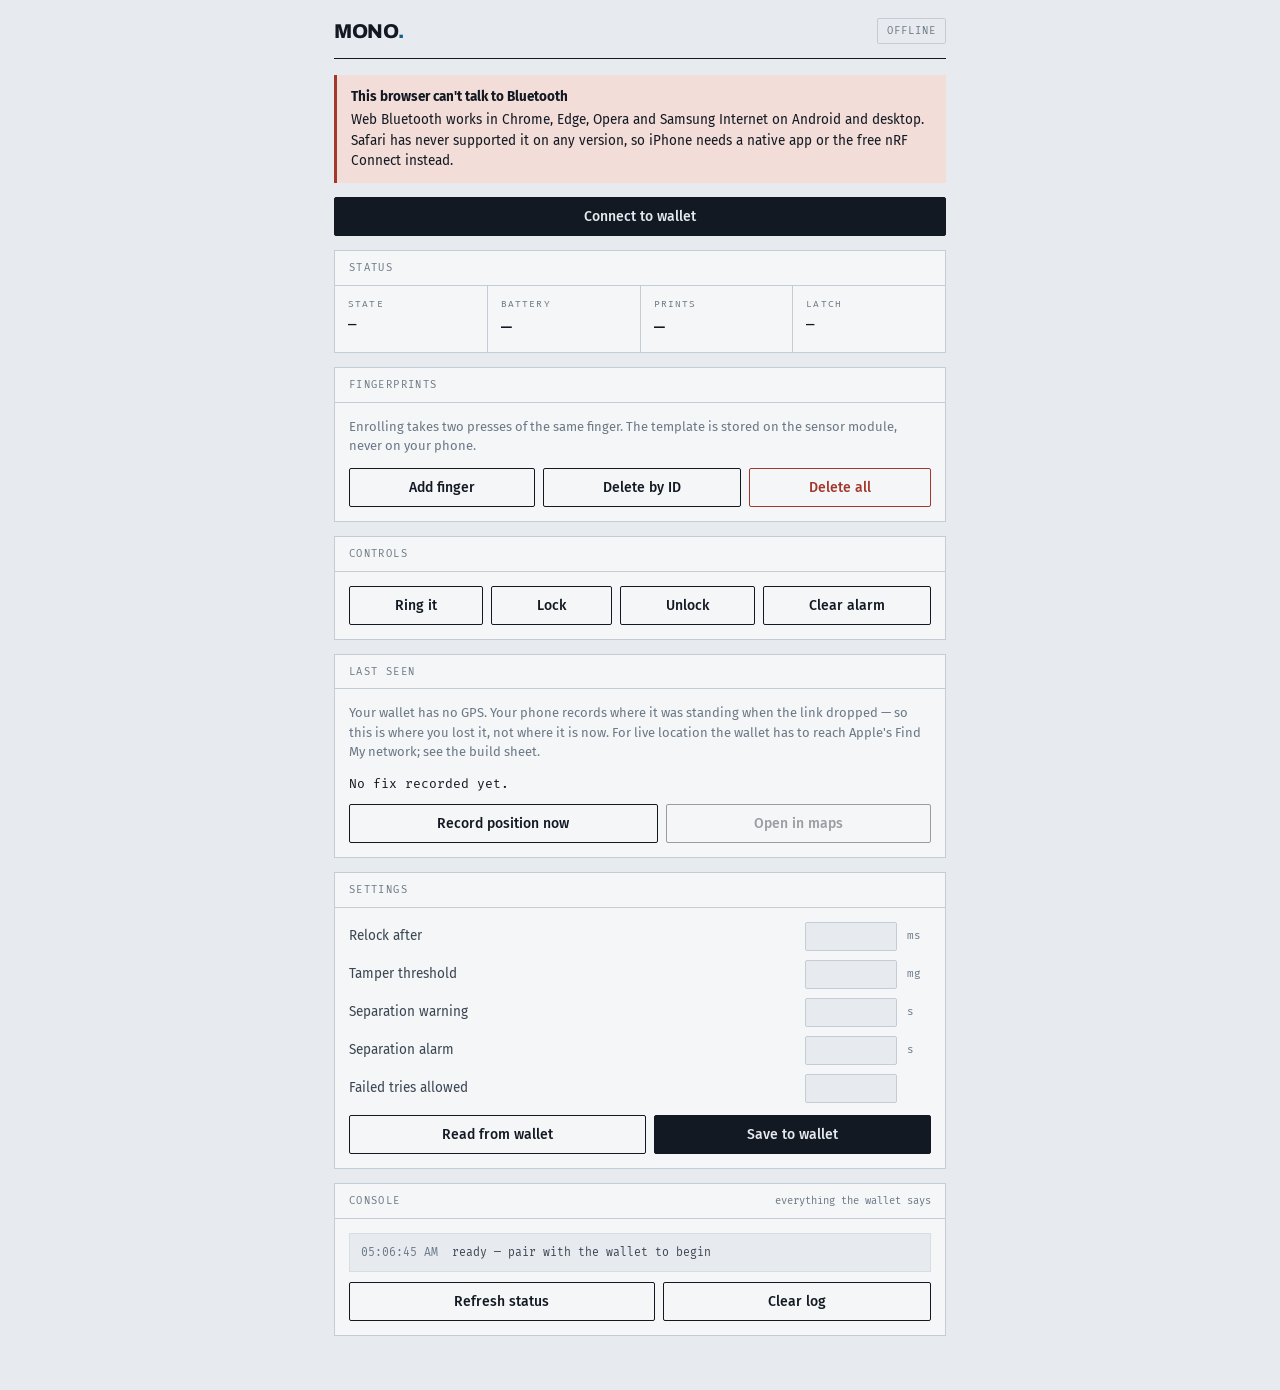
==== mono_app/index.html @ 4a0ca3fc "Baseline: firmware v2, companion app, parametric CAD" ====
<!doctype html>
<html lang="en">
<head>
<meta charset="utf-8">
<meta name="viewport" content="width=device-width,initial-scale=1,viewport-fit=cover">
<meta name="theme-color" content="#0E1216">
<title>MONO Companion</title>
<link rel="manifest" href='data:application/manifest+json,{"name":"MONO Companion","short_name":"MONO","display":"standalone","background_color":"%230E1216","theme_color":"%230E1216","icons":[]}'>
<link rel="preconnect" href="https://fonts.googleapis.com">
<link rel="preconnect" href="https://fonts.gstatic.com" crossorigin>
<link rel="stylesheet" href="https://fonts.googleapis.com/css2?family=Archivo:wght@600;700;800&family=Fira+Sans:wght@400;500;600&family=Fira+Mono:wght@400;500;700&display=swap">
<style>
:root{
  --paper:#E7EBEF;--surface:#F4F6F8;--surface-2:#DDE3E8;
  --ink:#131922;--ink-2:#3B4652;--muted:#6B7885;
  --rule:#C4CDD5;--rule-soft:#D6DDE3;
  --accent:#15618C;--accent-soft:#DCE9F1;
  --crit:#A3372B;--crit-soft:#F2DDD9;
  --warn:#8A6318;--warn-soft:#F0E6D2;
  --good:#2A6B50;--good-soft:#D9E9E1;
}
@media(prefers-color-scheme:dark){:root:not([data-theme="light"]){
  --paper:#0E1216;--surface:#161B21;--surface-2:#1E252C;
  --ink:#E2E8ED;--ink-2:#B4BEC8;--muted:#828F9C;
  --rule:#28313A;--rule-soft:#1F262D;
  --accent:#57A8DA;--accent-soft:#14293A;
  --crit:#E08272;--crit-soft:#33201C;
  --warn:#D8AB55;--warn-soft:#2E2517;
  --good:#67C39A;--good-soft:#162C23;
}}
:root[data-theme="dark"]{
  --paper:#0E1216;--surface:#161B21;--surface-2:#1E252C;
  --ink:#E2E8ED;--ink-2:#B4BEC8;--muted:#828F9C;
  --rule:#28313A;--rule-soft:#1F262D;
  --accent:#57A8DA;--accent-soft:#14293A;
  --crit:#E08272;--crit-soft:#33201C;
  --warn:#D8AB55;--warn-soft:#2E2517;
  --good:#67C39A;--good-soft:#162C23;
}
*{box-sizing:border-box}
html,body{margin:0}
body{
  background:var(--paper);color:var(--ink);
  font-family:"Fira Sans",system-ui,sans-serif;font-size:15px;line-height:1.5;
  -webkit-font-smoothing:antialiased;padding-bottom:env(safe-area-inset-bottom);
}
.wrap{max-width:640px;margin:0 auto;padding:0 14px 40px}

header{
  display:flex;align-items:center;gap:10px;padding:16px 0 12px;
  border-bottom:1.5px solid var(--ink);margin-bottom:16px;
  position:sticky;top:0;background:var(--paper);z-index:10;
}
.brand{font-family:"Archivo",sans-serif;font-weight:800;font-size:20px;letter-spacing:-.02em}
.brand span{color:var(--accent)}
.state-pill{
  margin-left:auto;font-family:"Fira Mono",monospace;font-size:10.5px;
  letter-spacing:.1em;text-transform:uppercase;padding:4px 9px;border-radius:2px;
  border:1px solid var(--rule);color:var(--muted);white-space:nowrap;
}
.state-pill.on{background:var(--good-soft);border-color:var(--good);color:var(--good)}
.state-pill.busy{background:var(--warn-soft);border-color:var(--warn);color:var(--warn)}
.state-pill.err{background:var(--crit-soft);border-color:var(--crit);color:var(--crit)}

.card{border:1px solid var(--rule);background:var(--surface);margin-bottom:14px}
.card-h{
  display:flex;align-items:center;gap:8px;padding:9px 14px;
  border-bottom:1px solid var(--rule);
  font-family:"Fira Mono",monospace;font-size:10.5px;letter-spacing:.13em;
  text-transform:uppercase;color:var(--muted);
}
.card-b{padding:14px}
.card-b>:last-child{margin-bottom:0}

.tiles{display:grid;grid-template-columns:repeat(auto-fit,minmax(96px,1fr));gap:1px;background:var(--rule)}
.tile{background:var(--surface);padding:11px 13px}
.tile-k{font-family:"Fira Mono",monospace;font-size:9.5px;letter-spacing:.12em;text-transform:uppercase;color:var(--muted)}
.tile-v{font-family:"Fira Mono",monospace;font-size:18px;font-weight:500;margin-top:3px;font-variant-numeric:tabular-nums}
.tile-v.sm{font-size:14px}
.tile-v.good{color:var(--good)}.tile-v.warn{color:var(--warn)}.tile-v.crit{color:var(--crit)}

button{
  font-family:"Fira Sans",sans-serif;font-size:14px;font-weight:500;
  padding:10px 14px;border:1px solid var(--ink);background:var(--surface);
  color:var(--ink);cursor:pointer;border-radius:2px;
}
button:hover:not(:disabled){background:var(--surface-2)}
button:disabled{opacity:.4;cursor:not-allowed}
button:focus-visible{outline:2px solid var(--accent);outline-offset:2px}
button.primary{background:var(--ink);color:var(--paper);border-color:var(--ink)}
button.primary:hover:not(:disabled){opacity:.86;background:var(--ink)}
button.danger{border-color:var(--crit);color:var(--crit)}
button.wide{width:100%}
.btns{display:flex;flex-wrap:wrap;gap:8px}
.btns button{flex:1 1 auto;min-width:88px}

.hint{font-size:13px;color:var(--muted);margin:0 0 12px}
.enroll-step{
  font-family:"Fira Mono",monospace;font-size:13px;padding:10px 12px;
  background:var(--accent-soft);border-left:3px solid var(--accent);margin-bottom:10px;
}
.enroll-step.done{background:var(--good-soft);border-left-color:var(--good)}
.enroll-step.fail{background:var(--crit-soft);border-left-color:var(--crit)}

.row{display:flex;align-items:center;gap:10px;margin-bottom:9px}
.row label{flex:1;font-size:13.5px;color:var(--ink-2)}
.row input{
  width:92px;font-family:"Fira Mono",monospace;font-size:13px;padding:6px 8px;
  border:1px solid var(--rule);background:var(--paper);color:var(--ink);border-radius:2px;
  text-align:right;font-variant-numeric:tabular-nums;
}
.row input:focus-visible{outline:2px solid var(--accent);outline-offset:1px}
.row .unit{font-family:"Fira Mono",monospace;font-size:11px;color:var(--muted);width:24px}

#log{
  font-family:"Fira Mono",monospace;font-size:11.5px;line-height:1.65;
  max-height:220px;overflow-y:auto;background:var(--paper);
  border:1px solid var(--rule-soft);padding:9px 11px;white-space:pre-wrap;word-break:break-word;
}
#log .t{color:var(--muted)}
#log .rx{color:var(--ink-2)}
#log .tx{color:var(--accent)}
#log .ev{color:var(--warn)}
#log .er{color:var(--crit)}

.banner{padding:12px 14px;border-left:3px solid var(--crit);background:var(--crit-soft);margin-bottom:14px;font-size:13.5px}
.banner.info{border-left-color:var(--accent);background:var(--accent-soft)}
.banner strong{display:block;margin-bottom:3px}
.banner code{font-family:"Fira Mono",monospace;font-size:12px}
a{color:var(--accent)}
.fix{font-family:"Fira Mono",monospace;font-size:13px;font-variant-numeric:tabular-nums}
.muted{color:var(--muted)}
@media(prefers-reduced-motion:reduce){*{animation:none!important;transition:none!important}}
</style>
</head>
<body>
<div class="wrap">

<header>
  <div class="brand">MONO<span>.</span></div>
  <div class="state-pill" id="pill">Offline</div>
</header>

<div class="banner" id="unsupported" hidden>
  <strong>This browser can't talk to Bluetooth</strong>
  Web Bluetooth works in Chrome, Edge, Opera and Samsung Internet on Android
  and desktop. Safari has never supported it on any version, so iPhone needs
  a native app or the free nRF Connect instead.
</div>

<div class="banner info" id="insecure" hidden>
  <strong>Needs HTTPS</strong>
  Web Bluetooth only runs on a secure origin. Host this file on GitHub Pages
  (free, gives you HTTPS) or open it from <code>localhost</code>.
</div>

<button class="primary wide" id="connect" style="margin-bottom:14px">Connect to wallet</button>

<div class="card">
  <div class="card-h">Status</div>
  <div class="tiles">
    <div class="tile"><div class="tile-k">State</div><div class="tile-v sm" id="t-state">&mdash;</div></div>
    <div class="tile"><div class="tile-k">Battery</div><div class="tile-v" id="t-batt">&mdash;</div></div>
    <div class="tile"><div class="tile-k">Prints</div><div class="tile-v" id="t-prints">&mdash;</div></div>
    <div class="tile"><div class="tile-k">Latch</div><div class="tile-v sm" id="t-latch">&mdash;</div></div>
  </div>
</div>

<div class="card">
  <div class="card-h">Fingerprints</div>
  <div class="card-b">
    <div class="enroll-step" id="enroll-step" hidden></div>
    <p class="hint">Enrolling takes two presses of the same finger. The template is stored on the sensor module, never on your phone.</p>
    <div class="btns">
      <button id="b-enroll">Add finger</button>
      <button id="b-cancel" hidden>Cancel</button>
      <button id="b-delete">Delete by ID</button>
      <button class="danger" id="b-deleteall">Delete all</button>
    </div>
  </div>
</div>

<div class="card">
  <div class="card-h">Controls</div>
  <div class="card-b">
    <div class="btns">
      <button id="b-ring">Ring it</button>
      <button id="b-lock">Lock</button>
      <button id="b-unlock">Unlock</button>
      <button id="b-clear">Clear alarm</button>
    </div>
  </div>
</div>

<div class="card">
  <div class="card-h">Last seen</div>
  <div class="card-b">
    <p class="hint">Your wallet has no GPS. Your phone records where it was standing when the link dropped &mdash; so this is where you lost it, not where it is now. For live location the wallet has to reach Apple's Find My network; see the build sheet.</p>
    <div class="fix" id="lastfix">No fix recorded yet.</div>
    <div class="btns" style="margin-top:11px">
      <button id="b-fix">Record position now</button>
      <button id="b-map" disabled>Open in maps</button>
    </div>
  </div>
</div>

<div class="card">
  <div class="card-h">Settings</div>
  <div class="card-b">
    <div class="row"><label for="s-relock">Relock after</label>
      <input id="s-relock" type="number" min="1000" max="60000" step="500"><span class="unit">ms</span></div>
    <div class="row"><label for="s-tamper">Tamper threshold</label>
      <input id="s-tamper" type="number" min="500" max="8000" step="100"><span class="unit">mg</span></div>
    <div class="row"><label for="s-sepwarn">Separation warning</label>
      <input id="s-sepwarn" type="number" min="5" max="3600" step="5"><span class="unit">s</span></div>
    <div class="row"><label for="s-sepalert">Separation alarm</label>
      <input id="s-sepalert" type="number" min="10" max="7200" step="5"><span class="unit">s</span></div>
    <div class="row"><label for="s-maxfails">Failed tries allowed</label>
      <input id="s-maxfails" type="number" min="1" max="20" step="1"><span class="unit"></span></div>
    <div class="btns" style="margin-top:12px">
      <button id="b-read">Read from wallet</button>
      <button class="primary" id="b-save">Save to wallet</button>
    </div>
  </div>
</div>

<div class="card">
  <div class="card-h">Console <span style="margin-left:auto;text-transform:none;letter-spacing:0" class="muted">everything the wallet says</span></div>
  <div class="card-b">
    <div id="log"></div>
    <div class="btns" style="margin-top:10px">
      <button id="b-status">Refresh status</button>
      <button id="b-clearlog">Clear log</button>
    </div>
  </div>
</div>

</div>

<script>
"use strict";
// Nordic UART Service - what the firmware's BLEUart exposes.
const NUS  = "6e400001-b5a3-f393-e0a9-e50e24dcca9e";
const RX   = "6e400002-b5a3-f393-e0a9-e50e24dcca9e"; // phone -> wallet
const TX   = "6e400003-b5a3-f393-e0a9-e50e24dcca9e"; // wallet -> phone

const STATE_NAMES = ["Asleep","Scanning","Unlocked","Rejected","Locked out","LOCKDOWN"];

let device=null, rxChar=null, rxBuf="";
const $ = id => document.getElementById(id);

/* Storage is wrapped because it throws in some embedded/preview contexts and
   comes back empty in private windows. The app must work either way. */
const mem = {};
const store = {
  get(k){ try { return localStorage.getItem(k); } catch(e){ return mem[k] ?? null; } },
  set(k,v){ try { localStorage.setItem(k,v); } catch(e){ mem[k]=v; } }
};

// ------------------------------------------------------------------ log --
function log(msg, cls){
  const el = $("log");
  const t = new Date().toLocaleTimeString([], {hour:"2-digit",minute:"2-digit",second:"2-digit"});
  const line = document.createElement("div");
  const ts = document.createElement("span"); ts.className="t"; ts.textContent = t+"  ";
  const bd = document.createElement("span"); bd.className=cls||"rx"; bd.textContent = msg;
  line.append(ts,bd); el.append(line);
  while (el.childElementCount > 300) el.firstChild.remove();
  el.scrollTop = el.scrollHeight;
}

function pill(text, cls){ const p=$("pill"); p.textContent=text; p.className="state-pill"+(cls?" "+cls:""); }

// ------------------------------------------------------------ transport --
async function connect(){
  if (!navigator.bluetooth){ $("unsupported").hidden=false; return; }
  try{
    pill("Pairing…","busy");
    device = await navigator.bluetooth.requestDevice({
      filters:[{namePrefix:"MONO"}], optionalServices:[NUS]
    });
    device.addEventListener("gattserverdisconnected", onDisconnected);
    const server = await device.gatt.connect();
    const svc    = await server.getPrimaryService(NUS);
    rxChar       = await svc.getCharacteristic(RX);
    const txChar = await svc.getCharacteristic(TX);
    await txChar.startNotifications();
    txChar.addEventListener("characteristicvaluechanged", onNotify);

    pill("Connected","on");
    $("connect").textContent = "Disconnect";
    log("connected to "+(device.name||"MONO"), "ev");
    recordFix(true);
    send("STATUS"); send("GET");
  }catch(err){
    pill("Offline");
    log("connect failed: "+err.message, "er");
  }
}

function onDisconnected(){
  pill("Offline");
  $("connect").textContent = "Connect to wallet";
  rxChar = null;
  log("link lost", "er");
  // The moment the link drops is the only moment we can honestly claim to
  // know where the wallet was, so grab a fix right now.
  recordFix(false);
}

function disconnect(){ if (device && device.gatt.connected) device.gatt.disconnect(); }

function onNotify(e){
  rxBuf += new TextDecoder().decode(e.target.value);
  let i;
  while ((i = rxBuf.indexOf("\n")) >= 0){
    const line = rxBuf.slice(0,i).trim();
    rxBuf = rxBuf.slice(i+1);
    if (line) handleLine(line);
  }
}

async function send(cmd){
  if (!rxChar){ log("not connected", "er"); return; }
  log("> "+cmd, "tx");
  await rxChar.writeValue(new TextEncoder().encode(cmd+"\n"));
}

// -------------------------------------------------------------- parsing --
function kv(line){
  const o = {};
  line.split(/\s+/).slice(1).forEach(p => { const [k,v]=p.split("="); if(k&&v!==undefined) o[k]=v; });
  return o;
}

function handleLine(line){
  const head = line.split(" ")[0];
  log(line, head==="EVT" ? "ev" : (head==="ERR" ? "er" : "rx"));

  if (head === "STATUS"){
    const s = kv(line);
    const st = parseInt(s.state,10);
    $("t-state").textContent = STATE_NAMES[st] ?? s.state;
    $("t-prints").textContent = s.templates ?? "—";
    const v = parseFloat(s.vbat);
    const bt = $("t-batt");
    bt.textContent = isNaN(v) ? "—" : v.toFixed(2)+"V";
    bt.className = "tile-v " + (v>3.8?"good":v>3.5?"warn":"crit");
    const lt = $("t-latch");
    lt.textContent = st===2 ? "Open" : (st===5 ? "LOCKDOWN" : "Locked");
    lt.className = "tile-v sm " + (st===5?"crit":st===2?"warn":"good");
  }
  else if (head === "GET"){
    const s = kv(line);
    if(s.relock)   $("s-relock").value   = s.relock;
    if(s.tamper)   $("s-tamper").value   = s.tamper;
    if(s.sepwarn)  $("s-sepwarn").value  = s.sepwarn;
    if(s.sepalert) $("s-sepalert").value = s.sepalert;
    if(s.maxfails) $("s-maxfails").value = s.maxfails;
  }
  else if (head === "ENROLL"){
    const w = line.split(" ")[1];
    const box = $("enroll-step");
    box.hidden = false;
    box.className = "enroll-step";
    const busy = ["start","place","lift","again"].includes(w);
    $("b-cancel").hidden = !busy;
    $("b-enroll").disabled = busy;
    if (w==="place")      box.textContent = "Rest your finger on the sensor…";
    else if (w==="lift")  box.textContent = "Good. Now lift your finger.";
    else if (w==="again") box.textContent = "Place the same finger again…";
    else if (w==="ok"){   box.textContent = "Enrolled as ID "+(kv(line).id??"?"); box.className="enroll-step done"; send("STATUS"); }
    else if (w==="fail"){ box.textContent = "Failed: "+(line.split(" ")[2]||"unknown"); box.className="enroll-step fail"; }
    else if (w==="busy")  box.textContent = "Already enrolling.";
    else if (w==="start") box.textContent = "Starting…";
  }
  else if (head === "EVT"){
    const w = line.split(" ")[1];
    if (w==="tamper" || w==="separation") recordFix(false);
    if (w==="unlocked"||w==="relocked"||w==="lockout"||w==="tamper") send("STATUS");
  }
  else if (["DELETE","DELETEALL"].includes(head)) send("STATUS");
}

// ------------------------------------------------------------- location --
function showFix(){
  const raw = store.get("mono.lastfix");
  if (!raw){ $("lastfix").textContent = "No fix recorded yet."; return; }
  let f; try { f = JSON.parse(raw); } catch(e){ return; }
  const when = new Date(f.ts);
  const mins = Math.round((Date.now()-f.ts)/60000);
  const ago = mins<1 ? "just now" : mins<60 ? mins+" min ago" : Math.round(mins/60)+" h ago";
  $("lastfix").innerHTML =
    `<div>${f.lat.toFixed(5)}, ${f.lon.toFixed(5)}</div>` +
    `<div class="muted" style="font-size:12px;margin-top:3px">` +
    `&plusmn;${Math.round(f.acc)} m &middot; ${when.toLocaleString()} &middot; ${ago}` +
    `${f.linked ? " &middot; on connect" : " &middot; when link dropped"}</div>`;
  $("b-map").disabled = false;
  $("b-map").onclick = () =>
    window.open(`https://www.openstreetmap.org/?mlat=${f.lat}&mlon=${f.lon}#map=18/${f.lat}/${f.lon}`,"_blank","noopener");
}

function recordFix(linked){
  if (!navigator.geolocation) return;
  navigator.geolocation.getCurrentPosition(
    p => {
      store.set("mono.lastfix", JSON.stringify({
        lat:p.coords.latitude, lon:p.coords.longitude,
        acc:p.coords.accuracy, ts:Date.now(), linked:!!linked
      }));
      showFix();
      log("position recorded", "ev");
    },
    e => log("location unavailable: "+e.message, "er"),
    {enableHighAccuracy:true, timeout:10000, maximumAge:30000}
  );
}

// --------------------------------------------------------------- wiring --
$("connect").onclick = () => (device && device.gatt.connected) ? disconnect() : connect();
$("b-enroll").onclick    = () => send("ENROLL");
$("b-cancel").onclick    = () => { send("CANCEL"); $("enroll-step").hidden=true; $("b-enroll").disabled=false; $("b-cancel").hidden=true; };
$("b-deleteall").onclick = () => { if (confirm("Delete every enrolled fingerprint?")) send("DELETEALL"); };
$("b-delete").onclick    = () => { const id = prompt("Delete which fingerprint ID?"); if (id) send("DELETE "+parseInt(id,10)); };
$("b-ring").onclick   = () => send("RING");
$("b-lock").onclick   = () => send("LOCK");
$("b-unlock").onclick = () => send("UNLOCK");
$("b-clear").onclick  = () => send("CLEAR");
$("b-status").onclick = () => send("STATUS");
$("b-read").onclick   = () => send("GET");
$("b-fix").onclick    = () => recordFix(true);
$("b-clearlog").onclick = () => { $("log").textContent = ""; };
$("b-save").onclick = async () => {
  const map = {relock:"s-relock", tamper:"s-tamper", sepwarn:"s-sepwarn",
               sepalert:"s-sepalert", maxfails:"s-maxfails"};
  for (const [key,id] of Object.entries(map)){
    const v = $(id).value;
    if (v !== "") { await send(`SET ${key} ${v}`); await new Promise(r=>setTimeout(r,90)); }
  }
  send("GET");
};

if (!navigator.bluetooth) $("unsupported").hidden = false;
if (!window.isSecureContext) $("insecure").hidden = false;
showFix();
log("ready — pair with the wallet to begin");
</script>
</body>
</html>
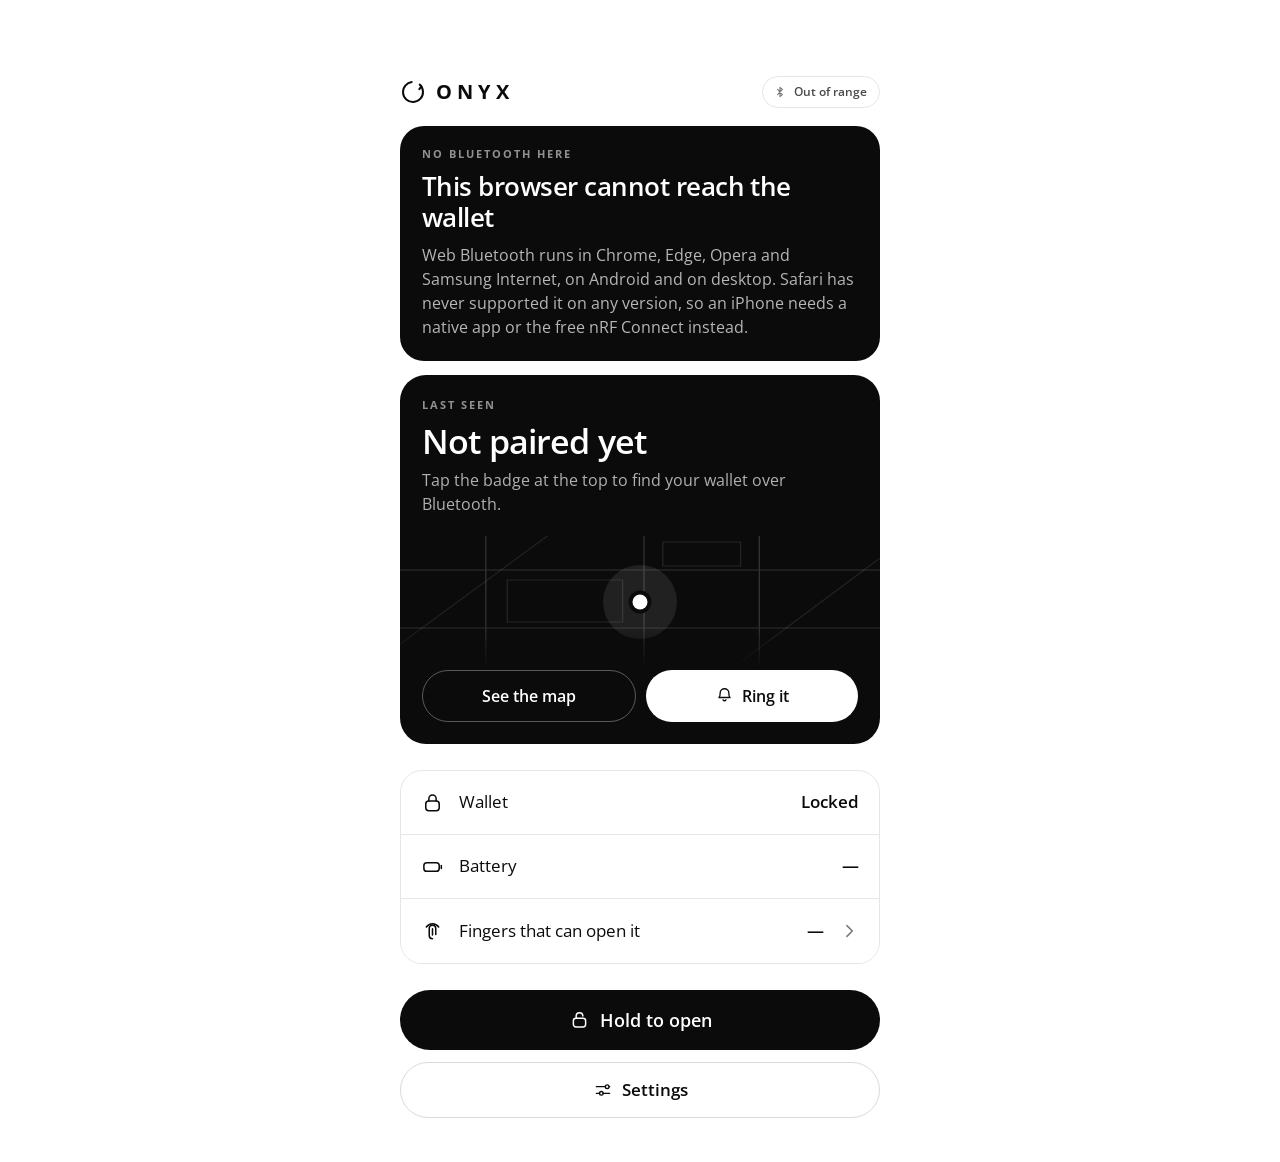
==== commit a874c9a7: "app: rebuild the companion as the ONYX phone UI Replaces the bench-tool UI with the ONYX design, scr" ====
--- a/mono_app/index.html
+++ b/mono_app/index.html
@@ -3,281 +3,776 @@
 <head>
 <meta charset="utf-8">
 <meta name="viewport" content="width=device-width,initial-scale=1,viewport-fit=cover">
-<meta name="theme-color" content="#0E1216">
-<title>MONO Companion</title>
-<link rel="manifest" href='data:application/manifest+json,{"name":"MONO Companion","short_name":"MONO","display":"standalone","background_color":"%230E1216","theme_color":"%230E1216","icons":[]}'>
+<meta name="theme-color" content="#0B0B0B">
+<title>ONYX</title>
+<link rel="manifest" href='data:application/manifest+json,{"name":"ONYX","short_name":"ONYX","display":"standalone","background_color":"%230B0B0B","theme_color":"%230B0B0B","icons":[]}'>
 <link rel="preconnect" href="https://fonts.googleapis.com">
 <link rel="preconnect" href="https://fonts.gstatic.com" crossorigin>
-<link rel="stylesheet" href="https://fonts.googleapis.com/css2?family=Archivo:wght@600;700;800&family=Fira+Sans:wght@400;500;600&family=Fira+Mono:wght@400;500;700&display=swap">
+<link rel="stylesheet" href="https://fonts.googleapis.com/css2?family=Open+Sans:wght@400;600;700&display=swap">
 <style>
+/* ===================================================================
+   ONYX - the nine colours the design uses, and nothing else.
+   =================================================================== */
 :root{
-  --paper:#E7EBEF;--surface:#F4F6F8;--surface-2:#DDE3E8;
-  --ink:#131922;--ink-2:#3B4652;--muted:#6B7885;
-  --rule:#C4CDD5;--rule-soft:#D6DDE3;
-  --accent:#15618C;--accent-soft:#DCE9F1;
-  --crit:#A3372B;--crit-soft:#F2DDD9;
-  --warn:#8A6318;--warn-soft:#F0E6D2;
-  --good:#2A6B50;--good-soft:#D9E9E1;
-}
-@media(prefers-color-scheme:dark){:root:not([data-theme="light"]){
-  --paper:#0E1216;--surface:#161B21;--surface-2:#1E252C;
-  --ink:#E2E8ED;--ink-2:#B4BEC8;--muted:#828F9C;
-  --rule:#28313A;--rule-soft:#1F262D;
-  --accent:#57A8DA;--accent-soft:#14293A;
-  --crit:#E08272;--crit-soft:#33201C;
-  --warn:#D8AB55;--warn-soft:#2E2517;
-  --good:#67C39A;--good-soft:#162C23;
-}}
-:root[data-theme="dark"]{
-  --paper:#0E1216;--surface:#161B21;--surface-2:#1E252C;
-  --ink:#E2E8ED;--ink-2:#B4BEC8;--muted:#828F9C;
-  --rule:#28313A;--rule-soft:#1F262D;
-  --accent:#57A8DA;--accent-soft:#14293A;
-  --crit:#E08272;--crit-soft:#33201C;
-  --warn:#D8AB55;--warn-soft:#2E2517;
-  --good:#67C39A;--good-soft:#162C23;
-}
+  --ink:#0B0B0B;    /* every black: text, dark cards, filled controls */
+  --paper:#fff;
+  --rule:#E6E6E6;   /* card borders and row separators */
+  --wash:#F5F5F5;   /* hover, and the selected row in a choice list */
+  --body:#4A4A4A;   /* paragraph text */
+  --meta:#6B6B6B;   /* the small second line under a title */
+  --chev:#7A7A7A;   /* chevrons and muted glyphs */
+  --edge:#DADADA;   /* border of a light pill button */
+  --ring:#D2D2D2;   /* the unpicked radio ring */
+  --ease:cubic-bezier(.22,1,.36,1);
+
+  /* The design sits in a 402x874 phone mock whose 62px top padding clears a
+     drawn status bar. Running for real there is a real status bar instead, so
+     take whichever is larger: the design's figure, or the notch plus a gap. */
+  --pad-top:max(62px, calc(env(safe-area-inset-top, 0px) + 14px));
+  --pad-bot:max(44px, calc(env(safe-area-inset-bottom, 0px) + 24px));
+}
+
 *{box-sizing:border-box}
 html,body{margin:0}
 body{
   background:var(--paper);color:var(--ink);
-  font-family:"Fira Sans",system-ui,sans-serif;font-size:15px;line-height:1.5;
-  -webkit-font-smoothing:antialiased;padding-bottom:env(safe-area-inset-bottom);
-}
-.wrap{max-width:640px;margin:0 auto;padding:0 14px 40px}
-
-header{
-  display:flex;align-items:center;gap:10px;padding:16px 0 12px;
-  border-bottom:1.5px solid var(--ink);margin-bottom:16px;
-  position:sticky;top:0;background:var(--paper);z-index:10;
-}
-.brand{font-family:"Archivo",sans-serif;font-weight:800;font-size:20px;letter-spacing:-.02em}
-.brand span{color:var(--accent)}
-.state-pill{
-  margin-left:auto;font-family:"Fira Mono",monospace;font-size:10.5px;
-  letter-spacing:.1em;text-transform:uppercase;padding:4px 9px;border-radius:2px;
-  border:1px solid var(--rule);color:var(--muted);white-space:nowrap;
-}
-.state-pill.on{background:var(--good-soft);border-color:var(--good);color:var(--good)}
-.state-pill.busy{background:var(--warn-soft);border-color:var(--warn);color:var(--warn)}
-.state-pill.err{background:var(--crit-soft);border-color:var(--crit);color:var(--crit)}
-
-.card{border:1px solid var(--rule);background:var(--surface);margin-bottom:14px}
-.card-h{
-  display:flex;align-items:center;gap:8px;padding:9px 14px;
-  border-bottom:1px solid var(--rule);
-  font-family:"Fira Mono",monospace;font-size:10.5px;letter-spacing:.13em;
-  text-transform:uppercase;color:var(--muted);
-}
-.card-b{padding:14px}
-.card-b>:last-child{margin-bottom:0}
-
-.tiles{display:grid;grid-template-columns:repeat(auto-fit,minmax(96px,1fr));gap:1px;background:var(--rule)}
-.tile{background:var(--surface);padding:11px 13px}
-.tile-k{font-family:"Fira Mono",monospace;font-size:9.5px;letter-spacing:.12em;text-transform:uppercase;color:var(--muted)}
-.tile-v{font-family:"Fira Mono",monospace;font-size:18px;font-weight:500;margin-top:3px;font-variant-numeric:tabular-nums}
-.tile-v.sm{font-size:14px}
-.tile-v.good{color:var(--good)}.tile-v.warn{color:var(--warn)}.tile-v.crit{color:var(--crit)}
-
-button{
-  font-family:"Fira Sans",sans-serif;font-size:14px;font-weight:500;
-  padding:10px 14px;border:1px solid var(--ink);background:var(--surface);
-  color:var(--ink);cursor:pointer;border-radius:2px;
-}
-button:hover:not(:disabled){background:var(--surface-2)}
-button:disabled{opacity:.4;cursor:not-allowed}
-button:focus-visible{outline:2px solid var(--accent);outline-offset:2px}
-button.primary{background:var(--ink);color:var(--paper);border-color:var(--ink)}
-button.primary:hover:not(:disabled){opacity:.86;background:var(--ink)}
-button.danger{border-color:var(--crit);color:var(--crit)}
-button.wide{width:100%}
-.btns{display:flex;flex-wrap:wrap;gap:8px}
-.btns button{flex:1 1 auto;min-width:88px}
-
-.hint{font-size:13px;color:var(--muted);margin:0 0 12px}
-.enroll-step{
-  font-family:"Fira Mono",monospace;font-size:13px;padding:10px 12px;
-  background:var(--accent-soft);border-left:3px solid var(--accent);margin-bottom:10px;
-}
-.enroll-step.done{background:var(--good-soft);border-left-color:var(--good)}
-.enroll-step.fail{background:var(--crit-soft);border-left-color:var(--crit)}
-
-.row{display:flex;align-items:center;gap:10px;margin-bottom:9px}
-.row label{flex:1;font-size:13.5px;color:var(--ink-2)}
-.row input{
-  width:92px;font-family:"Fira Mono",monospace;font-size:13px;padding:6px 8px;
-  border:1px solid var(--rule);background:var(--paper);color:var(--ink);border-radius:2px;
-  text-align:right;font-variant-numeric:tabular-nums;
-}
-.row input:focus-visible{outline:2px solid var(--accent);outline-offset:1px}
-.row .unit{font-family:"Fira Mono",monospace;font-size:11px;color:var(--muted);width:24px}
-
+  font-family:"Open Sans",system-ui,sans-serif;
+  -webkit-font-smoothing:antialiased;
+}
+a{color:var(--ink)}
+a:hover{color:var(--body)}
+button{font-family:"Open Sans",system-ui,sans-serif}
+
+@keyframes ox-rise{from{opacity:0;transform:translateY(12px)}to{opacity:1;transform:none}}
+@keyframes ox-fade{from{opacity:0}to{opacity:1}}
+@keyframes ox-veil{from{opacity:1}to{opacity:0;visibility:hidden}}
+@keyframes ox-draw{from{stroke-dashoffset:126}to{stroke-dashoffset:0}}
+@keyframes ox-bolt{0%{transform:translateX(-7px);opacity:0}60%{opacity:1}100%{transform:none;opacity:1}}
+@keyframes ox-track{from{opacity:0;letter-spacing:.62em}to{opacity:1;letter-spacing:.26em}}
+@keyframes ox-sheen{from{opacity:0;transform:scale(.6)}45%{opacity:.5}to{opacity:0;transform:scale(1.9)}}
+@keyframes ox-beat{0%,100%{transform:scale(1)}50%{transform:scale(1.09)}}
+@media (prefers-reduced-motion:reduce){
+  *{animation-duration:.01ms !important;animation-iteration-count:1 !important;transition-duration:.01ms !important}
+}
+
+/* ------------------------------------------------------------- shell -- */
+#app{
+  position:relative;max-width:520px;margin:0 auto;
+  min-height:100vh;min-height:100dvh;background:var(--paper);
+}
+.screen{display:none;padding:var(--pad-top) 0 var(--pad-bot)}
+.screen.on{display:block}
+/* Enrolment is the one full-height, centred screen. */
+.screen.tall{min-height:100vh;min-height:100dvh;flex-direction:column;padding:var(--pad-top) 20px var(--pad-bot)}
+.screen.tall.on{display:flex}
+
+/* -------------------------------------------------------- typography -- */
+.t-hero-label{font:700 11px/1 "Open Sans",sans-serif;letter-spacing:.18em;color:rgba(255,255,255,.55)}
+.t-hero-title{font:600 34px/1.15 "Open Sans",sans-serif;letter-spacing:-.025em;margin-top:12px}
+.t-hero-sub{font:400 16px/1.45 "Open Sans",sans-serif;color:rgba(255,255,255,.68);margin-top:8px}
+.t-page{font:600 30px/1.2 "Open Sans",sans-serif;letter-spacing:-.025em}
+.t-lede{font:400 17px/1.55 "Open Sans",sans-serif;color:var(--body);margin:12px 0 0}
+.t-group{font:700 11px/1 "Open Sans",sans-serif;letter-spacing:.16em;color:var(--meta);margin:30px 0 12px}
+.t-crumb{font:600 19px/1 "Open Sans",sans-serif}
+.t-row{font:400 17px/1.3 "Open Sans",sans-serif}
+.t-rowval{font:600 17px/1.3 "Open Sans",sans-serif}
+.t-rowval.num{font-variant-numeric:tabular-nums}
+.t-detail{font:600 16px/1.3 "Open Sans",sans-serif}
+.t-detail.num{font-variant-numeric:tabular-nums}
+.t-dim{color:var(--body);flex:none;white-space:nowrap}
+.t-foot{font:400 15px/1.5 "Open Sans",sans-serif;color:var(--meta);margin:18px 2px 0}
+
+/* ------------------------------------------------------------ topbar -- */
+.topbar{display:flex;align-items:center;padding:14px 20px 18px;animation:ox-rise .5s var(--ease) both}
+.brandwrap{display:flex;align-items:center;gap:10px;background:none;border:0;padding:0;cursor:pointer;
+  -webkit-user-select:none;user-select:none;-webkit-touch-callout:none}
+.brand{font:700 20px/1 "Open Sans",sans-serif;letter-spacing:.26em;color:var(--ink)}
+.linkpill{
+  margin-left:auto;display:flex;align-items:center;gap:7px;height:32px;
+  padding:0 12px 0 10px;border:1px solid var(--rule);border-radius:999px;
+  white-space:nowrap;flex:none;background:var(--paper);cursor:pointer;
+  transition:transform .13s var(--ease),background .16s ease;
+}
+.linkpill:hover{background:var(--wash)}
+.linkpill:active{transform:scale(.975)}
+.linkpill span{font:600 12px/1 "Open Sans",sans-serif;color:var(--body)}
+
+/* -------------------------------------------------------- dark cards -- */
+.darkcard{margin:0 20px 14px;padding:22px;background:var(--ink);border-radius:24px;color:#fff;
+  animation:ox-rise .5s var(--ease) both}
+.darkcard-title{font:600 26px/1.2 "Open Sans",sans-serif;letter-spacing:-.02em;margin-top:12px}
+.darkcard p{font:400 16px/1.5 "Open Sans",sans-serif;color:rgba(255,255,255,.7);margin:10px 0 18px}
+.hero{margin:0 20px;padding:24px 22px 22px;background:var(--ink);border-radius:26px;color:#fff;
+  animation:ox-rise .55s var(--ease) .05s both}
+.hero-map{position:relative;height:132px;margin:20px -22px 0;overflow:hidden}
+.hero-halo{position:absolute;left:50%;top:66px;transform:translate(-50%,-50%);
+  width:74px;height:74px;border-radius:999px;background:rgba(255,255,255,.09)}
+.hero-dot{position:absolute;left:50%;top:66px;transform:translate(-50%,-50%);
+  width:15px;height:15px;border-radius:999px;background:#fff;box-shadow:0 0 0 4px var(--ink)}
+.hero-fade{position:absolute;inset:auto 0 0 0;height:44px;background:linear-gradient(#0B0B0B00,#0B0B0B)}
+.hero-btns{display:flex;gap:10px;margin-top:2px}
+
+/* ------------------------------------------------------ cards & rows -- */
+.card{border:1px solid var(--rule);border-radius:22px;overflow:hidden}
+.card.tight{margin:24px 0 0}
+.row{display:flex;align-items:center;gap:15px;min-height:64px;padding:0 20px;border-bottom:1px solid var(--rule)}
+.row:last-child{border-bottom:0}
+.row.tall{min-height:68px}
+.row.detail{gap:14px;min-height:60px}
+.row .grow{flex:1}
+.row .label{flex:1;font:400 17px/1.3 "Open Sans",sans-serif}
+.row .label.dim{color:var(--body)}
+.rowbtn{
+  display:flex;align-items:center;gap:15px;width:100%;min-height:64px;padding:0 20px;
+  background:var(--paper);border:0;border-bottom:1px solid var(--rule);cursor:pointer;
+  transition:transform .13s var(--ease),background .16s ease;text-align:left;color:var(--ink);
+}
+.rowbtn:last-child{border-bottom:0}
+.rowbtn:hover{background:var(--wash)}
+.rowbtn.tall{gap:13px;min-height:68px;padding:0 18px}
+.rowbtn .label{flex:1;font:400 17px/1.3 "Open Sans",sans-serif}
+.rowbtn .label.strong{font-weight:600}
+
+/* ----------------------------------------------------------- buttons -- */
+.btn{cursor:pointer;transition:transform .13s var(--ease),background .16s ease;
+  display:flex;align-items:center;justify-content:center}
+.btn:disabled{cursor:default}
+.btn-dark{min-height:60px;border-radius:999px;border:0;background:var(--ink);color:#fff;
+  font:600 18px/1 "Open Sans",sans-serif;gap:10px}
+.btn-dark:active:not(:disabled){transform:scale(.975)}
+.btn-light{min-height:56px;border-radius:999px;border:1px solid var(--edge);background:var(--paper);
+  color:var(--ink);font:600 17px/1 "Open Sans",sans-serif;gap:9px}
+.btn-light:hover:not(:disabled){background:var(--wash)}
+.btn-ghost{flex:1;min-height:52px;border-radius:999px;border:1px solid rgba(255,255,255,.32);
+  background:transparent;color:#fff;font:600 16px/1 "Open Sans",sans-serif}
+.btn-ghost:hover{background:rgba(255,255,255,.1)}
+.btn-onlight{flex:1;min-height:52px;border-radius:999px;border:0;background:#fff;color:var(--ink);
+  font:600 16px/1 "Open Sans",sans-serif;gap:8px}
+.btn-wide-light{width:100%;min-height:56px;border-radius:999px;border:0;background:#fff;color:var(--ink);
+  font:600 17px/1 "Open Sans",sans-serif}
+.btn-back{width:48px;height:48px;border:0;background:transparent;border-radius:999px;flex:none}
+.btn-back:hover{background:var(--wash)}
+.btn-remove{min-height:48px;padding:0 16px;border:1px solid var(--edge);border-radius:999px;
+  background:var(--paper);color:var(--ink);font:600 14px/1 "Open Sans",sans-serif;flex:none}
+.btn-remove:hover{background:var(--wash)}
+.btn-quiet{width:100%;min-height:48px;margin-top:26px;border:0;background:transparent;color:var(--meta);
+  font:400 15px/1 "Open Sans",sans-serif;text-decoration:underline;text-underline-offset:3px}
+.btn-quiet:hover{color:var(--ink)}
+.btn-alt{min-height:52px;border-radius:999px;border:0;background:transparent;color:var(--body);
+  font:600 16px/1 "Open Sans",sans-serif}
+.btn-alt:hover{background:var(--wash)}
+.stack{display:flex;flex-direction:column;gap:12px}
+.crumb{display:flex;align-items:center;gap:6px;padding:10px 12px 12px}
+
+/* ------------------------------------------------------------- pages -- */
+.page{padding:8px 20px 0;animation:ox-rise .55s var(--ease) .06s both}
+.page.find{padding:26px 20px 0;animation-delay:.1s}
+.homecard{margin:26px 20px 0;animation:ox-rise .55s var(--ease) .13s both}
+.homeactions{margin:26px 20px 0;animation:ox-rise .55s var(--ease) .21s both}
+
+/* ------------------------------------------------------------ prints -- */
+.printrow{display:flex;align-items:center;gap:15px;min-height:68px;padding:0 20px;
+  border-bottom:1px solid var(--rule)}
+.printname{background:none;border:0;padding:0;text-align:left;cursor:pointer;font:inherit;color:inherit;flex:1}
+.printname:hover .t-row{text-decoration:underline;text-underline-offset:3px}
+.printmeta{font:400 14px/1.3 "Open Sans",sans-serif;color:var(--meta);margin-top:2px}
+
+/* ------------------------------------------------------------ enroll -- */
+.dots{display:flex;align-items:center;gap:8px;height:48px}
+.dots .bar{height:4px;flex:1;border-radius:999px;background:var(--rule)}
+.dots .bar.on{background:var(--ink)}
+.enroll-mid{flex:1;display:flex;flex-direction:column;align-items:center;justify-content:center;
+  text-align:center;padding-bottom:40px;animation:ox-rise .55s var(--ease) .05s both}
+.pad{position:relative;width:196px;height:196px;display:flex;align-items:center;justify-content:center}
+.pad-edge{position:absolute;inset:0;border-radius:999px;border:1px solid var(--rule)}
+.pad-fill{position:absolute;inset:22px;border-radius:999px;background:var(--wash);transition:background .35s ease}
+.pad-fill.done{background:var(--ink)}
+.pad svg{position:relative;transition:stroke .35s ease}
+.enroll-title{font:600 28px/1.25 "Open Sans",sans-serif;letter-spacing:-.02em;margin-top:40px;max-width:300px}
+.enroll-body{font:400 17px/1.55 "Open Sans",sans-serif;color:var(--body);margin:12px 0 0;max-width:300px}
+
+/* ------------------------------------------------------------ choice -- */
+.choicebtn{
+  display:flex;align-items:center;gap:16px;width:100%;min-height:74px;padding:0 20px;
+  background:var(--paper);border:0;border-bottom:1px solid var(--rule);cursor:pointer;
+  transition:transform .13s var(--ease),background .16s ease;text-align:left;color:var(--ink);
+}
+.choicebtn:last-child{border-bottom:0}
+.choicebtn:hover{background:var(--wash)}
+.choicebtn.on{background:var(--wash)}
+.choicebtn .lab{font:600 17px/1.3 "Open Sans",sans-serif}
+.choicebtn .note{font:400 14.5px/1.35 "Open Sans",sans-serif;color:var(--meta);margin-top:3px}
+.tickring{width:26px;height:26px;border-radius:999px;border:1.5px solid var(--ring);background:transparent;
+  display:flex;align-items:center;justify-content:center;flex:none}
+.choicebtn.on .tickring{border-color:var(--ink);background:var(--ink)}
+.tickring svg{opacity:0}
+.choicebtn.on .tickring svg{opacity:1}
+
+/* ------------------------------------------------------ hold overlay -- */
+.overlay{
+  position:fixed;inset:0;z-index:80;background:var(--ink);color:#fff;display:none;
+  flex-direction:column;max-width:520px;margin:0 auto;
+  /* The design offset this sheet by 52px to leave the drawn status bar showing.
+     Running full-bleed it covers the screen instead, so the close button clears
+     the real notch rather than a fixed figure. */
+  padding:max(20px, calc(env(safe-area-inset-top, 0px) + 10px)) 24px var(--pad-bot);
+}
+.overlay.on{display:flex}
+.overlay-top{display:flex}
+.btn-close{width:48px;height:48px;margin-left:auto;border:0;background:rgba(255,255,255,.1);border-radius:999px}
+.btn-close:hover{background:rgba(255,255,255,.18)}
+.hold-mid{flex:1;display:flex;flex-direction:column;align-items:center;justify-content:center;
+  text-align:center;padding-bottom:24px}
+.holdpad{position:relative;width:236px;height:236px;display:flex;align-items:center;justify-content:center;
+  cursor:pointer;touch-action:none;-webkit-user-select:none;user-select:none}
+.holdpad svg.ring{position:absolute;transform:rotate(-90deg)}
+#holdArc{transition:stroke-dashoffset 260ms linear}
+.holdpad.holding #holdArc{transition:stroke-dashoffset 950ms linear}
+.holdcore{width:150px;height:150px;border-radius:999px;background:rgba(255,255,255,.1);
+  display:flex;align-items:center;justify-content:center;transition:background .3s ease}
+.holdcore.done{background:#fff}
+.holdcore svg{transition:stroke .3s ease}
+.hold-title{font:600 30px/1.2 "Open Sans",sans-serif;letter-spacing:-.025em;margin-top:44px}
+.hold-body{font:400 17px/1.55 "Open Sans",sans-serif;color:rgba(255,255,255,.66);margin:12px 0 0;max-width:290px}
+.btn-holdcta{min-height:56px;border-radius:999px;border:1px solid rgba(255,255,255,.28);background:transparent;
+  color:#fff;font:600 17px/1 "Open Sans",sans-serif}
+.btn-holdcta:hover{background:rgba(255,255,255,.1)}
+
+/* -------------------------------------------------------- launch veil -- */
+#veil{
+  position:fixed;inset:0;background:var(--ink);display:flex;flex-direction:column;
+  align-items:center;justify-content:center;z-index:90;
+  animation:ox-veil .65s cubic-bezier(.4,0,1,1) 2.05s both;
+}
+#veil.off{display:none}
+.veil-mark{position:relative;width:132px;height:132px;display:flex;align-items:center;justify-content:center}
+.veil-sheen{position:absolute;width:132px;height:132px;border-radius:999px;
+  border:1px solid rgba(255,255,255,.5);animation:ox-sheen 2.4s var(--ease) .55s infinite}
+.veil-mark svg{position:relative}
+.veil-mark .arc{animation:ox-draw .95s var(--ease) both}
+.veil-mark .bolt{animation:ox-bolt .5s var(--ease) .62s both}
+.veil-word{font:700 21px/1 "Open Sans",sans-serif;color:#fff;margin-top:34px;
+  animation:ox-track .9s var(--ease) .68s both}
+.veil-sub{font:400 13.5px/1 "Open Sans",sans-serif;color:rgba(255,255,255,.55);letter-spacing:.05em;
+  margin-top:14px;animation:ox-fade .7s ease 1.15s both}
+
+/* -------------------------------------------------------- diagnostics -- */
+/* Not in the ONYX design. It holds the wallet console and the raw commands
+   the consumer screens have no room for; a long press on the wordmark opens
+   it. Styled from the same nine colours so it does not look bolted on. */
+#diag{position:fixed;inset:0;z-index:85;display:none}
+#diag.on{display:block}
+.diag-scrim{position:absolute;inset:0;background:rgba(11,11,11,.45)}
+.diag-sheet{
+  /* Centred with auto margins, not translateX: ox-rise animates transform and
+     would overwrite it, leaving the sheet half a screen to the right. */
+  position:absolute;left:0;right:0;bottom:0;margin:0 auto;width:100%;max-width:520px;
+  max-height:88vh;display:flex;flex-direction:column;
+  background:var(--paper);border-radius:26px 26px 0 0;
+  padding:10px 20px var(--pad-bot);animation:ox-rise .3s var(--ease) both;
+}
+.diag-grab{width:38px;height:4px;border-radius:999px;background:var(--rule);margin:0 auto 14px}
+.diag-head{display:flex;align-items:center;gap:10px;margin-bottom:14px}
 #log{
-  font-family:"Fira Mono",monospace;font-size:11.5px;line-height:1.65;
-  max-height:220px;overflow-y:auto;background:var(--paper);
-  border:1px solid var(--rule-soft);padding:9px 11px;white-space:pre-wrap;word-break:break-word;
-}
-#log .t{color:var(--muted)}
-#log .rx{color:var(--ink-2)}
-#log .tx{color:var(--accent)}
-#log .ev{color:var(--warn)}
-#log .er{color:var(--crit)}
-
-.banner{padding:12px 14px;border-left:3px solid var(--crit);background:var(--crit-soft);margin-bottom:14px;font-size:13.5px}
-.banner.info{border-left-color:var(--accent);background:var(--accent-soft)}
-.banner strong{display:block;margin-bottom:3px}
-.banner code{font-family:"Fira Mono",monospace;font-size:12px}
-a{color:var(--accent)}
-.fix{font-family:"Fira Mono",monospace;font-size:13px;font-variant-numeric:tabular-nums}
-.muted{color:var(--muted)}
-@media(prefers-reduced-motion:reduce){*{animation:none!important;transition:none!important}}
+  flex:1;min-height:180px;overflow-y:auto;background:var(--wash);border-radius:18px;
+  padding:12px 14px;font:400 11.5px/1.65 ui-monospace,SFMono-Regular,Menlo,monospace;
+  white-space:pre-wrap;word-break:break-word;
+}
+#log .t{color:var(--chev)}
+#log .rx{color:var(--body)}
+#log .tx{color:var(--ink);font-weight:600}
+#log .ev{color:var(--ink)}
+#log .er{color:var(--ink);text-decoration:underline;text-underline-offset:2px}
+.diag-btns{display:flex;flex-wrap:wrap;gap:8px;margin-top:14px}
+.diag-btns .btn{flex:1 1 auto;min-width:92px;min-height:44px;border-radius:999px;
+  border:1px solid var(--edge);background:var(--paper);color:var(--ink);
+  font:600 14px/1 "Open Sans",sans-serif}
+.diag-btns .btn:hover{background:var(--wash)}
 </style>
 </head>
 <body>
-<div class="wrap">
-
-<header>
-  <div class="brand">MONO<span>.</span></div>
-  <div class="state-pill" id="pill">Offline</div>
-</header>
-
-<div class="banner" id="unsupported" hidden>
-  <strong>This browser can't talk to Bluetooth</strong>
-  Web Bluetooth works in Chrome, Edge, Opera and Samsung Internet on Android
-  and desktop. Safari has never supported it on any version, so iPhone needs
-  a native app or the free nRF Connect instead.
+<div id="app">
+
+<!-- ============================================================ HOME == -->
+<section class="screen on" id="s-home">
+  <div class="topbar">
+    <button class="brandwrap" id="wordmark" title="Hold for diagnostics">
+      <svg width="26" height="26" viewBox="0 0 26 26" fill="none" style="flex:none">
+        <circle cx="13" cy="13" r="10" stroke="#0B0B0B" stroke-width="2" stroke-linecap="round" stroke-dasharray="53.8 9" transform="rotate(-48 13 13)"></circle>
+        <rect x="19.4" y="6.1" width="2" height="5.4" rx="1" fill="#0B0B0B" transform="rotate(38 20.4 8.8)"></rect>
+      </svg>
+      <div class="brand">ONYX</div>
+    </button>
+    <button class="linkpill" id="linkpill">
+      <svg width="14" height="14" viewBox="0 0 24 24" fill="none" id="linkicon" stroke="#7A7A7A" stroke-width="2" stroke-linecap="round" stroke-linejoin="round"><path d="M8 7.5 16 16.5 12 20V4l4 3.5L8 16.5"></path></svg>
+      <span id="linklabel">Out of range</span>
+    </button>
+  </div>
+
+  <!-- Not in the design: without these a Safari user sees a dead app. -->
+  <div class="darkcard" id="b-unsupported" hidden>
+    <div class="t-hero-label">NO BLUETOOTH HERE</div>
+    <div class="darkcard-title">This browser cannot reach the wallet</div>
+    <p style="margin-bottom:0">Web Bluetooth runs in Chrome, Edge, Opera and Samsung Internet, on Android and on desktop. Safari has never supported it on any version, so an iPhone needs a native app or the free nRF Connect instead.</p>
+  </div>
+  <div class="darkcard" id="b-insecure" hidden>
+    <div class="t-hero-label">NEEDS HTTPS</div>
+    <div class="darkcard-title">Open this over a secure link</div>
+    <p style="margin-bottom:0">Web Bluetooth only runs on a secure origin. Host this file on GitHub Pages, which is free and gives you HTTPS, or open it from localhost.</p>
+  </div>
+
+  <div class="darkcard" id="alarmcard" hidden>
+    <div class="t-hero-label">ALARM</div>
+    <div class="darkcard-title">Something moved your wallet</div>
+    <p>It locked itself and it is beeping. Touch the sensor on the wallet, or stop it from here.</p>
+    <button type="button" class="btn btn-wide-light" id="b-alarmstop">Hold to stop the alarm</button>
+  </div>
+
+  <div class="hero">
+    <div class="t-hero-label" id="heroLabel">LAST SEEN</div>
+    <div class="t-hero-title" id="heroTitle">Not paired yet</div>
+    <div class="t-hero-sub" id="heroSub">Tap the badge at the top to find your wallet over Bluetooth.</div>
+
+    <div class="hero-map">
+      <svg width="100%" height="132" viewBox="0 0 358 132" fill="none" stroke="rgba(255,255,255,.16)" stroke-width="1" preserveAspectRatio="none">
+        <path d="M-10 34h380M-10 92h380M64 -10v152M182 -10v152M268 -10v152"></path>
+        <path d="M-10 118 120 -10M238 142 358 22" stroke="rgba(255,255,255,.1)"></path>
+        <rect x="80" y="44" width="86" height="42" stroke="rgba(255,255,255,.1)"></rect>
+        <rect x="196" y="6" width="58" height="24" stroke="rgba(255,255,255,.1)"></rect>
+      </svg>
+      <div class="hero-halo"></div>
+      <div class="hero-dot"></div>
+      <div class="hero-fade"></div>
+    </div>
+
+    <div class="hero-btns">
+      <button type="button" class="btn btn-ghost" id="b-seemap">See the map</button>
+      <button type="button" class="btn btn-onlight" id="b-ring">
+        <svg width="19" height="19" viewBox="0 0 24 24" fill="none" stroke="#0B0B0B" stroke-width="1.7" stroke-linecap="round" stroke-linejoin="round"><path d="M12 3.5A5.5 5.5 0 0 0 6.5 9c0 4.2-1.5 5.5-1.5 5.5h14S17.5 13.2 17.5 9A5.5 5.5 0 0 0 12 3.5Z"></path><path d="M10.2 17.5a2 2 0 0 0 3.6 0"></path></svg>
+        <span id="ringLabel">Ring it</span>
+      </button>
+    </div>
+  </div>
+
+  <div class="card homecard">
+    <div class="row">
+      <svg width="23" height="23" viewBox="0 0 24 24" fill="none" stroke="#0B0B0B" stroke-width="1.6" stroke-linecap="round" stroke-linejoin="round"><rect x="5" y="10.5" width="14" height="10" rx="3"></rect><path id="lockShackle" d="M8.2 10.5V8a3.8 3.8 0 0 1 7.6 0v2.5"></path></svg>
+      <span class="label">Wallet</span>
+      <span class="t-rowval" id="latchWord">&mdash;</span>
+    </div>
+    <div class="row">
+      <svg width="23" height="23" viewBox="0 0 24 24" fill="none" stroke="#0B0B0B" stroke-width="1.6" stroke-linecap="round" stroke-linejoin="round"><rect x="3" y="8" width="16" height="9" rx="3"></rect><path d="M21.2 11v3"></path><rect id="battFill" x="5.6" y="10.6" width="9" height="3.8" rx="1.2" fill="#0B0B0B" stroke="none"></rect></svg>
+      <span class="label">Battery</span>
+      <span class="t-rowval num" id="battWord">&mdash;</span>
+    </div>
+    <button type="button" class="rowbtn" id="b-goprints">
+      <svg width="23" height="23" viewBox="0 0 24 24" fill="none" stroke="#0B0B0B" stroke-width="1.6" stroke-linecap="round" stroke-linejoin="round"><path d="M12 20.5c-1.9 0-3.4-1.5-3.4-3.4V9.9a3.4 3.4 0 0 1 6.8 0v6.2"></path><path d="M12 16.8V10.2"></path><path d="M5.6 8.4a7.7 7.7 0 0 1 12.8 0"></path></svg>
+      <span class="label">Fingers that can open it</span>
+      <span class="t-rowval num" style="flex:none" id="printCount">&mdash;</span>
+      <svg width="20" height="20" viewBox="0 0 24 24" fill="none" stroke="#7A7A7A" stroke-width="1.9" stroke-linecap="round" stroke-linejoin="round"><path d="M9.5 5.5 16 12l-6.5 6.5"></path></svg>
+    </button>
+  </div>
+
+  <div class="stack homeactions">
+    <button type="button" class="btn btn-dark" id="b-holdopen">
+      <svg width="21" height="21" viewBox="0 0 24 24" fill="none" stroke="#fff" stroke-width="1.7" stroke-linecap="round" stroke-linejoin="round"><rect x="5" y="10.5" width="14" height="10" rx="3"></rect><path d="M8.2 10.5V8a3.8 3.8 0 0 1 7.6 0"></path></svg>
+      Hold to open
+    </button>
+    <button type="button" class="btn btn-light" id="b-gosettings">
+      <svg width="20" height="20" viewBox="0 0 24 24" fill="none" stroke="#0B0B0B" stroke-width="1.6" stroke-linecap="round" stroke-linejoin="round"><path d="M4 8h11M19.5 8h.5M4 16h4M12 16h8"></path><circle cx="17" cy="8" r="2.2"></circle><circle cx="10" cy="16" r="2.2"></circle></svg>
+      Settings
+    </button>
+  </div>
+</section>
+
+<!-- ============================================================ FIND == -->
+<section class="screen" id="s-find">
+  <div class="crumb">
+    <button type="button" class="btn btn-back nav-home">
+      <svg width="24" height="24" viewBox="0 0 24 24" fill="none" stroke="#0B0B0B" stroke-width="1.9" stroke-linecap="round" stroke-linejoin="round"><path d="M14.5 5.5 8 12l6.5 6.5"></path></svg>
+    </button>
+    <span class="t-crumb">Where it was</span>
+  </div>
+
+  <div style="position:relative;height:300px;background:#0B0B0B;overflow:hidden;animation:ox-fade .6s ease both">
+    <svg width="100%" height="300" viewBox="0 0 402 300" fill="none" stroke="rgba(255,255,255,.15)" stroke-width="1" preserveAspectRatio="none">
+      <path d="M-10 62h420M-10 152h420M-10 236h420M58 -10v320M158 -10v320M262 -10v320M340 -10v320"></path>
+      <path d="M-10 268 140 -10M260 320 420 130" stroke="rgba(255,255,255,.09)" stroke-width="10"></path>
+      <rect x="72" y="76" width="72" height="62" stroke="rgba(255,255,255,.09)"></rect>
+      <rect x="176" y="170" width="70" height="52" stroke="rgba(255,255,255,.09)"></rect>
+      <rect x="278" y="76" width="50" height="62" stroke="rgba(255,255,255,.09)"></rect>
+    </svg>
+    <div style="position:absolute;left:50%;top:152px;transform:translate(-50%,-50%);width:150px;height:150px;border-radius:999px;background:rgba(255,255,255,.08);border:1px solid rgba(255,255,255,.2)"></div>
+    <div style="position:absolute;left:50%;top:152px;transform:translate(-50%,-50%);width:17px;height:17px;border-radius:999px;background:#fff;box-shadow:0 0 0 5px #0B0B0B"></div>
+  </div>
+
+  <div class="page find">
+    <div style="font:600 26px/1.25 'Open Sans',sans-serif;letter-spacing:-.02em" id="fixAgo">No fix recorded yet</div>
+    <p class="t-lede">This is where <strong style="font-weight:600">your phone</strong> was standing when it lost the wallet. The wallet has no GPS of its own, so this is where you lost it, not where it is now.</p>
+
+    <div class="card" style="margin:22px 0 0">
+      <div class="row detail">
+        <svg width="22" height="22" viewBox="0 0 24 24" fill="none" stroke="#0B0B0B" stroke-width="1.6" stroke-linecap="round" stroke-linejoin="round"><path d="M12 21s6-5.4 6-9.7A6 6 0 0 0 6 11.3C6 15.6 12 21 12 21Z"></path><circle cx="12" cy="11" r="2.2"></circle></svg>
+        <span class="label dim">Position</span>
+        <span class="t-detail num" id="fixPos">&mdash;</span>
+      </div>
+      <div class="row detail">
+        <svg width="22" height="22" viewBox="0 0 24 24" fill="none" stroke="#0B0B0B" stroke-width="1.6" stroke-linecap="round" stroke-linejoin="round"><circle cx="12" cy="12" r="8"></circle><path d="M12 7.6V12l3.4 2"></path></svg>
+        <span class="label dim">Recorded</span>
+        <span class="t-detail" id="fixWhen">&mdash;</span>
+      </div>
+      <div class="row detail">
+        <svg width="22" height="22" viewBox="0 0 24 24" fill="none" stroke="#0B0B0B" stroke-width="1.6" stroke-linecap="round" stroke-linejoin="round"><circle cx="12" cy="12" r="3"></circle><circle cx="12" cy="12" r="8.2" stroke-dasharray="2.5 3"></circle></svg>
+        <span class="label dim">How exact</span>
+        <span class="t-detail" id="fixAcc">&mdash;</span>
+      </div>
+    </div>
+
+    <div class="stack" style="margin-top:22px">
+      <button type="button" class="btn btn-dark" id="b-maps">
+        <svg width="20" height="20" viewBox="0 0 24 24" fill="none" stroke="#fff" stroke-width="1.9" stroke-linecap="round" stroke-linejoin="round"><path d="M8 16 16.5 7.5M9.5 7.5h7v7"></path></svg>
+        Open in Maps
+      </button>
+      <button type="button" class="btn btn-light" id="b-updatefix">
+        <svg width="19" height="19" viewBox="0 0 24 24" fill="none" stroke="#0B0B0B" stroke-width="1.7" stroke-linecap="round" stroke-linejoin="round"><path d="M19.4 12a7.4 7.4 0 1 1-2.6-5.6"></path><path d="M19.4 4.4V7.2h-2.8"></path></svg>
+        <span id="fixBtnLabel">Record where I am now</span>
+      </button>
+    </div>
+  </div>
+</section>
+
+<!-- ========================================================== PRINTS == -->
+<section class="screen" id="s-prints">
+  <div class="crumb">
+    <button type="button" class="btn btn-back nav-home">
+      <svg width="24" height="24" viewBox="0 0 24 24" fill="none" stroke="#0B0B0B" stroke-width="1.9" stroke-linecap="round" stroke-linejoin="round"><path d="M14.5 5.5 8 12l6.5 6.5"></path></svg>
+    </button>
+    <span class="t-crumb">Fingers</span>
+  </div>
+
+  <div class="page">
+    <div class="t-page">Fingers that can open it</div>
+    <p class="t-lede">Each finger is saved on the wallet itself, never on your phone. You can add up to ten.</p>
+
+    <div class="card tight">
+      <div id="printList"></div>
+      <button type="button" class="rowbtn tall" id="b-goenroll">
+        <svg width="23" height="23" viewBox="0 0 24 24" fill="none" stroke="#0B0B0B" stroke-width="1.8" stroke-linecap="round"><path d="M12 6v12M6 12h12"></path></svg>
+        <span class="label strong">Add a finger</span>
+        <svg width="20" height="20" viewBox="0 0 24 24" fill="none" stroke="#7A7A7A" stroke-width="1.9" stroke-linecap="round" stroke-linejoin="round"><path d="M9.5 5.5 16 12l-6.5 6.5"></path></svg>
+      </button>
+    </div>
+
+    <button type="button" class="btn btn-quiet" id="b-removeall">Remove every finger</button>
+  </div>
+</section>
+
+<!-- ========================================================== ENROLL == -->
+<section class="screen tall" id="s-enroll">
+  <div class="dots">
+    <div class="bar on" id="dot1"></div>
+    <div class="bar" id="dot2"></div>
+  </div>
+
+  <div class="enroll-mid">
+    <div class="pad">
+      <div class="pad-edge"></div>
+      <div class="pad-fill" id="padFill"></div>
+      <svg width="86" height="86" viewBox="0 0 24 24" fill="none" id="padGlyph" stroke="#0B0B0B" stroke-width="1.15" stroke-linecap="round">
+        <path d="M12 21.4c-2.1 0-3.8-1.7-3.8-3.8V9.4a3.8 3.8 0 0 1 7.6 0v7.2"></path>
+        <path d="M12 17.6V9.8"></path>
+        <path d="M4.9 7.6a8.4 8.4 0 0 1 14.2 0"></path>
+        <path d="M6.6 11.2a6 6 0 0 1 10.8 0"></path>
+      </svg>
+    </div>
+    <div class="enroll-title" id="enrollTitle">Rest your finger on the sensor</div>
+    <p class="enroll-body" id="enrollBody">Cover the small silver circle on the front of the wallet and hold still.</p>
+  </div>
+
+  <div class="stack">
+    <button type="button" class="btn btn-dark" id="enrollCta">Waiting for the sensor</button>
+    <button type="button" class="btn btn-alt" id="enrollAlt">Cancel</button>
+  </div>
+</section>
+
+<!-- ======================================================== SETTINGS == -->
+<section class="screen" id="s-settings">
+  <div class="crumb">
+    <button type="button" class="btn btn-back nav-home">
+      <svg width="24" height="24" viewBox="0 0 24 24" fill="none" stroke="#0B0B0B" stroke-width="1.9" stroke-linecap="round" stroke-linejoin="round"><path d="M14.5 5.5 8 12l6.5 6.5"></path></svg>
+    </button>
+    <span class="t-crumb">Settings</span>
+  </div>
+
+  <div class="page">
+    <div class="t-page">How it behaves</div>
+
+    <div class="t-group">OPENING &amp; CLOSING</div>
+    <div class="card">
+      <button type="button" class="rowbtn tall" data-choice="relock">
+        <svg width="23" height="23" viewBox="0 0 24 24" fill="none" stroke="#0B0B0B" stroke-width="1.6" stroke-linecap="round" stroke-linejoin="round"><circle cx="12" cy="12" r="8"></circle><path d="M12 7.6V12l3.4 2"></path></svg>
+        <span class="label">Lock itself again</span>
+        <span class="t-detail t-dim" id="relockWord">&mdash;</span>
+        <svg width="20" height="20" viewBox="0 0 24 24" fill="none" stroke="#7A7A7A" stroke-width="1.9" stroke-linecap="round" stroke-linejoin="round"><path d="M9.5 5.5 16 12l-6.5 6.5"></path></svg>
+      </button>
+      <button type="button" class="rowbtn tall" data-choice="tries">
+        <svg width="23" height="23" viewBox="0 0 24 24" fill="none" stroke="#0B0B0B" stroke-width="1.6" stroke-linecap="round" stroke-linejoin="round"><circle cx="9.5" cy="12" r="3.4"></circle><path d="M12.9 12H20M17.2 12v3.2"></path></svg>
+        <span class="label">Wrong-finger tries</span>
+        <span class="t-detail t-dim" id="triesWord">&mdash;</span>
+        <svg width="20" height="20" viewBox="0 0 24 24" fill="none" stroke="#7A7A7A" stroke-width="1.9" stroke-linecap="round" stroke-linejoin="round"><path d="M9.5 5.5 16 12l-6.5 6.5"></path></svg>
+      </button>
+    </div>
+
+    <div class="t-group">KEEPING IT SAFE</div>
+    <div class="card">
+      <button type="button" class="rowbtn tall" data-choice="leash">
+        <svg width="23" height="23" viewBox="0 0 24 24" fill="none" stroke="#0B0B0B" stroke-width="1.6" stroke-linecap="round" stroke-linejoin="round"><circle cx="6" cy="12" r="2.6"></circle><circle cx="18" cy="12" r="2.6"></circle><path d="M9.2 12h5.6" stroke-dasharray="2 2.6"></path></svg>
+        <span class="label">Tell me if I walk off</span>
+        <span class="t-detail t-dim" id="leashWord">&mdash;</span>
+        <svg width="20" height="20" viewBox="0 0 24 24" fill="none" stroke="#7A7A7A" stroke-width="1.9" stroke-linecap="round" stroke-linejoin="round"><path d="M9.5 5.5 16 12l-6.5 6.5"></path></svg>
+      </button>
+      <button type="button" class="rowbtn tall" data-choice="nudge">
+        <svg width="23" height="23" viewBox="0 0 24 24" fill="none" stroke="#0B0B0B" stroke-width="1.6" stroke-linecap="round" stroke-linejoin="round"><path d="M3.5 12h3l2.2-5.4 3.2 10.8 2.2-5.4h6.4"></path></svg>
+        <span class="label">Alarm if grabbed</span>
+        <span class="t-detail t-dim" id="nudgeWord">&mdash;</span>
+        <svg width="20" height="20" viewBox="0 0 24 24" fill="none" stroke="#7A7A7A" stroke-width="1.9" stroke-linecap="round" stroke-linejoin="round"><path d="M9.5 5.5 16 12l-6.5 6.5"></path></svg>
+      </button>
+    </div>
+
+    <div class="t-group">THIS WALLET</div>
+    <div class="card">
+      <div class="row tall">
+        <svg width="23" height="23" viewBox="0 0 24 24" fill="none" stroke="#0B0B0B" stroke-width="1.6" stroke-linecap="round" stroke-linejoin="round"><circle cx="12" cy="12" r="8.2"></circle><path d="M12 11.2v5.4M12 8.1v.15"></path></svg>
+        <span class="label">Name</span>
+        <span class="t-detail t-dim" id="walletName">Not paired</span>
+      </div>
+      <button type="button" class="rowbtn tall" id="b-forget">
+        <svg width="23" height="23" viewBox="0 0 24 24" fill="none" stroke="#0B0B0B" stroke-width="1.6" stroke-linecap="round" stroke-linejoin="round"><path d="M5.5 8h13M9.6 8V6.2h4.8V8M7.6 8l.8 11h7.2l.8-11"></path></svg>
+        <span class="label">Forget this wallet</span>
+      </button>
+    </div>
+  </div>
+</section>
+
+<!-- ========================================================== CHOICE == -->
+<section class="screen" id="s-choice">
+  <div class="crumb">
+    <button type="button" class="btn btn-back" id="b-backsettings">
+      <svg width="24" height="24" viewBox="0 0 24 24" fill="none" stroke="#0B0B0B" stroke-width="1.9" stroke-linecap="round" stroke-linejoin="round"><path d="M14.5 5.5 8 12l6.5 6.5"></path></svg>
+    </button>
+    <span class="t-crumb">Settings</span>
+  </div>
+
+  <div class="page">
+    <div class="t-page" id="choiceTitle"></div>
+    <p class="t-lede" id="choiceBody"></p>
+    <div class="card" style="margin:26px 0 0" id="choiceList"></div>
+    <p class="t-foot" id="choiceFoot"></p>
+  </div>
+</section>
+
+</div><!-- /#app -->
+
+<!-- ================================================== HOLD OVERLAY == -->
+<div class="overlay" id="unlockOverlay">
+  <div class="overlay-top">
+    <button type="button" class="btn btn-close" id="b-closehold">
+      <svg width="20" height="20" viewBox="0 0 24 24" fill="none" stroke="#fff" stroke-width="1.9" stroke-linecap="round"><path d="M6.5 6.5l11 11M17.5 6.5l-11 11"></path></svg>
+    </button>
+  </div>
+
+  <div class="hold-mid">
+    <div class="holdpad" id="holdpad">
+      <svg width="236" height="236" viewBox="0 0 236 236" fill="none" class="ring">
+        <circle cx="118" cy="118" r="112" stroke="rgba(255,255,255,.18)" stroke-width="2"></circle>
+        <circle id="holdArc" cx="118" cy="118" r="112" stroke="#fff" stroke-width="3" stroke-linecap="round" stroke-dasharray="703.7" stroke-dashoffset="703.7"></circle>
+      </svg>
+      <div class="holdcore" id="holdcore">
+        <svg width="60" height="60" viewBox="0 0 24 24" fill="none" id="holdGlyph" stroke="#fff" stroke-width="1.3" stroke-linecap="round" stroke-linejoin="round"><rect x="5" y="10.5" width="14" height="10" rx="3"></rect><path id="holdShackle" d="M8.2 10.5V8a3.8 3.8 0 0 1 7.6 0v2.5"></path></svg>
+      </div>
+    </div>
+
+    <div class="hold-title" id="holdTitle">Hold to open</div>
+    <p class="hold-body" id="holdBody">Press and keep your finger down for a second. It will not open on a single tap.</p>
+  </div>
+
+  <button type="button" class="btn btn-holdcta" id="b-holdcta">Not now</button>
 </div>
 
-<div class="banner info" id="insecure" hidden>
-  <strong>Needs HTTPS</strong>
-  Web Bluetooth only runs on a secure origin. Host this file on GitHub Pages
-  (free, gives you HTTPS) or open it from <code>localhost</code>.
+<!-- ====================================================== DIAGNOSTICS == -->
+<div id="diag">
+  <div class="diag-scrim" id="diagScrim"></div>
+  <div class="diag-sheet">
+    <div class="diag-grab"></div>
+    <div class="diag-head">
+      <span class="t-crumb" style="flex:1">Wallet console</span>
+      <button type="button" class="btn btn-remove" id="b-diagclose">Close</button>
+    </div>
+    <div id="log"></div>
+    <div class="diag-btns">
+      <button type="button" class="btn" data-cmd="STATUS">Status</button>
+      <button type="button" class="btn" data-cmd="GET">Read settings</button>
+      <button type="button" class="btn" data-cmd="LOCK">Lock</button>
+      <button type="button" class="btn" data-cmd="UNLOCK">Unlock</button>
+      <button type="button" class="btn" data-cmd="CLEAR">Clear alarm</button>
+      <button type="button" class="btn" id="b-delid">Delete by ID</button>
+      <button type="button" class="btn" id="b-clearlog">Clear log</button>
+    </div>
+  </div>
 </div>
 
-<button class="primary wide" id="connect" style="margin-bottom:14px">Connect to wallet</button>
-
-<div class="card">
-  <div class="card-h">Status</div>
-  <div class="tiles">
-    <div class="tile"><div class="tile-k">State</div><div class="tile-v sm" id="t-state">&mdash;</div></div>
-    <div class="tile"><div class="tile-k">Battery</div><div class="tile-v" id="t-batt">&mdash;</div></div>
-    <div class="tile"><div class="tile-k">Prints</div><div class="tile-v" id="t-prints">&mdash;</div></div>
-    <div class="tile"><div class="tile-k">Latch</div><div class="tile-v sm" id="t-latch">&mdash;</div></div>
-  </div>
-</div>
-
-<div class="card">
-  <div class="card-h">Fingerprints</div>
-  <div class="card-b">
-    <div class="enroll-step" id="enroll-step" hidden></div>
-    <p class="hint">Enrolling takes two presses of the same finger. The template is stored on the sensor module, never on your phone.</p>
-    <div class="btns">
-      <button id="b-enroll">Add finger</button>
-      <button id="b-cancel" hidden>Cancel</button>
-      <button id="b-delete">Delete by ID</button>
-      <button class="danger" id="b-deleteall">Delete all</button>
-    </div>
-  </div>
-</div>
-
-<div class="card">
-  <div class="card-h">Controls</div>
-  <div class="card-b">
-    <div class="btns">
-      <button id="b-ring">Ring it</button>
-      <button id="b-lock">Lock</button>
-      <button id="b-unlock">Unlock</button>
-      <button id="b-clear">Clear alarm</button>
-    </div>
-  </div>
-</div>
-
-<div class="card">
-  <div class="card-h">Last seen</div>
-  <div class="card-b">
-    <p class="hint">Your wallet has no GPS. Your phone records where it was standing when the link dropped &mdash; so this is where you lost it, not where it is now. For live location the wallet has to reach Apple's Find My network; see the build sheet.</p>
-    <div class="fix" id="lastfix">No fix recorded yet.</div>
-    <div class="btns" style="margin-top:11px">
-      <button id="b-fix">Record position now</button>
-      <button id="b-map" disabled>Open in maps</button>
-    </div>
-  </div>
-</div>
-
-<div class="card">
-  <div class="card-h">Settings</div>
-  <div class="card-b">
-    <div class="row"><label for="s-relock">Relock after</label>
-      <input id="s-relock" type="number" min="1000" max="60000" step="500"><span class="unit">ms</span></div>
-    <div class="row"><label for="s-tamper">Tamper threshold</label>
-      <input id="s-tamper" type="number" min="500" max="8000" step="100"><span class="unit">mg</span></div>
-    <div class="row"><label for="s-sepwarn">Separation warning</label>
-      <input id="s-sepwarn" type="number" min="5" max="3600" step="5"><span class="unit">s</span></div>
-    <div class="row"><label for="s-sepalert">Separation alarm</label>
-      <input id="s-sepalert" type="number" min="10" max="7200" step="5"><span class="unit">s</span></div>
-    <div class="row"><label for="s-maxfails">Failed tries allowed</label>
-      <input id="s-maxfails" type="number" min="1" max="20" step="1"><span class="unit"></span></div>
-    <div class="btns" style="margin-top:12px">
-      <button id="b-read">Read from wallet</button>
-      <button class="primary" id="b-save">Save to wallet</button>
-    </div>
-  </div>
-</div>
-
-<div class="card">
-  <div class="card-h">Console <span style="margin-left:auto;text-transform:none;letter-spacing:0" class="muted">everything the wallet says</span></div>
-  <div class="card-b">
-    <div id="log"></div>
-    <div class="btns" style="margin-top:10px">
-      <button id="b-status">Refresh status</button>
-      <button id="b-clearlog">Clear log</button>
-    </div>
-  </div>
-</div>
-
+<!-- ====================================================== LAUNCH VEIL == -->
+<div id="veil">
+  <div class="veil-mark">
+    <div class="veil-sheen"></div>
+    <svg width="92" height="92" viewBox="0 0 26 26" fill="none">
+      <circle class="arc" cx="13" cy="13" r="10" stroke="#fff" stroke-width="1.5" stroke-linecap="round" stroke-dasharray="53.8 9" transform="rotate(-48 13 13)"></circle>
+      <g transform="rotate(38 20.4 8.8)"><rect class="bolt" x="19.4" y="6.1" width="2" height="5.4" rx="1" fill="#fff"></rect></g>
+    </svg>
+  </div>
+  <div class="veil-word">ONYX</div>
+  <div class="veil-sub">Your wallet, closed</div>
 </div>
 
 <script>
 "use strict";
-// Nordic UART Service - what the firmware's BLEUart exposes.
-const NUS  = "6e400001-b5a3-f393-e0a9-e50e24dcca9e";
-const RX   = "6e400002-b5a3-f393-e0a9-e50e24dcca9e"; // phone -> wallet
-const TX   = "6e400003-b5a3-f393-e0a9-e50e24dcca9e"; // wallet -> phone
-
-const STATE_NAMES = ["Asleep","Scanning","Unlocked","Rejected","Locked out","LOCKDOWN"];
-
-let device=null, rxChar=null, rxBuf="";
+/* ====================================================================
+   ONYX - companion app for the MONO wallet.
+
+   The screens are the ONYX design; the data behind them is the real
+   wallet, reached over the Nordic UART service the firmware exposes.
+   One state object, one render() pass, the same shape the design's
+   renderVals() had.
+   ==================================================================== */
+
+// Nordic UART - what the firmware's BLEUart exposes.
+const NUS = "6e400001-b5a3-f393-e0a9-e50e24dcca9e";
+const RX  = "6e400002-b5a3-f393-e0a9-e50e24dcca9e"; // phone -> wallet
+const TX  = "6e400003-b5a3-f393-e0a9-e50e24dcca9e"; // wallet -> phone
+
 const $ = id => document.getElementById(id);
 
-/* Storage is wrapped because it throws in some embedded/preview contexts and
-   comes back empty in private windows. The app must work either way. */
+/* Storage throws in some embedded/preview contexts and comes back empty in
+   private windows. The app has to work either way. */
 const mem = {};
 const store = {
   get(k){ try { return localStorage.getItem(k); } catch(e){ return mem[k] ?? null; } },
-  set(k,v){ try { localStorage.setItem(k,v); } catch(e){ mem[k]=v; } }
+  set(k,v){ try { localStorage.setItem(k,v); } catch(e){ mem[k]=v; } },
+  del(k){ try { localStorage.removeItem(k); } catch(e){ delete mem[k]; } }
 };
+
+// ---------------------------------------------------------------- state --
+let device = null, rxChar = null, rxBuf = "";
+
+const S = {
+  screen: "home",       // home | find | prints | enroll | settings | choice
+  choice: null,         // relock | tries | leash | nudge
+  linked: false,
+  state: null,          // firmware state code, 0-5
+  vbat: NaN,
+  templates: 0,
+  enroll: null,         // null | 1 | 2 | 3 | {fail:"why"}
+  enrollId: null,
+  ringing: false,
+  hold: "idle",         // idle | holding | done
+  holdIntent: "unlock", // unlock | clear
+  fixJustUpdated: false,
+  cfg: { relock:6000, maxfails:5, sepwarn:20, tamper:2600 }
+};
+
+/* The wallet keeps the templates; it cannot keep their names. LIST returns a
+   count and nothing else, so the roster of {id,name,added} lives here and is
+   reconciled against that count on every STATUS. */
+function roster(){
+  try { return JSON.parse(store.get("onyx.prints") || "[]"); } catch(e){ return []; }
+}
+function setRoster(list){ store.set("onyx.prints", JSON.stringify(list)); }
+
+// ------------------------------------------------------------- settings --
+// Preset lists, exactly as the design names them.
+const RELOCK = [
+  {v:3,  label:"Right away",       short:"3 sec",  note:"Locks 3 seconds after you open it"},
+  {v:6,  label:"Normal",                           note:"Locks 6 seconds after you open it"},
+  {v:15, label:"Give me a moment", short:"15 sec", note:"Locks 15 seconds after you open it"},
+  {v:30, label:"Take your time",   short:"30 sec", note:"Locks 30 seconds after you open it"}
+];
+const TRIES = [
+  {v:3,  label:"3 tries",  note:"Strictest. Waits 30 seconds after the third wrong finger"},
+  {v:5,  label:"5 tries",  note:"A good balance for most people"},
+  {v:10, label:"10 tries", note:"Kindest to dry or cold hands"}
+];
+const LEASH = [
+  {v:0,   label:"Never",              short:"Never",  note:"No warning when you walk away"},
+  {v:20,  label:"Straight away",      short:"At once",note:"Warns after 20 seconds out of range"},
+  {v:60,  label:"After a minute",     short:"1 min",  note:"Warns once you are properly gone"},
+  {v:300, label:"After five minutes", short:"5 min",  note:"Only if you really left it behind"}
+];
+const NUDGE = [
+  {v:4000, label:"Only a real grab", short:"Real grabs",note:"Ignores pockets, bags and bumpy roads"},
+  {v:2500, label:"Normal",                             note:"A firm tug sets off the alarm"},
+  {v:1200, label:"Very sensitive",   short:"Sensitive", note:"Even a knock sets it off. Expect false alarms"}
+];
+
+const CHOICE_META = {
+  relock:{list:RELOCK, title:"Lock itself again", body:"After you open the wallet with your finger, it closes and locks on its own. Choose how long it waits.", foot:"The wallet holds this setting itself, so it works even when your phone is not nearby."},
+  tries: {list:TRIES,  title:"Wrong-finger tries", body:"If the wrong finger is used too many times in a row, the wallet stops listening for half a minute.", foot:"A wrong reading is common on dry or cold hands, so fewer tries is not always safer."},
+  leash: {list:LEASH,  title:"Tell me if I walk off", body:"When your phone goes out of Bluetooth range, the wallet gives a quiet warning beep, then a full alarm.", foot:"The wallet only does this after your phone has connected at least once."},
+  nudge: {list:NUDGE,  title:"Alarm if it is grabbed", body:"The wallet feels movement. Three sharp knocks in a row and it locks down and beeps until you touch the sensor.", foot:"Higher sensitivity means more false alarms in a bag or on a bike."}
+};
+
+/* The design speaks in whole seconds and the firmware in its own units, so
+   every preset needs a conversion in each direction. */
+const CONV = {
+  // The wallet holds the latch open in milliseconds.
+  relock:{ toWallet:v => ({relock:v*1000}),  fromWallet:c => Math.round(c.relock/1000) },
+  tries: { toWallet:v => ({maxfails:v}),     fromWallet:c => c.maxfails },
+  nudge: { toWallet:v => ({tamper:v}),       fromWallet:c => c.tamper },
+  /* The firmware cannot switch the leash off - sepwarn clamps to 5..3600 - so
+     "Never" means the far end of the range: an hour out of range before the
+     first beep. The design has no control for the full alarm, so it trails the
+     warning at 3x, which lands on the firmware's own 20/60 default pairing. */
+  leash: {
+    toWallet: v => v === 0
+      ? {sepwarn:3600, sepalert:7200}
+      : {sepwarn:v, sepalert:Math.min(7200, Math.max(10, v*3))},
+    fromWallet: c => c.sepwarn >= 3600 ? 0 : c.sepwarn
+  }
+};
+
+function pick(kind){ return CONV[kind].fromWallet(S.cfg); }
+
+/* The design offers presets; the wallet holds a free number, and its own
+   defaults do not all land on one - it ships with tamper at 2600 mg where the
+   nearest preset is 2500. Snap to the closest rather than showing a bare
+   figure the design has no room for. */
+function nearest(kind){
+  const cur = pick(kind);
+  return CHOICE_META[kind].list.reduce((best, o) =>
+    Math.abs(o.v - cur) < Math.abs(best.v - cur) ? o : best);
+}
+function word(kind){
+  const o = nearest(kind);
+  return o.short || o.label;
+}
 
 // ------------------------------------------------------------------ log --
 function log(msg, cls){
   const el = $("log");
   const t = new Date().toLocaleTimeString([], {hour:"2-digit",minute:"2-digit",second:"2-digit"});
   const line = document.createElement("div");
-  const ts = document.createElement("span"); ts.className="t"; ts.textContent = t+"  ";
-  const bd = document.createElement("span"); bd.className=cls||"rx"; bd.textContent = msg;
-  line.append(ts,bd); el.append(line);
+  const ts = document.createElement("span"); ts.className = "t"; ts.textContent = t + "  ";
+  const bd = document.createElement("span"); bd.className = cls || "rx"; bd.textContent = msg;
+  line.append(ts, bd); el.append(line);
   while (el.childElementCount > 300) el.firstChild.remove();
   el.scrollTop = el.scrollHeight;
 }
 
-function pill(text, cls){ const p=$("pill"); p.textContent=text; p.className="state-pill"+(cls?" "+cls:""); }
-
 // ------------------------------------------------------------ transport --
 async function connect(){
-  if (!navigator.bluetooth){ $("unsupported").hidden=false; return; }
+  if (!navigator.bluetooth){ $("b-unsupported").hidden = false; return; }
   try{
-    pill("Pairing…","busy");
     device = await navigator.bluetooth.requestDevice({
-      filters:[{namePrefix:"MONO"}], optionalServices:[NUS]
+      filters:[{namePrefix:"MONO"}, {namePrefix:"ONYX"}], optionalServices:[NUS]
     });
     device.addEventListener("gattserverdisconnected", onDisconnected);
     const server = await device.gatt.connect();
@@ -287,25 +782,25 @@
     await txChar.startNotifications();
     txChar.addEventListener("characteristicvaluechanged", onNotify);
 
-    pill("Connected","on");
-    $("connect").textContent = "Disconnect";
-    log("connected to "+(device.name||"MONO"), "ev");
+    S.linked = true;
+    log("connected to " + (device.name || "wallet"), "ev");
     recordFix(true);
     send("STATUS"); send("GET");
+    render();
   }catch(err){
-    pill("Offline");
-    log("connect failed: "+err.message, "er");
+    S.linked = false;
+    log("connect failed: " + err.message, "er");
+    render();
   }
 }
 
 function onDisconnected(){
-  pill("Offline");
-  $("connect").textContent = "Connect to wallet";
-  rxChar = null;
+  S.linked = false; rxChar = null;
   log("link lost", "er");
-  // The moment the link drops is the only moment we can honestly claim to
-  // know where the wallet was, so grab a fix right now.
+  // The moment the link drops is the only moment we can honestly claim to know
+  // where the wallet was, so grab a fix right now.
   recordFix(false);
+  render();
 }
 
 function disconnect(){ if (device && device.gatt.connected) device.gatt.disconnect(); }
@@ -314,90 +809,119 @@
   rxBuf += new TextDecoder().decode(e.target.value);
   let i;
   while ((i = rxBuf.indexOf("\n")) >= 0){
-    const line = rxBuf.slice(0,i).trim();
-    rxBuf = rxBuf.slice(i+1);
+    const line = rxBuf.slice(0, i).trim();
+    rxBuf = rxBuf.slice(i + 1);
     if (line) handleLine(line);
   }
 }
 
 async function send(cmd){
   if (!rxChar){ log("not connected", "er"); return; }
-  log("> "+cmd, "tx");
-  await rxChar.writeValue(new TextEncoder().encode(cmd+"\n"));
+  log("> " + cmd, "tx");
+  await rxChar.writeValue(new TextEncoder().encode(cmd + "\n"));
+}
+
+/* Settings go out one line at a time; the firmware saves to flash on each SET,
+   so they need a beat between them. */
+async function sendSettings(pairs){
+  for (const [k,v] of Object.entries(pairs)){
+    await send("SET " + k + " " + v);
+    await new Promise(r => setTimeout(r, 90));
+  }
+  send("GET");
 }
 
 // -------------------------------------------------------------- parsing --
 function kv(line){
   const o = {};
-  line.split(/\s+/).slice(1).forEach(p => { const [k,v]=p.split("="); if(k&&v!==undefined) o[k]=v; });
+  line.split(/\s+/).slice(1).forEach(p => {
+    const [k,v] = p.split("=");
+    if (k && v !== undefined) o[k] = v;
+  });
   return o;
 }
 
 function handleLine(line){
   const head = line.split(" ")[0];
-  log(line, head==="EVT" ? "ev" : (head==="ERR" ? "er" : "rx"));
+  log(line, head === "EVT" ? "ev" : (head === "ERR" ? "er" : "rx"));
 
   if (head === "STATUS"){
     const s = kv(line);
-    const st = parseInt(s.state,10);
-    $("t-state").textContent = STATE_NAMES[st] ?? s.state;
-    $("t-prints").textContent = s.templates ?? "—";
-    const v = parseFloat(s.vbat);
-    const bt = $("t-batt");
-    bt.textContent = isNaN(v) ? "—" : v.toFixed(2)+"V";
-    bt.className = "tile-v " + (v>3.8?"good":v>3.5?"warn":"crit");
-    const lt = $("t-latch");
-    lt.textContent = st===2 ? "Open" : (st===5 ? "LOCKDOWN" : "Locked");
-    lt.className = "tile-v sm " + (st===5?"crit":st===2?"warn":"good");
+    S.state     = parseInt(s.state, 10);
+    S.vbat      = parseFloat(s.vbat);
+    S.templates = parseInt(s.templates, 10) || 0;
+    reconcileRoster();
   }
   else if (head === "GET"){
     const s = kv(line);
-    if(s.relock)   $("s-relock").value   = s.relock;
-    if(s.tamper)   $("s-tamper").value   = s.tamper;
-    if(s.sepwarn)  $("s-sepwarn").value  = s.sepwarn;
-    if(s.sepalert) $("s-sepalert").value = s.sepalert;
-    if(s.maxfails) $("s-maxfails").value = s.maxfails;
+    ["relock","tamper","sepwarn","sepalert","maxfails"].forEach(k => {
+      if (s[k] !== undefined) S.cfg[k] = parseInt(s[k], 10);
+    });
   }
   else if (head === "ENROLL"){
     const w = line.split(" ")[1];
-    const box = $("enroll-step");
-    box.hidden = false;
-    box.className = "enroll-step";
-    const busy = ["start","place","lift","again"].includes(w);
-    $("b-cancel").hidden = !busy;
-    $("b-enroll").disabled = busy;
-    if (w==="place")      box.textContent = "Rest your finger on the sensor…";
-    else if (w==="lift")  box.textContent = "Good. Now lift your finger.";
-    else if (w==="again") box.textContent = "Place the same finger again…";
-    else if (w==="ok"){   box.textContent = "Enrolled as ID "+(kv(line).id??"?"); box.className="enroll-step done"; send("STATUS"); }
-    else if (w==="fail"){ box.textContent = "Failed: "+(line.split(" ")[2]||"unknown"); box.className="enroll-step fail"; }
-    else if (w==="busy")  box.textContent = "Already enrolling.";
-    else if (w==="start") box.textContent = "Starting…";
+    if      (w === "start") { S.enroll = 1; S.enrollId = parseInt(kv(line).id, 10); }
+    else if (w === "place") { S.enroll = 1; }
+    else if (w === "lift" || w === "again") { S.enroll = 2; }
+    else if (w === "ok")    { S.enroll = 3; S.enrollId = parseInt(kv(line).id, 10);
+                              addPrint(S.enrollId); send("STATUS"); }
+    else if (w === "fail")  { S.enroll = {fail: line.split(" ")[2] || "unknown"}; }
+    else if (w === "busy")  { S.enroll = {fail: "busy"}; }
   }
   else if (head === "EVT"){
     const w = line.split(" ")[1];
-    if (w==="tamper" || w==="separation") recordFix(false);
-    if (w==="unlocked"||w==="relocked"||w==="lockout"||w==="tamper") send("STATUS");
-  }
-  else if (["DELETE","DELETEALL"].includes(head)) send("STATUS");
-}
-
-// ------------------------------------------------------------- location --
-function showFix(){
+    if (w === "tamper" || w === "separation") recordFix(false);
+    // FINDINGS A1: the old app never re-read status after these, so the screen
+    // showed the opposite of reality until you refreshed by hand.
+    if (["unlocked","relocked","lockout","tamper","rejected","lockdown"].includes(w)) send("STATUS");
+  }
+  else if (["DELETE","DELETEALL","LOCK","UNLOCK","CLEAR"].includes(head)){
+    send("STATUS");
+  }
+  render();
+}
+
+// -------------------------------------------------------------- roster --
+function addPrint(id){
+  const list = roster().filter(p => p.id !== id);
+  list.push({id, name:"Finger " + id, added:Date.now()});
+  list.sort((a,b) => a.id - b.id);
+  setRoster(list);
+}
+
+/* The wallet reports how many templates it holds, not which. If the roster and
+   the count disagree - a template enrolled from another phone, or storage
+   cleared - pad or trim so the screen never claims more than the wallet has. */
+function reconcileRoster(){
+  let list = roster();
+  if (list.length > S.templates) list = list.slice(0, S.templates);
+  for (let id = 1; list.length < S.templates; id++){
+    if (!list.some(p => p.id === id)) list.push({id, name:"Finger " + id, added:null});
+  }
+  list.sort((a,b) => a.id - b.id);
+  setRoster(list);
+}
+
+// ------------------------------------------------------------- battery --
+/* The firmware reports volts. The design shows a percentage, so map one to the
+   other on a single-cell lithium curve - it is far from linear near the top. */
+const CURVE = [[3.30,0],[3.60,25],[3.70,50],[3.85,75],[4.20,100]];
+function battPct(v){
+  if (isNaN(v)) return null;
+  if (v <= CURVE[0][0]) return 0;
+  if (v >= CURVE[CURVE.length-1][0]) return 100;
+  for (let i = 1; i < CURVE.length; i++){
+    const [v0,p0] = CURVE[i-1], [v1,p1] = CURVE[i];
+    if (v <= v1) return Math.round(p0 + (v - v0) / (v1 - v0) * (p1 - p0));
+  }
+  return null;
+}
+
+// ------------------------------------------------------------ location --
+function lastFix(){
   const raw = store.get("mono.lastfix");
-  if (!raw){ $("lastfix").textContent = "No fix recorded yet."; return; }
-  let f; try { f = JSON.parse(raw); } catch(e){ return; }
-  const when = new Date(f.ts);
-  const mins = Math.round((Date.now()-f.ts)/60000);
-  const ago = mins<1 ? "just now" : mins<60 ? mins+" min ago" : Math.round(mins/60)+" h ago";
-  $("lastfix").innerHTML =
-    `<div>${f.lat.toFixed(5)}, ${f.lon.toFixed(5)}</div>` +
-    `<div class="muted" style="font-size:12px;margin-top:3px">` +
-    `&plusmn;${Math.round(f.acc)} m &middot; ${when.toLocaleString()} &middot; ${ago}` +
-    `${f.linked ? " &middot; on connect" : " &middot; when link dropped"}</div>`;
-  $("b-map").disabled = false;
-  $("b-map").onclick = () =>
-    window.open(`https://www.openstreetmap.org/?mlat=${f.lat}&mlon=${f.lon}#map=18/${f.lat}/${f.lon}`,"_blank","noopener");
+  if (!raw) return null;
+  try { return JSON.parse(raw); } catch(e){ return null; }
 }
 
 function recordFix(linked){
@@ -408,42 +932,372 @@
         lat:p.coords.latitude, lon:p.coords.longitude,
         acc:p.coords.accuracy, ts:Date.now(), linked:!!linked
       }));
-      showFix();
       log("position recorded", "ev");
+      render();
     },
-    e => log("location unavailable: "+e.message, "er"),
+    e => log("location unavailable: " + e.message, "er"),
     {enableHighAccuracy:true, timeout:10000, maximumAge:30000}
   );
 }
 
-// --------------------------------------------------------------- wiring --
-$("connect").onclick = () => (device && device.gatt.connected) ? disconnect() : connect();
-$("b-enroll").onclick    = () => send("ENROLL");
-$("b-cancel").onclick    = () => { send("CANCEL"); $("enroll-step").hidden=true; $("b-enroll").disabled=false; $("b-cancel").hidden=true; };
-$("b-deleteall").onclick = () => { if (confirm("Delete every enrolled fingerprint?")) send("DELETEALL"); };
-$("b-delete").onclick    = () => { const id = prompt("Delete which fingerprint ID?"); if (id) send("DELETE "+parseInt(id,10)); };
-$("b-ring").onclick   = () => send("RING");
-$("b-lock").onclick   = () => send("LOCK");
-$("b-unlock").onclick = () => send("UNLOCK");
-$("b-clear").onclick  = () => send("CLEAR");
-$("b-status").onclick = () => send("STATUS");
-$("b-read").onclick   = () => send("GET");
-$("b-fix").onclick    = () => recordFix(true);
-$("b-clearlog").onclick = () => { $("log").textContent = ""; };
-$("b-save").onclick = async () => {
-  const map = {relock:"s-relock", tamper:"s-tamper", sepwarn:"s-sepwarn",
-               sepalert:"s-sepalert", maxfails:"s-maxfails"};
-  for (const [key,id] of Object.entries(map)){
-    const v = $(id).value;
-    if (v !== "") { await send(`SET ${key} ${v}`); await new Promise(r=>setTimeout(r,90)); }
-  }
-  send("GET");
+function ago(ts){
+  const mins = Math.round((Date.now() - ts) / 60000);
+  if (mins < 1)  return "Just now";
+  if (mins === 1) return "1 minute ago";
+  if (mins < 60) return mins + " minutes ago";
+  const h = Math.round(mins / 60);
+  return h === 1 ? "1 hour ago" : h + " hours ago";
+}
+
+// =================================================================== render
+const OPEN_LOCK = "M8.2 10.5V8a3.8 3.8 0 0 1 7.6 0";
+const SHUT_LOCK = "M8.2 10.5V8a3.8 3.8 0 0 1 7.6 0v2.5";
+
+function txt(id, v){ const el = $(id); if (el) el.textContent = v; }
+
+function render(){
+  const alarm = S.state === 5;
+  const latch = S.state === 2 ? "open" : alarm ? "lockdown" : "locked";
+
+  // ---- which screen ----
+  const showing = S.choice ? "choice" : S.screen;
+  document.querySelectorAll(".screen").forEach(el =>
+    el.classList.toggle("on", el.id === "s-" + showing));
+
+  // ---- top bar ----
+  txt("linklabel", S.linked ? "Nearby" : "Out of range");
+  $("linkicon").setAttribute("stroke", S.linked ? "#0B0B0B" : "#7A7A7A");
+  /* The design assumes a wallet already in hand. Web Bluetooth cannot open the
+     chooser without a tap, so the badge doubles as the way in. */
+  $("linkpill").title = S.linked ? "Tap to disconnect" : "Tap to connect";
+
+  // ---- alarm card ----
+  $("alarmcard").hidden = !alarm;
+
+  // ---- hero ----
+  const fix = lastFix();
+  if (S.linked){
+    txt("heroLabel", "WITH YOU");
+    txt("heroTitle", "It is close by");
+    txt("heroSub", "Connected over Bluetooth, so it is within a few metres of you.");
+  } else if (fix){
+    txt("heroLabel", "LAST SEEN");
+    txt("heroTitle", ago(fix.ts));
+    /* The mockup names a street here. Nothing on the phone can turn a fix into
+       a street without a geocoder, so say what is actually known. */
+    txt("heroSub", fix.lat.toFixed(4) + ", " + fix.lon.toFixed(4) +
+        " · where your phone was when it lost the wallet.");
+  } else {
+    txt("heroLabel", "LAST SEEN");
+    txt("heroTitle", "Not paired yet");
+    txt("heroSub", "Tap the badge at the top to find your wallet over Bluetooth.");
+  }
+  txt("ringLabel", S.ringing ? "Beeping" : "Ring it");
+
+  // ---- status card ----
+  txt("latchWord", latch === "open" ? "Open" : latch === "lockdown" ? "Locked down" : "Locked");
+  $("lockShackle").setAttribute("d", latch === "open" ? OPEN_LOCK : SHUT_LOCK);
+  const pct = battPct(S.vbat);
+  txt("battWord", pct === null ? "—" : pct + "%");
+  // The glyph is the design's; only how full it reads is ours.
+  $("battFill").setAttribute("width", pct === null ? 0 : Math.max(0.8, 9 * pct / 100).toFixed(2));
+  txt("printCount", S.state === null ? "—" : String(S.templates));
+
+  // ---- find ----
+  if (fix){
+    txt("fixAgo", ago(fix.ts));
+    txt("fixPos", fix.lat.toFixed(4) + ", " + fix.lon.toFixed(4));
+    const d = new Date(fix.ts);
+    const clock = d.toLocaleTimeString([], {hour:"2-digit", minute:"2-digit"});
+    const today = d.toDateString() === new Date().toDateString();
+    txt("fixWhen", today ? "Today, " + clock : d.toLocaleDateString() + ", " + clock);
+    txt("fixAcc", "Within " + Math.round(fix.acc) + " m");
+  } else {
+    txt("fixAgo", "No fix recorded yet");
+    txt("fixPos", "—"); txt("fixWhen", "—"); txt("fixAcc", "—");
+  }
+  $("b-maps").disabled = !fix;
+  txt("fixBtnLabel", S.fixJustUpdated ? "Position updated" : "Record where I am now");
+
+  // ---- prints ----
+  renderPrints();
+
+  // ---- enroll ----
+  renderEnroll();
+
+  // ---- settings ----
+  txt("relockWord", word("relock")); txt("triesWord", word("tries"));
+  txt("leashWord",  word("leash"));  txt("nudgeWord",  word("nudge"));
+  txt("walletName", (device && device.name) || "Not paired");
+
+  // ---- choice ----
+  if (S.choice) renderChoice(S.choice);
+
+  // ---- hold overlay ----
+  renderHold(alarm || S.holdIntent === "clear");
+}
+
+function renderPrints(){
+  const host = $("printList");
+  host.textContent = "";
+  roster().forEach(p => {
+    const row = document.createElement("div");
+    row.className = "printrow";
+    row.innerHTML =
+      '<svg width="23" height="23" viewBox="0 0 24 24" fill="none" stroke="#0B0B0B" stroke-width="1.6" stroke-linecap="round" stroke-linejoin="round">' +
+      '<path d="M12 20.5c-1.9 0-3.4-1.5-3.4-3.4V9.9a3.4 3.4 0 0 1 6.8 0v6.2"></path>' +
+      '<path d="M12 16.8V10.2"></path><path d="M5.6 8.4a7.7 7.7 0 0 1 12.8 0"></path></svg>';
+
+    const name = document.createElement("button");
+    name.type = "button"; name.className = "printname"; name.title = "Tap to rename";
+    const n = document.createElement("div"); n.className = "t-row"; n.textContent = p.name;
+    const m = document.createElement("div"); m.className = "printmeta";
+    m.textContent = p.added
+      ? "Added " + new Date(p.added).toLocaleDateString([], {day:"numeric", month:"long"})
+      : "Already on the wallet";
+    name.append(n, m);
+    // Naming is the one thing the wallet cannot store, so it happens here.
+    name.onclick = () => {
+      const v = prompt("What should this finger be called?", p.name);
+      if (v && v.trim()){
+        setRoster(roster().map(q => q.id === p.id ? {...q, name:v.trim()} : q));
+        render();
+      }
+    };
+
+    const rm = document.createElement("button");
+    rm.type = "button"; rm.className = "btn btn-remove"; rm.textContent = "Remove";
+    rm.onclick = () => {
+      if (!confirm("Remove " + p.name + " from the wallet?")) return;
+      setRoster(roster().filter(q => q.id !== p.id));
+      send("DELETE " + p.id);
+    };
+
+    row.append(name, rm);
+    host.append(row);
+  });
+}
+
+function renderEnroll(){
+  const e = S.enroll;
+  const failed = e && typeof e === "object";
+  const step = failed ? 1 : (e || 1);
+
+  $("dot1").classList.toggle("on", true);
+  $("dot2").classList.toggle("on", step > 2);
+  $("padFill").classList.toggle("done", step > 2);
+  $("padGlyph").setAttribute("stroke", step > 2 ? "#fff" : "#0B0B0B");
+
+  let title, body, cta, alt, ctaLive = false;
+  if (failed){
+    title = "That did not work";
+    body  = "The wallet reported: " + e.fail + ". Nothing was saved, so you can start again.";
+    cta   = "Try again"; alt = "Back to fingers"; ctaLive = true;
+  } else if (step === 1){
+    title = "Rest your finger on the sensor";
+    body  = "Cover the small silver circle on the front of the wallet and hold still.";
+    cta   = "Waiting for the sensor"; alt = "Cancel";
+  } else if (step === 2){
+    title = "Lift, then place the same finger again";
+    body  = "The wallet needs a second look at the same finger to be sure.";
+    cta   = "Waiting for the sensor"; alt = "Cancel";
+  } else {
+    title = "That finger can open it now";
+    body  = "Saved on the wallet as finger " + (S.enrollId ?? "?") +
+            ". Try it: touch the sensor and the wallet should open.";
+    cta   = "Add another finger"; alt = "Back to fingers"; ctaLive = true;
+  }
+  txt("enrollTitle", title); txt("enrollBody", body);
+  txt("enrollCta", cta); txt("enrollAlt", alt);
+  /* The mockup advanced on a tap. The real wallet advances itself as the sensor
+     reads, so the button keeps its place but does not pretend to drive it. */
+  $("enrollCta").disabled = !ctaLive;
+  $("enrollCta").style.opacity = ctaLive ? "" : ".45";
+}
+
+function renderChoice(kind){
+  const m = CHOICE_META[kind], cur = nearest(kind).v;
+  txt("choiceTitle", m.title); txt("choiceBody", m.body); txt("choiceFoot", m.foot);
+
+  const host = $("choiceList");
+  host.textContent = "";
+  m.list.forEach(o => {
+    const b = document.createElement("button");
+    b.type = "button";
+    b.className = "choicebtn" + (o.v === cur ? " on" : "");
+    const wrap = document.createElement("div"); wrap.style.flex = "1";
+    const lab = document.createElement("div"); lab.className = "lab";  lab.textContent = o.label;
+    const nte = document.createElement("div"); nte.className = "note"; nte.textContent = o.note;
+    wrap.append(lab, nte);
+    const ring = document.createElement("div");
+    ring.className = "tickring";
+    ring.innerHTML = '<svg width="15" height="15" viewBox="0 0 24 24" fill="none" stroke="#fff" ' +
+      'stroke-width="2.6" stroke-linecap="round" stroke-linejoin="round"><path d="M5 12.5 10 17.5 19 7"></path></svg>';
+    b.append(wrap, ring);
+    b.onclick = () => {
+      const pairs = CONV[kind].toWallet(o.v);
+      Object.assign(S.cfg, pairs);   // show the pick at once; GET confirms it
+      render();
+      sendSettings(pairs);
+    };
+    host.append(b);
+  });
+}
+
+function renderHold(alarmish){
+  const h = S.hold;
+  let title, body, cta;
+  if (h === "idle"){
+    title = "Hold to open";
+    body  = "Press and keep your finger down for a second. It will not open on a single tap.";
+    cta   = "Not now";
+  } else if (h === "holding"){
+    title = "Keep holding";
+    body  = "Almost there. Let go now and nothing happens.";
+    cta   = "Cancel";
+  } else {
+    title = alarmish ? "Alarm off" : "Open";
+    body  = alarmish
+      ? "The wallet has stopped beeping and locked itself again."
+      : "It will lock itself again in " + pick("relock") + " seconds.";
+    cta   = "Done";
+  }
+  txt("holdTitle", title); txt("holdBody", body); txt("b-holdcta", cta);
+  $("holdpad").classList.toggle("holding", h === "holding");
+  $("holdArc").setAttribute("stroke-dashoffset", h === "idle" ? "703.7" : "0");
+  $("holdcore").classList.toggle("done", h === "done");
+  $("holdGlyph").setAttribute("stroke", h === "done" ? "#0B0B0B" : "#fff");
+  $("holdShackle").setAttribute("d", h === "done" ? OPEN_LOCK : SHUT_LOCK);
+}
+
+// =================================================================== wiring
+function go(screen){ S.screen = screen; S.choice = null; render(); }
+
+$("linkpill").onclick = () => (device && device.gatt.connected) ? disconnect() : connect();
+
+// ---- home ----
+$("b-seemap").onclick    = () => go("find");
+$("b-goprints").onclick  = () => go("prints");
+$("b-gosettings").onclick = () => go("settings");
+$("b-ring").onclick = () => {
+  send("RING");
+  S.ringing = true; render();
+  clearTimeout($("b-ring")._t);
+  $("b-ring")._t = setTimeout(() => { S.ringing = false; render(); }, 2400);
 };
-
-if (!navigator.bluetooth) $("unsupported").hidden = false;
-if (!window.isSecureContext) $("insecure").hidden = false;
-showFix();
-log("ready — pair with the wallet to begin");
+$("b-holdopen").onclick  = () => openHold("unlock");
+$("b-alarmstop").onclick = () => openHold("clear");
+
+document.querySelectorAll(".nav-home").forEach(b => b.onclick = () => go("home"));
+$("b-backsettings").onclick = () => go("settings");
+document.querySelectorAll("[data-choice]").forEach(b =>
+  b.onclick = () => { S.choice = b.dataset.choice; render(); });
+
+// ---- find ----
+$("b-maps").onclick = () => {
+  const f = lastFix(); if (!f) return;
+  window.open("https://www.openstreetmap.org/?mlat=" + f.lat + "&mlon=" + f.lon +
+              "#map=18/" + f.lat + "/" + f.lon, "_blank", "noopener");
+};
+$("b-updatefix").onclick = () => { S.fixJustUpdated = true; recordFix(true); render(); };
+
+// ---- prints & enrolment ----
+$("b-goenroll").onclick = () => {
+  S.screen = "enroll"; S.choice = null; S.enroll = 1; S.enrollId = null;
+  render(); send("ENROLL");
+};
+$("b-removeall").onclick = () => {
+  if (!confirm("Remove every finger from the wallet?")) return;
+  setRoster([]); send("DELETEALL");
+};
+$("enrollCta").onclick = () => {           // live only on "done" and "failed"
+  S.enroll = 1; S.enrollId = null; render(); send("ENROLL");
+};
+$("enrollAlt").onclick = () => {
+  const midFlow = S.enroll === 1 || S.enroll === 2;
+  if (midFlow) send("CANCEL");
+  S.enroll = null; go("prints");
+};
+
+// ---- settings ----
+$("b-forget").onclick = () => {
+  if (!confirm("Forget this wallet? The fingers stay on the wallet itself; this phone drops its names and the last position.")) return;
+  store.del("onyx.prints"); store.del("mono.lastfix");
+  disconnect(); device = null;
+  S.state = null; S.vbat = NaN; S.templates = 0; S.linked = false;
+  log("wallet forgotten", "ev");
+  go("home");
+};
+
+// ---- the hold gesture ----
+let holdTimer = null;
+function openHold(intent){
+  S.holdIntent = intent; S.hold = "idle";
+  $("unlockOverlay").classList.add("on");
+  render();
+}
+function closeHold(){
+  clearTimeout(holdTimer);
+  S.hold = "idle";
+  $("unlockOverlay").classList.remove("on");
+  render();
+}
+const pad = $("holdpad");
+pad.addEventListener("pointerdown", e => {
+  if (S.hold === "done") return;
+  e.preventDefault();
+  S.hold = "holding"; render();
+  clearTimeout(holdTimer);
+  holdTimer = setTimeout(() => {
+    S.hold = "done"; render();
+    // A hold is friction, not authentication - the firmware still opens on the
+    // bare UNLOCK line (see FINDINGS F1).
+    send(S.holdIntent === "clear" ? "CLEAR" : "UNLOCK");
+  }, 950);
+});
+["pointerup","pointerleave","pointercancel"].forEach(ev =>
+  pad.addEventListener(ev, () => {
+    if (S.hold === "done") return;
+    clearTimeout(holdTimer);
+    S.hold = "idle"; render();
+  }));
+$("b-closehold").onclick = closeHold;
+$("b-holdcta").onclick   = closeHold;
+
+// ---- diagnostics: long press the wordmark ----
+let pressTimer = null;
+const wordmark = $("wordmark");
+wordmark.addEventListener("pointerdown", () => {
+  clearTimeout(pressTimer);
+  pressTimer = setTimeout(() => $("diag").classList.add("on"), 600);
+});
+["pointerup","pointerleave","pointercancel"].forEach(ev =>
+  wordmark.addEventListener(ev, () => clearTimeout(pressTimer)));
+wordmark.addEventListener("contextmenu", e => e.preventDefault());
+
+$("diagScrim").onclick   = () => $("diag").classList.remove("on");
+$("b-diagclose").onclick = () => $("diag").classList.remove("on");
+$("b-clearlog").onclick  = () => { $("log").textContent = ""; };
+$("b-delid").onclick = () => {
+  const id = prompt("Delete which fingerprint ID?");
+  if (!id) return;
+  const n = parseInt(id, 10);
+  if (isNaN(n)) return;
+  setRoster(roster().filter(p => p.id !== n));
+  send("DELETE " + n);
+};
+document.querySelectorAll("[data-cmd]").forEach(b =>
+  b.onclick = () => send(b.dataset.cmd));
+
+// ------------------------------------------------------------------ boot --
+if (!navigator.bluetooth)      $("b-unsupported").hidden = false;
+if (!window.isSecureContext)   $("b-insecure").hidden = false;
+
+// The veil animates itself out at 2.05s; drop it from the tree once it has.
+setTimeout(() => $("veil").classList.add("off"), 2800);
+
+render();
+log("ready — tap the badge to pair with the wallet");
 </script>
 </body>
 </html>
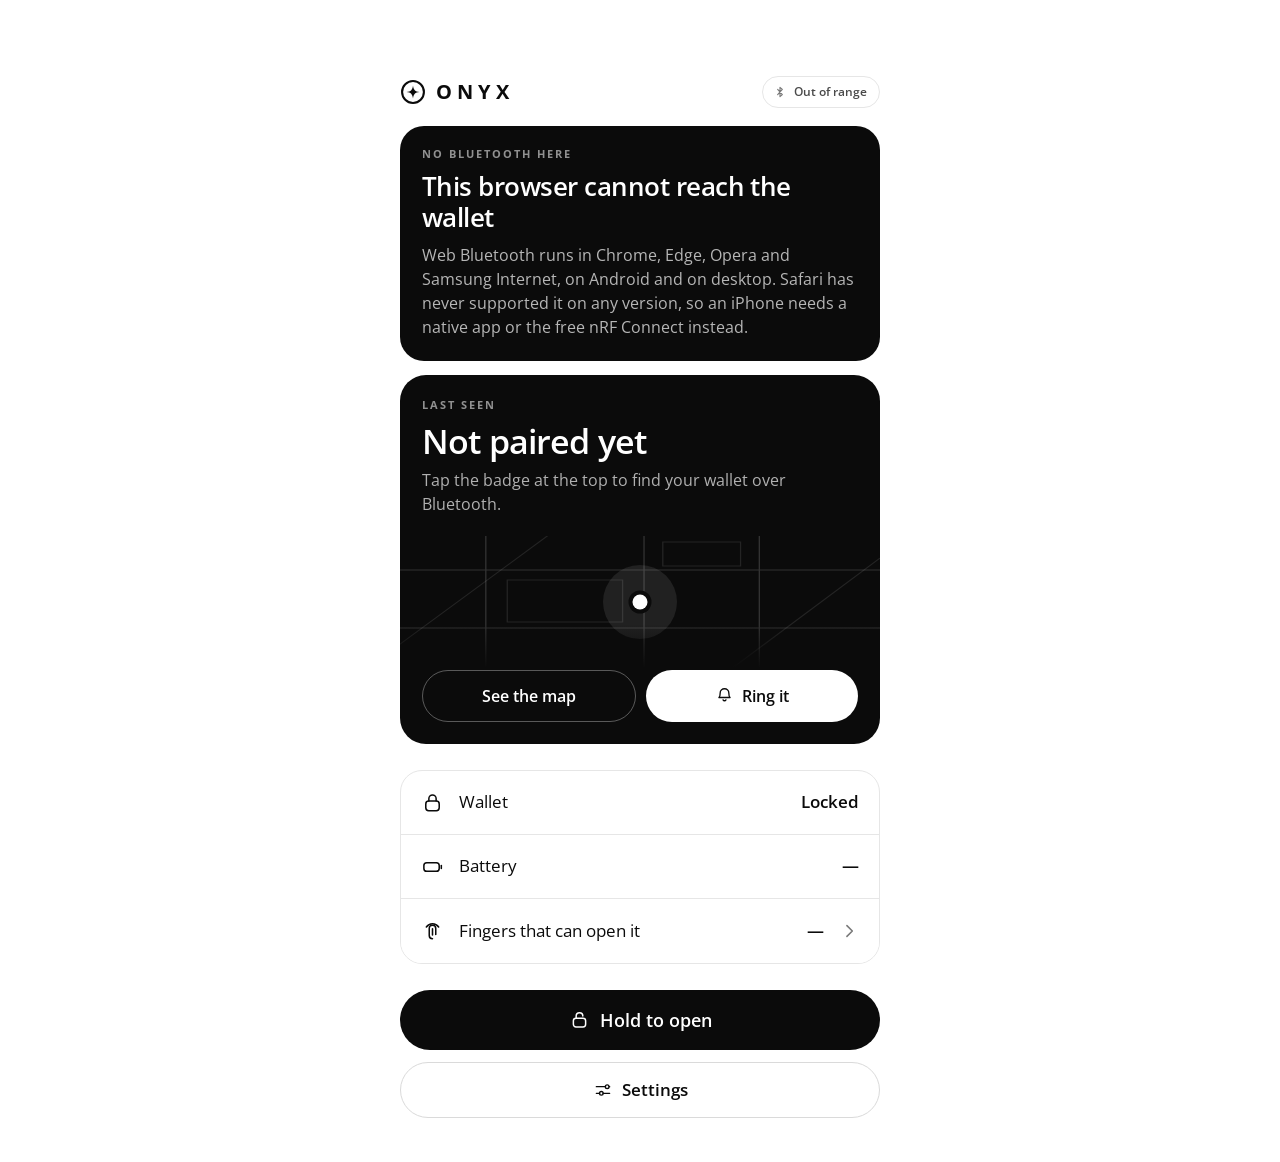
==== commit f001353f: "feat: initialize base UI structure and design tokens for ONYX app" ====
--- a/mono_app/index.html
+++ b/mono_app/index.html
@@ -249,8 +249,8 @@
 .veil-sheen{position:absolute;width:132px;height:132px;border-radius:999px;
   border:1px solid rgba(255,255,255,.5);animation:ox-sheen 2.4s var(--ease) .55s infinite}
 .veil-mark svg{position:relative}
-.veil-mark .arc{animation:ox-draw .95s var(--ease) both}
-.veil-mark .bolt{animation:ox-bolt .5s var(--ease) .62s both}
+.veil-mark .logo-ring{animation:ox-draw .95s var(--ease) both}
+.veil-mark .logo-star{animation:ox-fade .5s var(--ease) .62s both}
 .veil-word{font:700 21px/1 "Open Sans",sans-serif;color:#fff;margin-top:34px;
   animation:ox-track .9s var(--ease) .68s both}
 .veil-sub{font:400 13.5px/1 "Open Sans",sans-serif;color:rgba(255,255,255,.55);letter-spacing:.05em;
@@ -297,9 +297,9 @@
 <section class="screen on" id="s-home">
   <div class="topbar">
     <button class="brandwrap" id="wordmark" title="Hold for diagnostics">
-      <svg width="26" height="26" viewBox="0 0 26 26" fill="none" style="flex:none">
-        <circle cx="13" cy="13" r="10" stroke="#0B0B0B" stroke-width="2" stroke-linecap="round" stroke-dasharray="53.8 9" transform="rotate(-48 13 13)"></circle>
-        <rect x="19.4" y="6.1" width="2" height="5.4" rx="1" fill="#0B0B0B" transform="rotate(38 20.4 8.8)"></rect>
+      <svg width="26" height="26" viewBox="0 0 100 100" fill="none" style="flex:none">
+        <circle cx="50" cy="50" r="42" stroke="#0B0B0B" stroke-width="8"></circle>
+        <path d="M50 25 C52 42, 58 48, 75 50 C58 52, 52 58, 50 75 C48 58, 42 52, 25 50 C42 48, 48 42, 50 25Z" fill="#0B0B0B"></path>
       </svg>
       <div class="brand">ONYX</div>
     </button>
@@ -625,9 +625,9 @@
 <div id="veil">
   <div class="veil-mark">
     <div class="veil-sheen"></div>
-    <svg width="92" height="92" viewBox="0 0 26 26" fill="none">
-      <circle class="arc" cx="13" cy="13" r="10" stroke="#fff" stroke-width="1.5" stroke-linecap="round" stroke-dasharray="53.8 9" transform="rotate(-48 13 13)"></circle>
-      <g transform="rotate(38 20.4 8.8)"><rect class="bolt" x="19.4" y="6.1" width="2" height="5.4" rx="1" fill="#fff"></rect></g>
+    <svg width="92" height="92" viewBox="0 0 100 100" fill="none">
+      <circle class="logo-ring" cx="50" cy="50" r="42" stroke="#fff" stroke-width="8" stroke-dasharray="264" stroke-dashoffset="264"></circle>
+      <path class="logo-star" d="M50 25 C52 42, 58 48, 75 50 C58 52, 52 58, 50 75 C48 58, 42 52, 25 50 C42 48, 48 42, 50 25Z" fill="#fff"></path>
     </svg>
   </div>
   <div class="veil-word">ONYX</div>
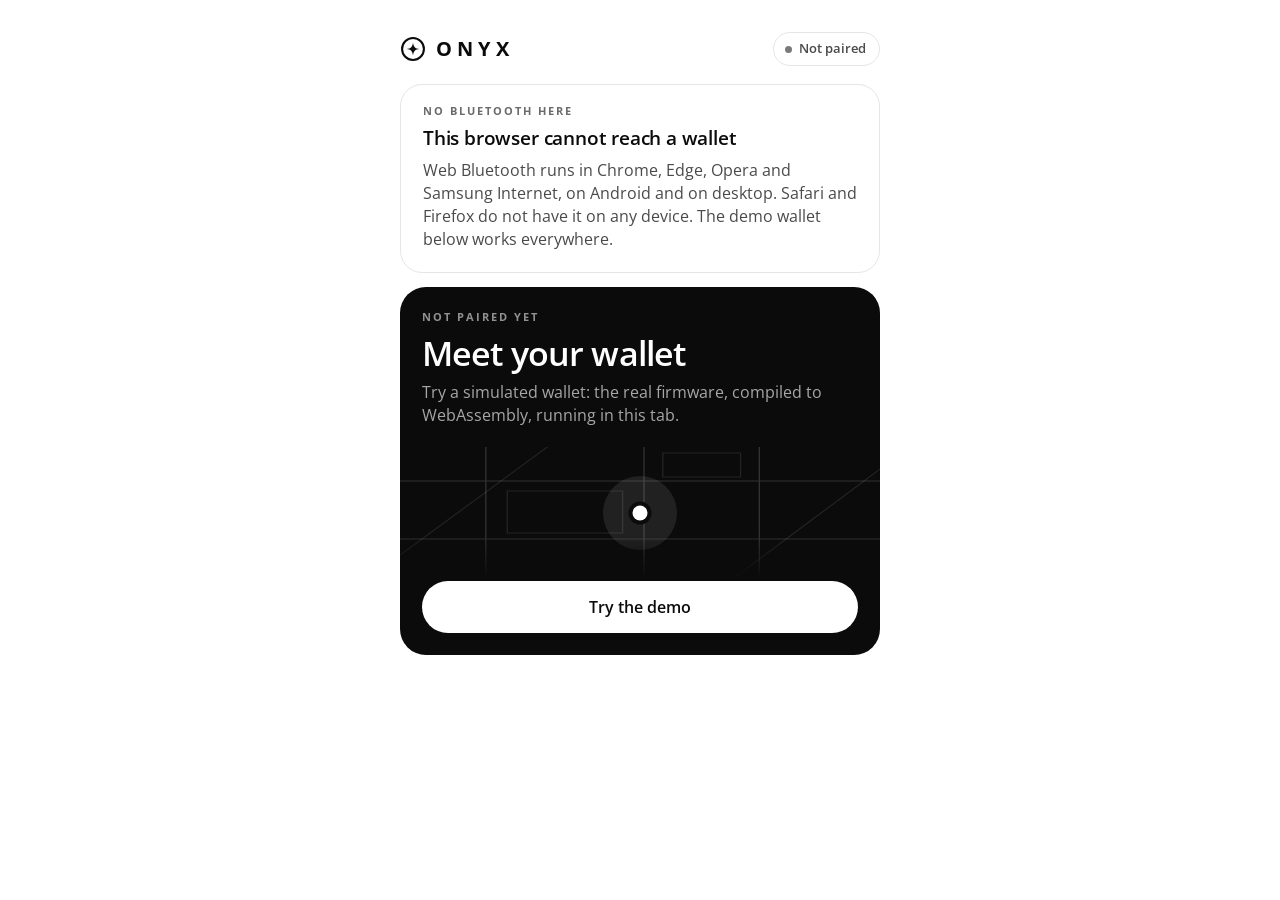
==== commit 4315fe97: "app: rebuild ONYX as tested modules, installable and offline-capable The single-file app is split in" ====
--- a/mono_app/index.html
+++ b/mono_app/index.html
@@ -3,1301 +3,330 @@
 <head>
 <meta charset="utf-8">
 <meta name="viewport" content="width=device-width,initial-scale=1,viewport-fit=cover">
-<meta name="theme-color" content="#0B0B0B">
+<meta name="color-scheme" content="light dark">
+<meta name="theme-color" content="#FFFFFF" media="(prefers-color-scheme: light)">
+<meta name="theme-color" content="#0B0B0B" media="(prefers-color-scheme: dark)">
+<meta name="description" content="ONYX - the companion app for the MONO fingerprint wallet. Open it, ring it, and find where you left it.">
 <title>ONYX</title>
-<link rel="manifest" href='data:application/manifest+json,{"name":"ONYX","short_name":"ONYX","display":"standalone","background_color":"%230B0B0B","theme_color":"%230B0B0B","icons":[]}'>
+<link rel="manifest" href="manifest.webmanifest">
+<link rel="icon" href="icons/icon.svg" type="image/svg+xml">
+<link rel="apple-touch-icon" href="icons/icon-192.png">
 <link rel="preconnect" href="https://fonts.googleapis.com">
 <link rel="preconnect" href="https://fonts.gstatic.com" crossorigin>
 <link rel="stylesheet" href="https://fonts.googleapis.com/css2?family=Open+Sans:wght@400;600;700&display=swap">
-<style>
-/* ===================================================================
-   ONYX - the nine colours the design uses, and nothing else.
-   =================================================================== */
-:root{
-  --ink:#0B0B0B;    /* every black: text, dark cards, filled controls */
-  --paper:#fff;
-  --rule:#E6E6E6;   /* card borders and row separators */
-  --wash:#F5F5F5;   /* hover, and the selected row in a choice list */
-  --body:#4A4A4A;   /* paragraph text */
-  --meta:#6B6B6B;   /* the small second line under a title */
-  --chev:#7A7A7A;   /* chevrons and muted glyphs */
-  --edge:#DADADA;   /* border of a light pill button */
-  --ring:#D2D2D2;   /* the unpicked radio ring */
-  --ease:cubic-bezier(.22,1,.36,1);
-
-  /* The design sits in a 402x874 phone mock whose 62px top padding clears a
-     drawn status bar. Running for real there is a real status bar instead, so
-     take whichever is larger: the design's figure, or the notch plus a gap. */
-  --pad-top:max(62px, calc(env(safe-area-inset-top, 0px) + 14px));
-  --pad-bot:max(44px, calc(env(safe-area-inset-bottom, 0px) + 24px));
-}
-
-*{box-sizing:border-box}
-html,body{margin:0}
-body{
-  background:var(--paper);color:var(--ink);
-  font-family:"Open Sans",system-ui,sans-serif;
-  -webkit-font-smoothing:antialiased;
-}
-a{color:var(--ink)}
-a:hover{color:var(--body)}
-button{font-family:"Open Sans",system-ui,sans-serif}
-
-@keyframes ox-rise{from{opacity:0;transform:translateY(12px)}to{opacity:1;transform:none}}
-@keyframes ox-fade{from{opacity:0}to{opacity:1}}
-@keyframes ox-veil{from{opacity:1}to{opacity:0;visibility:hidden}}
-@keyframes ox-draw{from{stroke-dashoffset:126}to{stroke-dashoffset:0}}
-@keyframes ox-bolt{0%{transform:translateX(-7px);opacity:0}60%{opacity:1}100%{transform:none;opacity:1}}
-@keyframes ox-track{from{opacity:0;letter-spacing:.62em}to{opacity:1;letter-spacing:.26em}}
-@keyframes ox-sheen{from{opacity:0;transform:scale(.6)}45%{opacity:.5}to{opacity:0;transform:scale(1.9)}}
-@keyframes ox-beat{0%,100%{transform:scale(1)}50%{transform:scale(1.09)}}
-@media (prefers-reduced-motion:reduce){
-  *{animation-duration:.01ms !important;animation-iteration-count:1 !important;transition-duration:.01ms !important}
-}
-
-/* ------------------------------------------------------------- shell -- */
-#app{
-  position:relative;max-width:520px;margin:0 auto;
-  min-height:100vh;min-height:100dvh;background:var(--paper);
-}
-.screen{display:none;padding:var(--pad-top) 0 var(--pad-bot)}
-.screen.on{display:block}
-/* Enrolment is the one full-height, centred screen. */
-.screen.tall{min-height:100vh;min-height:100dvh;flex-direction:column;padding:var(--pad-top) 20px var(--pad-bot)}
-.screen.tall.on{display:flex}
-
-/* -------------------------------------------------------- typography -- */
-.t-hero-label{font:700 11px/1 "Open Sans",sans-serif;letter-spacing:.18em;color:rgba(255,255,255,.55)}
-.t-hero-title{font:600 34px/1.15 "Open Sans",sans-serif;letter-spacing:-.025em;margin-top:12px}
-.t-hero-sub{font:400 16px/1.45 "Open Sans",sans-serif;color:rgba(255,255,255,.68);margin-top:8px}
-.t-page{font:600 30px/1.2 "Open Sans",sans-serif;letter-spacing:-.025em}
-.t-lede{font:400 17px/1.55 "Open Sans",sans-serif;color:var(--body);margin:12px 0 0}
-.t-group{font:700 11px/1 "Open Sans",sans-serif;letter-spacing:.16em;color:var(--meta);margin:30px 0 12px}
-.t-crumb{font:600 19px/1 "Open Sans",sans-serif}
-.t-row{font:400 17px/1.3 "Open Sans",sans-serif}
-.t-rowval{font:600 17px/1.3 "Open Sans",sans-serif}
-.t-rowval.num{font-variant-numeric:tabular-nums}
-.t-detail{font:600 16px/1.3 "Open Sans",sans-serif}
-.t-detail.num{font-variant-numeric:tabular-nums}
-.t-dim{color:var(--body);flex:none;white-space:nowrap}
-.t-foot{font:400 15px/1.5 "Open Sans",sans-serif;color:var(--meta);margin:18px 2px 0}
-
-/* ------------------------------------------------------------ topbar -- */
-.topbar{display:flex;align-items:center;padding:14px 20px 18px;animation:ox-rise .5s var(--ease) both}
-.brandwrap{display:flex;align-items:center;gap:10px;background:none;border:0;padding:0;cursor:pointer;
-  -webkit-user-select:none;user-select:none;-webkit-touch-callout:none}
-.brand{font:700 20px/1 "Open Sans",sans-serif;letter-spacing:.26em;color:var(--ink)}
-.linkpill{
-  margin-left:auto;display:flex;align-items:center;gap:7px;height:32px;
-  padding:0 12px 0 10px;border:1px solid var(--rule);border-radius:999px;
-  white-space:nowrap;flex:none;background:var(--paper);cursor:pointer;
-  transition:transform .13s var(--ease),background .16s ease;
-}
-.linkpill:hover{background:var(--wash)}
-.linkpill:active{transform:scale(.975)}
-.linkpill span{font:600 12px/1 "Open Sans",sans-serif;color:var(--body)}
-
-/* -------------------------------------------------------- dark cards -- */
-.darkcard{margin:0 20px 14px;padding:22px;background:var(--ink);border-radius:24px;color:#fff;
-  animation:ox-rise .5s var(--ease) both}
-.darkcard-title{font:600 26px/1.2 "Open Sans",sans-serif;letter-spacing:-.02em;margin-top:12px}
-.darkcard p{font:400 16px/1.5 "Open Sans",sans-serif;color:rgba(255,255,255,.7);margin:10px 0 18px}
-.hero{margin:0 20px;padding:24px 22px 22px;background:var(--ink);border-radius:26px;color:#fff;
-  animation:ox-rise .55s var(--ease) .05s both}
-.hero-map{position:relative;height:132px;margin:20px -22px 0;overflow:hidden}
-.hero-halo{position:absolute;left:50%;top:66px;transform:translate(-50%,-50%);
-  width:74px;height:74px;border-radius:999px;background:rgba(255,255,255,.09)}
-.hero-dot{position:absolute;left:50%;top:66px;transform:translate(-50%,-50%);
-  width:15px;height:15px;border-radius:999px;background:#fff;box-shadow:0 0 0 4px var(--ink)}
-.hero-fade{position:absolute;inset:auto 0 0 0;height:44px;background:linear-gradient(#0B0B0B00,#0B0B0B)}
-.hero-btns{display:flex;gap:10px;margin-top:2px}
-
-/* ------------------------------------------------------ cards & rows -- */
-.card{border:1px solid var(--rule);border-radius:22px;overflow:hidden}
-.card.tight{margin:24px 0 0}
-.row{display:flex;align-items:center;gap:15px;min-height:64px;padding:0 20px;border-bottom:1px solid var(--rule)}
-.row:last-child{border-bottom:0}
-.row.tall{min-height:68px}
-.row.detail{gap:14px;min-height:60px}
-.row .grow{flex:1}
-.row .label{flex:1;font:400 17px/1.3 "Open Sans",sans-serif}
-.row .label.dim{color:var(--body)}
-.rowbtn{
-  display:flex;align-items:center;gap:15px;width:100%;min-height:64px;padding:0 20px;
-  background:var(--paper);border:0;border-bottom:1px solid var(--rule);cursor:pointer;
-  transition:transform .13s var(--ease),background .16s ease;text-align:left;color:var(--ink);
-}
-.rowbtn:last-child{border-bottom:0}
-.rowbtn:hover{background:var(--wash)}
-.rowbtn.tall{gap:13px;min-height:68px;padding:0 18px}
-.rowbtn .label{flex:1;font:400 17px/1.3 "Open Sans",sans-serif}
-.rowbtn .label.strong{font-weight:600}
-
-/* ----------------------------------------------------------- buttons -- */
-.btn{cursor:pointer;transition:transform .13s var(--ease),background .16s ease;
-  display:flex;align-items:center;justify-content:center}
-.btn:disabled{cursor:default}
-.btn-dark{min-height:60px;border-radius:999px;border:0;background:var(--ink);color:#fff;
-  font:600 18px/1 "Open Sans",sans-serif;gap:10px}
-.btn-dark:active:not(:disabled){transform:scale(.975)}
-.btn-light{min-height:56px;border-radius:999px;border:1px solid var(--edge);background:var(--paper);
-  color:var(--ink);font:600 17px/1 "Open Sans",sans-serif;gap:9px}
-.btn-light:hover:not(:disabled){background:var(--wash)}
-.btn-ghost{flex:1;min-height:52px;border-radius:999px;border:1px solid rgba(255,255,255,.32);
-  background:transparent;color:#fff;font:600 16px/1 "Open Sans",sans-serif}
-.btn-ghost:hover{background:rgba(255,255,255,.1)}
-.btn-onlight{flex:1;min-height:52px;border-radius:999px;border:0;background:#fff;color:var(--ink);
-  font:600 16px/1 "Open Sans",sans-serif;gap:8px}
-.btn-wide-light{width:100%;min-height:56px;border-radius:999px;border:0;background:#fff;color:var(--ink);
-  font:600 17px/1 "Open Sans",sans-serif}
-.btn-back{width:48px;height:48px;border:0;background:transparent;border-radius:999px;flex:none}
-.btn-back:hover{background:var(--wash)}
-.btn-remove{min-height:48px;padding:0 16px;border:1px solid var(--edge);border-radius:999px;
-  background:var(--paper);color:var(--ink);font:600 14px/1 "Open Sans",sans-serif;flex:none}
-.btn-remove:hover{background:var(--wash)}
-.btn-quiet{width:100%;min-height:48px;margin-top:26px;border:0;background:transparent;color:var(--meta);
-  font:400 15px/1 "Open Sans",sans-serif;text-decoration:underline;text-underline-offset:3px}
-.btn-quiet:hover{color:var(--ink)}
-.btn-alt{min-height:52px;border-radius:999px;border:0;background:transparent;color:var(--body);
-  font:600 16px/1 "Open Sans",sans-serif}
-.btn-alt:hover{background:var(--wash)}
-.stack{display:flex;flex-direction:column;gap:12px}
-.crumb{display:flex;align-items:center;gap:6px;padding:10px 12px 12px}
-
-/* ------------------------------------------------------------- pages -- */
-.page{padding:8px 20px 0;animation:ox-rise .55s var(--ease) .06s both}
-.page.find{padding:26px 20px 0;animation-delay:.1s}
-.homecard{margin:26px 20px 0;animation:ox-rise .55s var(--ease) .13s both}
-.homeactions{margin:26px 20px 0;animation:ox-rise .55s var(--ease) .21s both}
-
-/* ------------------------------------------------------------ prints -- */
-.printrow{display:flex;align-items:center;gap:15px;min-height:68px;padding:0 20px;
-  border-bottom:1px solid var(--rule)}
-.printname{background:none;border:0;padding:0;text-align:left;cursor:pointer;font:inherit;color:inherit;flex:1}
-.printname:hover .t-row{text-decoration:underline;text-underline-offset:3px}
-.printmeta{font:400 14px/1.3 "Open Sans",sans-serif;color:var(--meta);margin-top:2px}
-
-/* ------------------------------------------------------------ enroll -- */
-.dots{display:flex;align-items:center;gap:8px;height:48px}
-.dots .bar{height:4px;flex:1;border-radius:999px;background:var(--rule)}
-.dots .bar.on{background:var(--ink)}
-.enroll-mid{flex:1;display:flex;flex-direction:column;align-items:center;justify-content:center;
-  text-align:center;padding-bottom:40px;animation:ox-rise .55s var(--ease) .05s both}
-.pad{position:relative;width:196px;height:196px;display:flex;align-items:center;justify-content:center}
-.pad-edge{position:absolute;inset:0;border-radius:999px;border:1px solid var(--rule)}
-.pad-fill{position:absolute;inset:22px;border-radius:999px;background:var(--wash);transition:background .35s ease}
-.pad-fill.done{background:var(--ink)}
-.pad svg{position:relative;transition:stroke .35s ease}
-.enroll-title{font:600 28px/1.25 "Open Sans",sans-serif;letter-spacing:-.02em;margin-top:40px;max-width:300px}
-.enroll-body{font:400 17px/1.55 "Open Sans",sans-serif;color:var(--body);margin:12px 0 0;max-width:300px}
-
-/* ------------------------------------------------------------ choice -- */
-.choicebtn{
-  display:flex;align-items:center;gap:16px;width:100%;min-height:74px;padding:0 20px;
-  background:var(--paper);border:0;border-bottom:1px solid var(--rule);cursor:pointer;
-  transition:transform .13s var(--ease),background .16s ease;text-align:left;color:var(--ink);
-}
-.choicebtn:last-child{border-bottom:0}
-.choicebtn:hover{background:var(--wash)}
-.choicebtn.on{background:var(--wash)}
-.choicebtn .lab{font:600 17px/1.3 "Open Sans",sans-serif}
-.choicebtn .note{font:400 14.5px/1.35 "Open Sans",sans-serif;color:var(--meta);margin-top:3px}
-.tickring{width:26px;height:26px;border-radius:999px;border:1.5px solid var(--ring);background:transparent;
-  display:flex;align-items:center;justify-content:center;flex:none}
-.choicebtn.on .tickring{border-color:var(--ink);background:var(--ink)}
-.tickring svg{opacity:0}
-.choicebtn.on .tickring svg{opacity:1}
-
-/* ------------------------------------------------------ hold overlay -- */
-.overlay{
-  position:fixed;inset:0;z-index:80;background:var(--ink);color:#fff;display:none;
-  flex-direction:column;max-width:520px;margin:0 auto;
-  /* The design offset this sheet by 52px to leave the drawn status bar showing.
-     Running full-bleed it covers the screen instead, so the close button clears
-     the real notch rather than a fixed figure. */
-  padding:max(20px, calc(env(safe-area-inset-top, 0px) + 10px)) 24px var(--pad-bot);
-}
-.overlay.on{display:flex}
-.overlay-top{display:flex}
-.btn-close{width:48px;height:48px;margin-left:auto;border:0;background:rgba(255,255,255,.1);border-radius:999px}
-.btn-close:hover{background:rgba(255,255,255,.18)}
-.hold-mid{flex:1;display:flex;flex-direction:column;align-items:center;justify-content:center;
-  text-align:center;padding-bottom:24px}
-.holdpad{position:relative;width:236px;height:236px;display:flex;align-items:center;justify-content:center;
-  cursor:pointer;touch-action:none;-webkit-user-select:none;user-select:none}
-.holdpad svg.ring{position:absolute;transform:rotate(-90deg)}
-#holdArc{transition:stroke-dashoffset 260ms linear}
-.holdpad.holding #holdArc{transition:stroke-dashoffset 950ms linear}
-.holdcore{width:150px;height:150px;border-radius:999px;background:rgba(255,255,255,.1);
-  display:flex;align-items:center;justify-content:center;transition:background .3s ease}
-.holdcore.done{background:#fff}
-.holdcore svg{transition:stroke .3s ease}
-.hold-title{font:600 30px/1.2 "Open Sans",sans-serif;letter-spacing:-.025em;margin-top:44px}
-.hold-body{font:400 17px/1.55 "Open Sans",sans-serif;color:rgba(255,255,255,.66);margin:12px 0 0;max-width:290px}
-.btn-holdcta{min-height:56px;border-radius:999px;border:1px solid rgba(255,255,255,.28);background:transparent;
-  color:#fff;font:600 17px/1 "Open Sans",sans-serif}
-.btn-holdcta:hover{background:rgba(255,255,255,.1)}
-
-/* -------------------------------------------------------- launch veil -- */
-#veil{
-  position:fixed;inset:0;background:var(--ink);display:flex;flex-direction:column;
-  align-items:center;justify-content:center;z-index:90;
-  animation:ox-veil .65s cubic-bezier(.4,0,1,1) 2.05s both;
-}
-#veil.off{display:none}
-.veil-mark{position:relative;width:132px;height:132px;display:flex;align-items:center;justify-content:center}
-.veil-sheen{position:absolute;width:132px;height:132px;border-radius:999px;
-  border:1px solid rgba(255,255,255,.5);animation:ox-sheen 2.4s var(--ease) .55s infinite}
-.veil-mark svg{position:relative}
-.veil-mark .logo-ring{animation:ox-draw .95s var(--ease) both}
-.veil-mark .logo-star{animation:ox-fade .5s var(--ease) .62s both}
-.veil-word{font:700 21px/1 "Open Sans",sans-serif;color:#fff;margin-top:34px;
-  animation:ox-track .9s var(--ease) .68s both}
-.veil-sub{font:400 13.5px/1 "Open Sans",sans-serif;color:rgba(255,255,255,.55);letter-spacing:.05em;
-  margin-top:14px;animation:ox-fade .7s ease 1.15s both}
-
-/* -------------------------------------------------------- diagnostics -- */
-/* Not in the ONYX design. It holds the wallet console and the raw commands
-   the consumer screens have no room for; a long press on the wordmark opens
-   it. Styled from the same nine colours so it does not look bolted on. */
-#diag{position:fixed;inset:0;z-index:85;display:none}
-#diag.on{display:block}
-.diag-scrim{position:absolute;inset:0;background:rgba(11,11,11,.45)}
-.diag-sheet{
-  /* Centred with auto margins, not translateX: ox-rise animates transform and
-     would overwrite it, leaving the sheet half a screen to the right. */
-  position:absolute;left:0;right:0;bottom:0;margin:0 auto;width:100%;max-width:520px;
-  max-height:88vh;display:flex;flex-direction:column;
-  background:var(--paper);border-radius:26px 26px 0 0;
-  padding:10px 20px var(--pad-bot);animation:ox-rise .3s var(--ease) both;
-}
-.diag-grab{width:38px;height:4px;border-radius:999px;background:var(--rule);margin:0 auto 14px}
-.diag-head{display:flex;align-items:center;gap:10px;margin-bottom:14px}
-#log{
-  flex:1;min-height:180px;overflow-y:auto;background:var(--wash);border-radius:18px;
-  padding:12px 14px;font:400 11.5px/1.65 ui-monospace,SFMono-Regular,Menlo,monospace;
-  white-space:pre-wrap;word-break:break-word;
-}
-#log .t{color:var(--chev)}
-#log .rx{color:var(--body)}
-#log .tx{color:var(--ink);font-weight:600}
-#log .ev{color:var(--ink)}
-#log .er{color:var(--ink);text-decoration:underline;text-underline-offset:2px}
-.diag-btns{display:flex;flex-wrap:wrap;gap:8px;margin-top:14px}
-.diag-btns .btn{flex:1 1 auto;min-width:92px;min-height:44px;border-radius:999px;
-  border:1px solid var(--edge);background:var(--paper);color:var(--ink);
-  font:600 14px/1 "Open Sans",sans-serif}
-.diag-btns .btn:hover{background:var(--wash)}
-</style>
+<link rel="stylesheet" href="styles.css">
+<script type="module" src="js/app.js"></script>
 </head>
 <body>
+
+<!-- ============================================================ ICONS == -->
+<svg width="0" height="0" style="position:absolute" aria-hidden="true">
+  <symbol id="i-logo" viewBox="0 0 100 100"><circle cx="50" cy="50" r="42" fill="none" stroke="currentColor" stroke-width="8"/><path d="M50 25C52 42 58 48 75 50 58 52 52 58 50 75 48 58 42 52 25 50 42 48 48 42 50 25Z" fill="currentColor" stroke="none"/></symbol>
+  <symbol id="i-bt" viewBox="0 0 24 24"><path d="M8 7.5 16 16.5 12 20V4l4 3.5L8 16.5"/></symbol>
+  <symbol id="i-bell" viewBox="0 0 24 24"><path d="M12 3.5A5.5 5.5 0 0 0 6.5 9c0 4.2-1.5 5.5-1.5 5.5h14S17.5 13.2 17.5 9A5.5 5.5 0 0 0 12 3.5Z"/><path d="M10.2 17.5a2 2 0 0 0 3.6 0"/></symbol>
+  <symbol id="i-lock" viewBox="0 0 24 24"><rect x="5" y="10.5" width="14" height="10" rx="3"/><path d="M8.2 10.5V8a3.8 3.8 0 0 1 7.6 0v2.5"/></symbol>
+  <symbol id="i-lock-open" viewBox="0 0 24 24"><rect x="5" y="10.5" width="14" height="10" rx="3"/><path d="M8.2 10.5V8a3.8 3.8 0 0 1 7.6 0"/></symbol>
+  <symbol id="i-finger" viewBox="0 0 24 24"><path d="M12 20.5c-1.9 0-3.4-1.5-3.4-3.4V9.9a3.4 3.4 0 0 1 6.8 0v6.2"/><path d="M12 16.8V10.2"/><path d="M5.6 8.4a7.7 7.7 0 0 1 12.8 0"/></symbol>
+  <symbol id="i-print" viewBox="0 0 24 24"><path d="M12 21.4c-2.1 0-3.8-1.7-3.8-3.8V9.4a3.8 3.8 0 0 1 7.6 0v7.2"/><path d="M12 17.6V9.8"/><path d="M4.9 7.6a8.4 8.4 0 0 1 14.2 0"/><path d="M6.6 11.2a6 6 0 0 1 10.8 0"/></symbol>
+  <symbol id="i-chev" viewBox="0 0 24 24"><path d="M9.5 5.5 16 12l-6.5 6.5"/></symbol>
+  <symbol id="i-back" viewBox="0 0 24 24"><path d="M14.5 5.5 8 12l6.5 6.5"/></symbol>
+  <symbol id="i-sliders" viewBox="0 0 24 24"><path d="M4 8h11M19.5 8h.5M4 16h4M12 16h8"/><circle cx="17" cy="8" r="2.2"/><circle cx="10" cy="16" r="2.2"/></symbol>
+  <symbol id="i-pin" viewBox="0 0 24 24"><path d="M12 21s6-5.4 6-9.7A6 6 0 0 0 6 11.3C6 15.6 12 21 12 21Z"/><circle cx="12" cy="11" r="2.2"/></symbol>
+  <symbol id="i-clock" viewBox="0 0 24 24"><circle cx="12" cy="12" r="8"/><path d="M12 7.6V12l3.4 2"/></symbol>
+  <symbol id="i-target" viewBox="0 0 24 24"><circle cx="12" cy="12" r="3"/><circle cx="12" cy="12" r="8.2" stroke-dasharray="2.5 3"/></symbol>
+  <symbol id="i-out" viewBox="0 0 24 24"><path d="M8 16 16.5 7.5M9.5 7.5h7v7"/></symbol>
+  <symbol id="i-refresh" viewBox="0 0 24 24"><path d="M19.4 12a7.4 7.4 0 1 1-2.6-5.6"/><path d="M19.4 4.4V7.2h-2.8"/></symbol>
+  <symbol id="i-plus" viewBox="0 0 24 24"><path d="M12 6v12M6 12h12"/></symbol>
+  <symbol id="i-key" viewBox="0 0 24 24"><circle cx="9.5" cy="12" r="3.4"/><path d="M12.9 12H20M17.2 12v3.2"/></symbol>
+  <symbol id="i-leash" viewBox="0 0 24 24"><circle cx="6" cy="12" r="2.6"/><circle cx="18" cy="12" r="2.6"/><path d="M9.2 12h5.6" stroke-dasharray="2 2.6"/></symbol>
+  <symbol id="i-pulse" viewBox="0 0 24 24"><path d="M3.5 12h3l2.2-5.4 3.2 10.8 2.2-5.4h6.4"/></symbol>
+  <symbol id="i-info" viewBox="0 0 24 24"><circle cx="12" cy="12" r="8.2"/><path d="M12 11.2v5.4M12 8.1v.15"/></symbol>
+  <symbol id="i-trash" viewBox="0 0 24 24"><path d="M5.5 8h13M9.6 8V6.2h4.8V8M7.6 8l.8 11h7.2l.8-11"/></symbol>
+  <symbol id="i-x" viewBox="0 0 24 24"><path d="M6.5 6.5l11 11M17.5 6.5l-11 11"/></symbol>
+  <symbol id="i-check" viewBox="0 0 24 24"><path d="M5 12.5 10 17.5 19 7"/></symbol>
+  <symbol id="i-phone" viewBox="0 0 24 24"><rect x="7" y="3" width="10" height="18" rx="2.6"/><path d="M11 18h2"/></symbol>
+  <symbol id="i-terminal" viewBox="0 0 24 24"><rect x="3.5" y="5" width="17" height="14" rx="3"/><path d="M7.5 10l2.5 2-2.5 2M12 15h4"/></symbol>
+  <symbol id="i-chip" viewBox="0 0 24 24"><rect x="7" y="7" width="10" height="10" rx="2"/><path d="M10 4v3M14 4v3M10 17v3M14 17v3M4 10h3M4 14h3M17 10h3M17 14h3"/></symbol>
+  <symbol id="i-up" viewBox="0 0 24 24"><path d="M12 19V6M6.5 11.5 12 6l5.5 5.5"/></symbol>
+  <symbol id="i-shake" viewBox="0 0 24 24"><rect x="8" y="5" width="8" height="14" rx="2"/><path d="M4.5 9v6M19.5 9v6M2 11v2M22 11v2"/></symbol>
+  <symbol id="i-away" viewBox="0 0 24 24"><rect x="3.5" y="6" width="7" height="12" rx="1.8"/><path d="M14 12h7M18 8.5 21.5 12 18 15.5"/></symbol>
+  <symbol id="i-alert" viewBox="0 0 24 24"><path d="M12 4.2 20.8 19H3.2Z"/><path d="M12 10v4.2M12 16.8v.2"/></symbol>
+  <symbol id="i-shield" viewBox="0 0 24 24"><path d="M12 3.5 19 6v5.5c0 4.2-3 7.6-7 9-4-1.4-7-4.8-7-9V6Z"/><path d="M9 12l2.2 2.2L15.5 10"/></symbol>
+  <symbol id="i-drop" viewBox="0 0 24 24"><path d="M12 4s5.5 6 5.5 10a5.5 5.5 0 0 1-11 0C6.5 10 12 4 12 4Z"/></symbol>
+  <symbol id="i-unlink" viewBox="0 0 24 24"><path d="M9.5 14.5 7.3 16.7a3 3 0 0 1-4.2-4.2l2.2-2.2M14.5 9.5l2.2-2.2a3 3 0 0 1 4.2 4.2l-2.2 2.2M4 4l16 16"/></symbol>
+</svg>
+
+<div class="ribbon" id="ribbon" hidden>
+  <i class="live" aria-hidden="true"></i>
+  <span class="long">Demo wallet &middot; the real firmware, running in your browser</span>
+  <span class="short">Demo &middot; real firmware, in your browser</span>
+  <button type="button" id="b-exitdemo">Leave demo</button>
+</div>
+
 <div id="app">
 
 <!-- ============================================================ HOME == -->
-<section class="screen on" id="s-home">
-  <div class="topbar">
-    <button class="brandwrap" id="wordmark" title="Hold for diagnostics">
-      <svg width="26" height="26" viewBox="0 0 100 100" fill="none" style="flex:none">
-        <circle cx="50" cy="50" r="42" stroke="#0B0B0B" stroke-width="8"></circle>
-        <path d="M50 25 C52 42, 58 48, 75 50 C58 52, 52 58, 50 75 C48 58, 42 52, 25 50 C42 48, 48 42, 50 25Z" fill="#0B0B0B"></path>
+<section class="screen on" id="s-home" aria-labelledby="heroTitle">
+  <header class="topbar">
+    <button type="button" class="brand" id="wordmark" aria-label="ONYX. Press and hold for the wallet console.">
+      <svg aria-hidden="true"><use href="#i-logo"/></svg><b>ONYX</b>
+    </button>
+    <button type="button" class="pill" id="pill" data-conn="none">
+      <i class="dot" aria-hidden="true"></i><span id="pillLabel">Not paired</span>
+    </button>
+  </header>
+
+  <div class="notice" id="n-unsupported" hidden>
+    <div class="label">No Bluetooth here</div>
+    <h3>This browser cannot reach a wallet</h3>
+    <p>Web Bluetooth runs in Chrome, Edge, Opera and Samsung Internet, on Android and on desktop. Safari and Firefox do not have it on any device. The demo wallet below works everywhere.</p>
+  </div>
+  <div class="notice" id="n-insecure" hidden>
+    <div class="label">Needs HTTPS</div>
+    <h3>Open this over a secure link</h3>
+    <p>Web Bluetooth only runs on a secure origin: GitHub Pages, any HTTPS host, or localhost.</p>
+  </div>
+
+  <div class="slab alarm" id="alarmCard" role="alert" hidden>
+    <div class="label">Alarm</div>
+    <h2 class="h-card">Something moved your wallet</h2>
+    <p class="dim">It locked itself and it is beeping. Touch the sensor on the wallet, or stop it from here.</p>
+    <button type="button" class="btn btn-solid btn-wide" id="b-alarmstop">Hold to stop the alarm</button>
+  </div>
+
+  <div class="slab hero" id="hero" data-near="0">
+    <div class="label" id="heroLabel">Not paired yet</div>
+    <h1 class="h-hero" id="heroTitle">Meet your wallet</h1>
+    <p class="dim" id="heroSub">Pair the wallet in your pocket, or try a simulated one that runs the real firmware right here.</p>
+
+    <div class="hero-map" aria-hidden="true">
+      <svg class="art" viewBox="0 0 358 132" preserveAspectRatio="none" fill="none" stroke="currentColor" stroke-width="1">
+        <path d="M-10 34h380M-10 92h380M64 -10v152M182 -10v152M268 -10v152" stroke-opacity=".16"/>
+        <path d="M-10 118 120 -10M238 142 358 22" stroke-opacity=".1"/>
+        <rect x="80" y="44" width="86" height="42" stroke-opacity=".1"/>
+        <rect x="196" y="6" width="58" height="24" stroke-opacity=".1"/>
       </svg>
-      <div class="brand">ONYX</div>
+      <i class="halo"></i><i class="wave"></i><i class="wave"></i><i class="dot"></i><i class="fade"></i>
+    </div>
+
+    <div class="hero-btns" id="heroIdle">
+      <button type="button" class="btn btn-solid" id="b-pair"><svg class="i" aria-hidden="true"><use href="#i-bt"/></svg><span id="b-pairLabel">Pair a wallet</span></button>
+      <button type="button" class="btn btn-ghost" id="b-demo">Try the demo</button>
+    </div>
+    <div class="hero-btns" id="heroLinked" hidden>
+      <button type="button" class="btn btn-ghost" id="b-seemap">See the map</button>
+      <button type="button" class="btn btn-solid" id="b-ring"><svg class="i" aria-hidden="true"><use href="#i-bell"/></svg><span id="ringLabel">Ring it</span></button>
+    </div>
+  </div>
+
+  <div class="card homecard" id="statusCard" hidden>
+    <div class="row">
+      <svg class="i" aria-hidden="true"><use id="latchIcon" href="#i-lock"/></svg>
+      <span class="grow t-row">Wallet</span>
+      <span class="t-val" id="latchWord">&mdash;</span>
+    </div>
+    <div class="row">
+      <svg class="i" viewBox="0 0 24 24" aria-hidden="true"><rect x="3" y="8" width="16" height="9" rx="3"/><path d="M21.2 11v3"/><rect id="battFill" x="5.6" y="10.6" width="0" height="3.8" rx="1.2" fill="currentColor" stroke="none"/></svg>
+      <span class="grow t-row">Battery</span>
+      <span class="t-val num" id="battWord">&mdash;</span>
+    </div>
+    <button type="button" class="rowbtn" id="b-gofingers">
+      <svg class="i" aria-hidden="true"><use href="#i-finger"/></svg>
+      <span class="grow t-row">Fingers that can open it</span>
+      <span class="t-val num" id="fingerCount">&mdash;</span>
+      <svg class="i chev" aria-hidden="true"><use href="#i-chev"/></svg>
     </button>
-    <button class="linkpill" id="linkpill">
-      <svg width="14" height="14" viewBox="0 0 24 24" fill="none" id="linkicon" stroke="#7A7A7A" stroke-width="2" stroke-linecap="round" stroke-linejoin="round"><path d="M8 7.5 16 16.5 12 20V4l4 3.5L8 16.5"></path></svg>
-      <span id="linklabel">Out of range</span>
-    </button>
-  </div>
-
-  <!-- Not in the design: without these a Safari user sees a dead app. -->
-  <div class="darkcard" id="b-unsupported" hidden>
-    <div class="t-hero-label">NO BLUETOOTH HERE</div>
-    <div class="darkcard-title">This browser cannot reach the wallet</div>
-    <p style="margin-bottom:0">Web Bluetooth runs in Chrome, Edge, Opera and Samsung Internet, on Android and on desktop. Safari has never supported it on any version, so an iPhone needs a native app or the free nRF Connect instead.</p>
-  </div>
-  <div class="darkcard" id="b-insecure" hidden>
-    <div class="t-hero-label">NEEDS HTTPS</div>
-    <div class="darkcard-title">Open this over a secure link</div>
-    <p style="margin-bottom:0">Web Bluetooth only runs on a secure origin. Host this file on GitHub Pages, which is free and gives you HTTPS, or open it from localhost.</p>
-  </div>
-
-  <div class="darkcard" id="alarmcard" hidden>
-    <div class="t-hero-label">ALARM</div>
-    <div class="darkcard-title">Something moved your wallet</div>
-    <p>It locked itself and it is beeping. Touch the sensor on the wallet, or stop it from here.</p>
-    <button type="button" class="btn btn-wide-light" id="b-alarmstop">Hold to stop the alarm</button>
-  </div>
-
-  <div class="hero">
-    <div class="t-hero-label" id="heroLabel">LAST SEEN</div>
-    <div class="t-hero-title" id="heroTitle">Not paired yet</div>
-    <div class="t-hero-sub" id="heroSub">Tap the badge at the top to find your wallet over Bluetooth.</div>
-
-    <div class="hero-map">
-      <svg width="100%" height="132" viewBox="0 0 358 132" fill="none" stroke="rgba(255,255,255,.16)" stroke-width="1" preserveAspectRatio="none">
-        <path d="M-10 34h380M-10 92h380M64 -10v152M182 -10v152M268 -10v152"></path>
-        <path d="M-10 118 120 -10M238 142 358 22" stroke="rgba(255,255,255,.1)"></path>
-        <rect x="80" y="44" width="86" height="42" stroke="rgba(255,255,255,.1)"></rect>
-        <rect x="196" y="6" width="58" height="24" stroke="rgba(255,255,255,.1)"></rect>
-      </svg>
-      <div class="hero-halo"></div>
-      <div class="hero-dot"></div>
-      <div class="hero-fade"></div>
-    </div>
-
-    <div class="hero-btns">
-      <button type="button" class="btn btn-ghost" id="b-seemap">See the map</button>
-      <button type="button" class="btn btn-onlight" id="b-ring">
-        <svg width="19" height="19" viewBox="0 0 24 24" fill="none" stroke="#0B0B0B" stroke-width="1.7" stroke-linecap="round" stroke-linejoin="round"><path d="M12 3.5A5.5 5.5 0 0 0 6.5 9c0 4.2-1.5 5.5-1.5 5.5h14S17.5 13.2 17.5 9A5.5 5.5 0 0 0 12 3.5Z"></path><path d="M10.2 17.5a2 2 0 0 0 3.6 0"></path></svg>
-        <span id="ringLabel">Ring it</span>
+  </div>
+
+  <div class="stack actions" id="homeActions" hidden>
+    <button type="button" class="btn btn-primary" id="b-holdopen"><svg class="i" aria-hidden="true"><use href="#i-lock-open"/></svg><span id="openLabel">Hold to open</span></button>
+    <button type="button" class="btn btn-light" id="b-gosettings"><svg class="i" aria-hidden="true"><use href="#i-sliders"/></svg>Settings</button>
+  </div>
+</section>
+
+<!-- ============================================================ PAIR == -->
+<section class="screen tall" id="s-pair" aria-labelledby="pairTitle">
+  <div class="crumb" style="padding:0 0 4px;margin-left:-8px">
+    <button type="button" class="btn btn-back" id="b-pairback" aria-label="Back"><svg class="i" aria-hidden="true"><use href="#i-back"/></svg></button>
+  </div>
+  <div class="center">
+    <div class="pad" id="pairPad" data-mode="busy">
+      <i class="edge"></i><i class="fill"></i><i class="wave"></i><i class="wave"></i>
+      <svg class="ring" viewBox="0 0 196 196" aria-hidden="true"><circle class="track" cx="98" cy="98" r="96"/><circle class="arc" id="pairArc" cx="98" cy="98" r="96" stroke-dasharray="603.2" stroke-dashoffset="603.2"/></svg>
+      <svg class="i glyph" aria-hidden="true"><use id="pairGlyph" href="#i-shield"/></svg>
+    </div>
+    <h2 id="pairTitle">Saying hello</h2>
+    <p id="pairBody">Checking who this wallet belongs to.</p>
+  </div>
+  <div class="stack">
+    <button type="button" class="btn btn-primary" id="pairCta" hidden>Done</button>
+    <button type="button" class="btn btn-alt" id="pairAlt">Cancel</button>
+  </div>
+</section>
+
+<!-- ============================================================ FIND == -->
+<section class="screen" id="s-find" aria-labelledby="fixAgo">
+  <div class="crumb"><button type="button" class="btn btn-back nav-home" aria-label="Back"><svg class="i" aria-hidden="true"><use href="#i-back"/></svg></button><b>Where it was</b></div>
+  <div class="map" aria-hidden="true">
+    <svg class="art" viewBox="0 0 402 300" preserveAspectRatio="none" fill="none" stroke="currentColor" stroke-width="1">
+      <path d="M-10 62h420M-10 152h420M-10 236h420M58 -10v320M158 -10v320M262 -10v320M340 -10v320" stroke-opacity=".15"/>
+      <path d="M-10 268 140 -10M260 320 420 130" stroke-opacity=".09" stroke-width="10"/>
+      <rect x="72" y="76" width="72" height="62" stroke-opacity=".09"/><rect x="176" y="170" width="70" height="52" stroke-opacity=".09"/><rect x="278" y="76" width="50" height="62" stroke-opacity=".09"/>
+    </svg>
+    <i class="zone"></i><i class="dot"></i>
+  </div>
+  <div class="page" style="padding-top:26px">
+    <h1 class="h-card" style="margin:0" id="fixAgo">No position recorded yet</h1>
+    <p class="lede" id="fixLede">This is where <b>your phone</b> was standing when it lost the wallet. The wallet has no GPS of its own, so this is where you lost it, not where it is now.</p>
+    <div class="card" style="margin-top:22px">
+      <div class="row"><svg class="i" aria-hidden="true"><use href="#i-pin"/></svg><span class="grow t-row">Position</span><span class="t-dim num" id="fixPos">&mdash;</span></div>
+      <div class="row"><svg class="i" aria-hidden="true"><use href="#i-clock"/></svg><span class="grow t-row">Recorded</span><span class="t-dim" id="fixWhen">&mdash;</span></div>
+      <div class="row"><svg class="i" aria-hidden="true"><use href="#i-target"/></svg><span class="grow t-row">How exact</span><span class="t-dim" id="fixAcc">&mdash;</span></div>
+    </div>
+    <div class="stack" style="margin-top:22px">
+      <button type="button" class="btn btn-primary" id="b-maps"><svg class="i" aria-hidden="true"><use href="#i-out"/></svg>Open in Maps</button>
+      <button type="button" class="btn btn-light" id="b-updatefix"><svg class="i" aria-hidden="true"><use href="#i-refresh"/></svg><span id="fixBtnLabel">Record where I am now</span></button>
+    </div>
+    <p class="hint" id="fixHint" hidden><svg class="i" aria-hidden="true"><use href="#i-info"/></svg><span>Turn on <b>Remember where I lose it</b> in Settings and the app records a position every time the wallet drops out of range.</span></p>
+  </div>
+</section>
+
+<!-- ========================================================= FINGERS == -->
+<section class="screen" id="s-fingers" aria-labelledby="fingersTitle">
+  <div class="crumb"><button type="button" class="btn btn-back nav-home" aria-label="Back"><svg class="i" aria-hidden="true"><use href="#i-back"/></svg></button><b>Fingers</b></div>
+  <div class="page">
+    <h1 class="h-page" id="fingersTitle">Fingers that can open it</h1>
+    <p class="lede">Each finger is saved on the wallet itself, never on your phone. Names live on this phone. You can add up to ten.</p>
+    <div class="card" style="margin-top:24px">
+      <div id="fingerList"></div>
+      <button type="button" class="rowbtn tall" id="b-goenroll">
+        <svg class="i" aria-hidden="true"><use href="#i-plus"/></svg>
+        <span class="grow t-row" style="font-weight:600">Add a finger</span>
+        <svg class="i chev" aria-hidden="true"><use href="#i-chev"/></svg>
       </button>
     </div>
-  </div>
-
-  <div class="card homecard">
-    <div class="row">
-      <svg width="23" height="23" viewBox="0 0 24 24" fill="none" stroke="#0B0B0B" stroke-width="1.6" stroke-linecap="round" stroke-linejoin="round"><rect x="5" y="10.5" width="14" height="10" rx="3"></rect><path id="lockShackle" d="M8.2 10.5V8a3.8 3.8 0 0 1 7.6 0v2.5"></path></svg>
-      <span class="label">Wallet</span>
-      <span class="t-rowval" id="latchWord">&mdash;</span>
-    </div>
-    <div class="row">
-      <svg width="23" height="23" viewBox="0 0 24 24" fill="none" stroke="#0B0B0B" stroke-width="1.6" stroke-linecap="round" stroke-linejoin="round"><rect x="3" y="8" width="16" height="9" rx="3"></rect><path d="M21.2 11v3"></path><rect id="battFill" x="5.6" y="10.6" width="9" height="3.8" rx="1.2" fill="#0B0B0B" stroke="none"></rect></svg>
-      <span class="label">Battery</span>
-      <span class="t-rowval num" id="battWord">&mdash;</span>
-    </div>
-    <button type="button" class="rowbtn" id="b-goprints">
-      <svg width="23" height="23" viewBox="0 0 24 24" fill="none" stroke="#0B0B0B" stroke-width="1.6" stroke-linecap="round" stroke-linejoin="round"><path d="M12 20.5c-1.9 0-3.4-1.5-3.4-3.4V9.9a3.4 3.4 0 0 1 6.8 0v6.2"></path><path d="M12 16.8V10.2"></path><path d="M5.6 8.4a7.7 7.7 0 0 1 12.8 0"></path></svg>
-      <span class="label">Fingers that can open it</span>
-      <span class="t-rowval num" style="flex:none" id="printCount">&mdash;</span>
-      <svg width="20" height="20" viewBox="0 0 24 24" fill="none" stroke="#7A7A7A" stroke-width="1.9" stroke-linecap="round" stroke-linejoin="round"><path d="M9.5 5.5 16 12l-6.5 6.5"></path></svg>
-    </button>
-  </div>
-
-  <div class="stack homeactions">
-    <button type="button" class="btn btn-dark" id="b-holdopen">
-      <svg width="21" height="21" viewBox="0 0 24 24" fill="none" stroke="#fff" stroke-width="1.7" stroke-linecap="round" stroke-linejoin="round"><rect x="5" y="10.5" width="14" height="10" rx="3"></rect><path d="M8.2 10.5V8a3.8 3.8 0 0 1 7.6 0"></path></svg>
-      Hold to open
-    </button>
-    <button type="button" class="btn btn-light" id="b-gosettings">
-      <svg width="20" height="20" viewBox="0 0 24 24" fill="none" stroke="#0B0B0B" stroke-width="1.6" stroke-linecap="round" stroke-linejoin="round"><path d="M4 8h11M19.5 8h.5M4 16h4M12 16h8"></path><circle cx="17" cy="8" r="2.2"></circle><circle cx="10" cy="16" r="2.2"></circle></svg>
-      Settings
-    </button>
-  </div>
-</section>
-
-<!-- ============================================================ FIND == -->
-<section class="screen" id="s-find">
-  <div class="crumb">
-    <button type="button" class="btn btn-back nav-home">
-      <svg width="24" height="24" viewBox="0 0 24 24" fill="none" stroke="#0B0B0B" stroke-width="1.9" stroke-linecap="round" stroke-linejoin="round"><path d="M14.5 5.5 8 12l6.5 6.5"></path></svg>
-    </button>
-    <span class="t-crumb">Where it was</span>
-  </div>
-
-  <div style="position:relative;height:300px;background:#0B0B0B;overflow:hidden;animation:ox-fade .6s ease both">
-    <svg width="100%" height="300" viewBox="0 0 402 300" fill="none" stroke="rgba(255,255,255,.15)" stroke-width="1" preserveAspectRatio="none">
-      <path d="M-10 62h420M-10 152h420M-10 236h420M58 -10v320M158 -10v320M262 -10v320M340 -10v320"></path>
-      <path d="M-10 268 140 -10M260 320 420 130" stroke="rgba(255,255,255,.09)" stroke-width="10"></path>
-      <rect x="72" y="76" width="72" height="62" stroke="rgba(255,255,255,.09)"></rect>
-      <rect x="176" y="170" width="70" height="52" stroke="rgba(255,255,255,.09)"></rect>
-      <rect x="278" y="76" width="50" height="62" stroke="rgba(255,255,255,.09)"></rect>
-    </svg>
-    <div style="position:absolute;left:50%;top:152px;transform:translate(-50%,-50%);width:150px;height:150px;border-radius:999px;background:rgba(255,255,255,.08);border:1px solid rgba(255,255,255,.2)"></div>
-    <div style="position:absolute;left:50%;top:152px;transform:translate(-50%,-50%);width:17px;height:17px;border-radius:999px;background:#fff;box-shadow:0 0 0 5px #0B0B0B"></div>
-  </div>
-
-  <div class="page find">
-    <div style="font:600 26px/1.25 'Open Sans',sans-serif;letter-spacing:-.02em" id="fixAgo">No fix recorded yet</div>
-    <p class="t-lede">This is where <strong style="font-weight:600">your phone</strong> was standing when it lost the wallet. The wallet has no GPS of its own, so this is where you lost it, not where it is now.</p>
-
-    <div class="card" style="margin:22px 0 0">
-      <div class="row detail">
-        <svg width="22" height="22" viewBox="0 0 24 24" fill="none" stroke="#0B0B0B" stroke-width="1.6" stroke-linecap="round" stroke-linejoin="round"><path d="M12 21s6-5.4 6-9.7A6 6 0 0 0 6 11.3C6 15.6 12 21 12 21Z"></path><circle cx="12" cy="11" r="2.2"></circle></svg>
-        <span class="label dim">Position</span>
-        <span class="t-detail num" id="fixPos">&mdash;</span>
-      </div>
-      <div class="row detail">
-        <svg width="22" height="22" viewBox="0 0 24 24" fill="none" stroke="#0B0B0B" stroke-width="1.6" stroke-linecap="round" stroke-linejoin="round"><circle cx="12" cy="12" r="8"></circle><path d="M12 7.6V12l3.4 2"></path></svg>
-        <span class="label dim">Recorded</span>
-        <span class="t-detail" id="fixWhen">&mdash;</span>
-      </div>
-      <div class="row detail">
-        <svg width="22" height="22" viewBox="0 0 24 24" fill="none" stroke="#0B0B0B" stroke-width="1.6" stroke-linecap="round" stroke-linejoin="round"><circle cx="12" cy="12" r="3"></circle><circle cx="12" cy="12" r="8.2" stroke-dasharray="2.5 3"></circle></svg>
-        <span class="label dim">How exact</span>
-        <span class="t-detail" id="fixAcc">&mdash;</span>
-      </div>
-    </div>
-
-    <div class="stack" style="margin-top:22px">
-      <button type="button" class="btn btn-dark" id="b-maps">
-        <svg width="20" height="20" viewBox="0 0 24 24" fill="none" stroke="#fff" stroke-width="1.9" stroke-linecap="round" stroke-linejoin="round"><path d="M8 16 16.5 7.5M9.5 7.5h7v7"></path></svg>
-        Open in Maps
-      </button>
-      <button type="button" class="btn btn-light" id="b-updatefix">
-        <svg width="19" height="19" viewBox="0 0 24 24" fill="none" stroke="#0B0B0B" stroke-width="1.7" stroke-linecap="round" stroke-linejoin="round"><path d="M19.4 12a7.4 7.4 0 1 1-2.6-5.6"></path><path d="M19.4 4.4V7.2h-2.8"></path></svg>
-        <span id="fixBtnLabel">Record where I am now</span>
-      </button>
-    </div>
-  </div>
-</section>
-
-<!-- ========================================================== PRINTS == -->
-<section class="screen" id="s-prints">
-  <div class="crumb">
-    <button type="button" class="btn btn-back nav-home">
-      <svg width="24" height="24" viewBox="0 0 24 24" fill="none" stroke="#0B0B0B" stroke-width="1.9" stroke-linecap="round" stroke-linejoin="round"><path d="M14.5 5.5 8 12l6.5 6.5"></path></svg>
-    </button>
-    <span class="t-crumb">Fingers</span>
-  </div>
-
+    <p class="hint" id="fingersOffline" hidden><svg class="i" aria-hidden="true"><use href="#i-bt"/></svg><span>Connect to the wallet to add or remove fingers.</span></p>
+    <button type="button" class="btn btn-quiet btn-wide" style="margin-top:22px" id="b-removeall">Remove every finger</button>
+  </div>
+</section>
+
+<!-- ========================================================== ENROLL == -->
+<section class="screen tall" id="s-enroll" aria-labelledby="enrollTitle">
+  <div class="bars" aria-hidden="true"><i id="bar1"></i><i id="bar2"></i></div>
+  <div class="center" aria-live="polite">
+    <div class="pad" id="enrollPad" data-mode="listen">
+      <i class="edge"></i><i class="fill"></i><i class="wave"></i><i class="wave"></i>
+      <svg class="i glyph" aria-hidden="true"><use id="enrollGlyph" href="#i-print"/></svg>
+    </div>
+    <h2 id="enrollTitle">Rest your finger on the sensor</h2>
+    <p id="enrollBody">Cover the small silver circle on the front of the wallet and hold still.</p>
+  </div>
+  <div class="stack">
+    <button type="button" class="btn btn-primary" id="enrollCta" disabled>Waiting for the sensor</button>
+    <button type="button" class="btn btn-alt" id="enrollAlt">Cancel</button>
+  </div>
+</section>
+
+<!-- ======================================================== SETTINGS == -->
+<section class="screen" id="s-settings" aria-labelledby="settingsTitle">
+  <div class="crumb"><button type="button" class="btn btn-back nav-home" aria-label="Back"><svg class="i" aria-hidden="true"><use href="#i-back"/></svg></button><b>Settings</b></div>
   <div class="page">
-    <div class="t-page">Fingers that can open it</div>
-    <p class="t-lede">Each finger is saved on the wallet itself, never on your phone. You can add up to ten.</p>
-
-    <div class="card tight">
-      <div id="printList"></div>
-      <button type="button" class="rowbtn tall" id="b-goenroll">
-        <svg width="23" height="23" viewBox="0 0 24 24" fill="none" stroke="#0B0B0B" stroke-width="1.8" stroke-linecap="round"><path d="M12 6v12M6 12h12"></path></svg>
-        <span class="label strong">Add a finger</span>
-        <svg width="20" height="20" viewBox="0 0 24 24" fill="none" stroke="#7A7A7A" stroke-width="1.9" stroke-linecap="round" stroke-linejoin="round"><path d="M9.5 5.5 16 12l-6.5 6.5"></path></svg>
-      </button>
-    </div>
-
-    <button type="button" class="btn btn-quiet" id="b-removeall">Remove every finger</button>
-  </div>
-</section>
-
-<!-- ========================================================== ENROLL == -->
-<section class="screen tall" id="s-enroll">
-  <div class="dots">
-    <div class="bar on" id="dot1"></div>
-    <div class="bar" id="dot2"></div>
-  </div>
-
-  <div class="enroll-mid">
-    <div class="pad">
-      <div class="pad-edge"></div>
-      <div class="pad-fill" id="padFill"></div>
-      <svg width="86" height="86" viewBox="0 0 24 24" fill="none" id="padGlyph" stroke="#0B0B0B" stroke-width="1.15" stroke-linecap="round">
-        <path d="M12 21.4c-2.1 0-3.8-1.7-3.8-3.8V9.4a3.8 3.8 0 0 1 7.6 0v7.2"></path>
-        <path d="M12 17.6V9.8"></path>
-        <path d="M4.9 7.6a8.4 8.4 0 0 1 14.2 0"></path>
-        <path d="M6.6 11.2a6 6 0 0 1 10.8 0"></path>
-      </svg>
-    </div>
-    <div class="enroll-title" id="enrollTitle">Rest your finger on the sensor</div>
-    <p class="enroll-body" id="enrollBody">Cover the small silver circle on the front of the wallet and hold still.</p>
-  </div>
-
-  <div class="stack">
-    <button type="button" class="btn btn-dark" id="enrollCta">Waiting for the sensor</button>
-    <button type="button" class="btn btn-alt" id="enrollAlt">Cancel</button>
-  </div>
-</section>
-
-<!-- ======================================================== SETTINGS == -->
-<section class="screen" id="s-settings">
-  <div class="crumb">
-    <button type="button" class="btn btn-back nav-home">
-      <svg width="24" height="24" viewBox="0 0 24 24" fill="none" stroke="#0B0B0B" stroke-width="1.9" stroke-linecap="round" stroke-linejoin="round"><path d="M14.5 5.5 8 12l6.5 6.5"></path></svg>
-    </button>
-    <span class="t-crumb">Settings</span>
-  </div>
-
-  <div class="page">
-    <div class="t-page">How it behaves</div>
-
-    <div class="t-group">OPENING &amp; CLOSING</div>
+    <h1 class="h-page" id="settingsTitle">How it behaves</h1>
+    <p class="hint" id="settingsOffline" hidden><svg class="i" aria-hidden="true"><use href="#i-bt"/></svg><span>The wallet keeps these itself. Connect to it to change them.</span></p>
+
+    <div class="group">Opening &amp; closing</div>
     <div class="card">
-      <button type="button" class="rowbtn tall" data-choice="relock">
-        <svg width="23" height="23" viewBox="0 0 24 24" fill="none" stroke="#0B0B0B" stroke-width="1.6" stroke-linecap="round" stroke-linejoin="round"><circle cx="12" cy="12" r="8"></circle><path d="M12 7.6V12l3.4 2"></path></svg>
-        <span class="label">Lock itself again</span>
-        <span class="t-detail t-dim" id="relockWord">&mdash;</span>
-        <svg width="20" height="20" viewBox="0 0 24 24" fill="none" stroke="#7A7A7A" stroke-width="1.9" stroke-linecap="round" stroke-linejoin="round"><path d="M9.5 5.5 16 12l-6.5 6.5"></path></svg>
-      </button>
-      <button type="button" class="rowbtn tall" data-choice="tries">
-        <svg width="23" height="23" viewBox="0 0 24 24" fill="none" stroke="#0B0B0B" stroke-width="1.6" stroke-linecap="round" stroke-linejoin="round"><circle cx="9.5" cy="12" r="3.4"></circle><path d="M12.9 12H20M17.2 12v3.2"></path></svg>
-        <span class="label">Wrong-finger tries</span>
-        <span class="t-detail t-dim" id="triesWord">&mdash;</span>
-        <svg width="20" height="20" viewBox="0 0 24 24" fill="none" stroke="#7A7A7A" stroke-width="1.9" stroke-linecap="round" stroke-linejoin="round"><path d="M9.5 5.5 16 12l-6.5 6.5"></path></svg>
-      </button>
-    </div>
-
-    <div class="t-group">KEEPING IT SAFE</div>
+      <button type="button" class="rowbtn tall" data-choice="relock"><svg class="i" aria-hidden="true"><use href="#i-clock"/></svg><span class="grow t-row">Lock itself again</span><span class="t-dim" data-word="relock">&mdash;</span><svg class="i chev" aria-hidden="true"><use href="#i-chev"/></svg></button>
+      <button type="button" class="rowbtn tall" data-choice="tries"><svg class="i" aria-hidden="true"><use href="#i-key"/></svg><span class="grow t-row">Wrong-finger tries</span><span class="t-dim" data-word="tries">&mdash;</span><svg class="i chev" aria-hidden="true"><use href="#i-chev"/></svg></button>
+    </div>
+
+    <div class="group">Keeping it safe</div>
     <div class="card">
-      <button type="button" class="rowbtn tall" data-choice="leash">
-        <svg width="23" height="23" viewBox="0 0 24 24" fill="none" stroke="#0B0B0B" stroke-width="1.6" stroke-linecap="round" stroke-linejoin="round"><circle cx="6" cy="12" r="2.6"></circle><circle cx="18" cy="12" r="2.6"></circle><path d="M9.2 12h5.6" stroke-dasharray="2 2.6"></path></svg>
-        <span class="label">Tell me if I walk off</span>
-        <span class="t-detail t-dim" id="leashWord">&mdash;</span>
-        <svg width="20" height="20" viewBox="0 0 24 24" fill="none" stroke="#7A7A7A" stroke-width="1.9" stroke-linecap="round" stroke-linejoin="round"><path d="M9.5 5.5 16 12l-6.5 6.5"></path></svg>
-      </button>
-      <button type="button" class="rowbtn tall" data-choice="nudge">
-        <svg width="23" height="23" viewBox="0 0 24 24" fill="none" stroke="#0B0B0B" stroke-width="1.6" stroke-linecap="round" stroke-linejoin="round"><path d="M3.5 12h3l2.2-5.4 3.2 10.8 2.2-5.4h6.4"></path></svg>
-        <span class="label">Alarm if grabbed</span>
-        <span class="t-detail t-dim" id="nudgeWord">&mdash;</span>
-        <svg width="20" height="20" viewBox="0 0 24 24" fill="none" stroke="#7A7A7A" stroke-width="1.9" stroke-linecap="round" stroke-linejoin="round"><path d="M9.5 5.5 16 12l-6.5 6.5"></path></svg>
-      </button>
-    </div>
-
-    <div class="t-group">THIS WALLET</div>
+      <button type="button" class="rowbtn tall" data-choice="leash"><svg class="i" aria-hidden="true"><use href="#i-leash"/></svg><span class="grow t-row">Tell me if I walk off</span><span class="t-dim" data-word="leash">&mdash;</span><svg class="i chev" aria-hidden="true"><use href="#i-chev"/></svg></button>
+      <button type="button" class="rowbtn tall" data-choice="nudge"><svg class="i" aria-hidden="true"><use href="#i-pulse"/></svg><span class="grow t-row">Alarm if grabbed</span><span class="t-dim" data-word="nudge">&mdash;</span><svg class="i chev" aria-hidden="true"><use href="#i-chev"/></svg></button>
+    </div>
+
+    <div class="group">This phone</div>
     <div class="card">
       <div class="row tall">
-        <svg width="23" height="23" viewBox="0 0 24 24" fill="none" stroke="#0B0B0B" stroke-width="1.6" stroke-linecap="round" stroke-linejoin="round"><circle cx="12" cy="12" r="8.2"></circle><path d="M12 11.2v5.4M12 8.1v.15"></path></svg>
-        <span class="label">Name</span>
-        <span class="t-detail t-dim" id="walletName">Not paired</span>
+        <svg class="i" aria-hidden="true"><use href="#i-pin"/></svg>
+        <span class="grow"><span class="t-row" id="geoLabel">Remember where I lose it</span><span class="t-sub" style="display:block">Asks for your location only when the wallet drops out of range.</span></span>
+        <button type="button" class="switch" role="switch" id="b-geo" aria-checked="false" aria-labelledby="geoLabel"></button>
       </div>
-      <button type="button" class="rowbtn tall" id="b-forget">
-        <svg width="23" height="23" viewBox="0 0 24 24" fill="none" stroke="#0B0B0B" stroke-width="1.6" stroke-linecap="round" stroke-linejoin="round"><path d="M5.5 8h13M9.6 8V6.2h4.8V8M7.6 8l.8 11h7.2l.8-11"></path></svg>
-        <span class="label">Forget this wallet</span>
-      </button>
-    </div>
+      <button type="button" class="rowbtn tall" id="b-goconsole"><svg class="i" aria-hidden="true"><use href="#i-terminal"/></svg><span class="grow t-row">Wallet console</span><svg class="i chev" aria-hidden="true"><use href="#i-chev"/></svg></button>
+    </div>
+
+    <div class="group">This wallet</div>
+    <div class="card">
+      <div class="row tall"><svg class="i" aria-hidden="true"><use href="#i-info"/></svg><span class="grow t-row">Name</span><span class="t-dim" id="walletName">Not paired</span></div>
+      <div class="row tall"><svg class="i" aria-hidden="true"><use href="#i-chip"/></svg><span class="grow t-row">Firmware</span><span class="t-dim" id="walletFw">&mdash;</span></div>
+      <div class="row tall"><svg class="i" aria-hidden="true"><use href="#i-phone"/></svg><span class="grow t-row">Phones paired</span><span class="t-dim num" id="walletPhones">&mdash;</span></div>
+      <button type="button" class="rowbtn tall" id="b-forget"><svg class="i" aria-hidden="true"><use href="#i-trash"/></svg><span class="grow t-row">Forget it on this phone</span></button>
+      <button type="button" class="rowbtn tall" id="b-unpair"><svg class="i" aria-hidden="true"><use href="#i-unlink"/></svg><span class="grow t-row">Unpair every phone</span></button>
+    </div>
+    <p class="foot">ONYX talks to the wallet over Bluetooth, and only after the wallet has checked this phone's key. Nothing about your fingers ever leaves the wallet.</p>
   </div>
 </section>
 
 <!-- ========================================================== CHOICE == -->
-<section class="screen" id="s-choice">
-  <div class="crumb">
-    <button type="button" class="btn btn-back" id="b-backsettings">
-      <svg width="24" height="24" viewBox="0 0 24 24" fill="none" stroke="#0B0B0B" stroke-width="1.9" stroke-linecap="round" stroke-linejoin="round"><path d="M14.5 5.5 8 12l6.5 6.5"></path></svg>
+<section class="screen" id="s-choice" aria-labelledby="choiceTitle">
+  <div class="crumb"><button type="button" class="btn btn-back" id="b-backsettings" aria-label="Back to settings"><svg class="i" aria-hidden="true"><use href="#i-back"/></svg></button><b>Settings</b></div>
+  <div class="page">
+    <h1 class="h-page" id="choiceTitle"></h1>
+    <p class="lede" id="choiceBody"></p>
+    <div class="card" style="margin-top:26px" id="choiceList" role="radiogroup" aria-labelledby="choiceTitle"></div>
+    <p class="foot" id="choiceFoot"></p>
+  </div>
+</section>
+
+<!-- ========================================================= CONSOLE == -->
+<section class="screen tall" id="s-console" aria-labelledby="consoleTitle" style="padding-left:0;padding-right:0">
+  <div class="crumb"><button type="button" class="btn btn-back" id="b-consoleback" aria-label="Back"><svg class="i" aria-hidden="true"><use href="#i-back"/></svg></button><b id="consoleTitle">Wallet console</b></div>
+  <div style="flex:1;display:flex;flex-direction:column;padding:0 20px">
+    <div id="log" role="log" aria-live="polite"></div>
+    <form class="console-input" id="consoleForm" autocomplete="off">
+      <input id="consoleCmd" placeholder="Type a command - HELP lists them" aria-label="Command" spellcheck="false" autocapitalize="characters">
+      <button type="submit" class="btn btn-small">Send</button>
+    </form>
+    <div class="console-btns">
+      <button type="button" class="btn btn-small" data-cmd="STATUS">Status</button>
+      <button type="button" class="btn btn-small" data-cmd="GET">Settings</button>
+      <button type="button" class="btn btn-small" data-cmd="LIST">Fingers</button>
+      <button type="button" class="btn btn-small" data-cmd="LOCK">Lock</button>
+      <button type="button" class="btn btn-small" data-cmd="CLEAR">Clear</button>
+      <button type="button" class="btn btn-small" id="b-clearlog">Clear log</button>
+    </div>
+  </div>
+</section>
+
+</div><!-- /#app -->
+
+<!-- ================================================== HOLD OVERLAY == -->
+<div class="overlay slab" id="hold" role="dialog" aria-modal="true" aria-labelledby="holdTitle" style="border-radius:0">
+  <div class="top"><button type="button" class="btn-close" id="b-closehold" aria-label="Close"><svg class="i" aria-hidden="true"><use href="#i-x"/></svg></button></div>
+  <div class="center" style="padding-bottom:24px">
+    <button type="button" class="holdpad" id="holdpad" data-phase="idle" aria-describedby="holdBody">
+      <svg class="ring" viewBox="0 0 236 236" aria-hidden="true"><circle class="track" cx="118" cy="118" r="112"/><circle class="arc" cx="118" cy="118" r="112"/></svg>
+      <span class="holdcore"><svg class="i" aria-hidden="true"><use id="holdGlyph" href="#i-lock"/></svg></span>
     </button>
-    <span class="t-crumb">Settings</span>
-  </div>
-
-  <div class="page">
-    <div class="t-page" id="choiceTitle"></div>
-    <p class="t-lede" id="choiceBody"></p>
-    <div class="card" style="margin:26px 0 0" id="choiceList"></div>
-    <p class="t-foot" id="choiceFoot"></p>
-  </div>
-</section>
-
-</div><!-- /#app -->
-
-<!-- ================================================== HOLD OVERLAY == -->
-<div class="overlay" id="unlockOverlay">
-  <div class="overlay-top">
-    <button type="button" class="btn btn-close" id="b-closehold">
-      <svg width="20" height="20" viewBox="0 0 24 24" fill="none" stroke="#fff" stroke-width="1.9" stroke-linecap="round"><path d="M6.5 6.5l11 11M17.5 6.5l-11 11"></path></svg>
-    </button>
-  </div>
-
-  <div class="hold-mid">
-    <div class="holdpad" id="holdpad">
-      <svg width="236" height="236" viewBox="0 0 236 236" fill="none" class="ring">
-        <circle cx="118" cy="118" r="112" stroke="rgba(255,255,255,.18)" stroke-width="2"></circle>
-        <circle id="holdArc" cx="118" cy="118" r="112" stroke="#fff" stroke-width="3" stroke-linecap="round" stroke-dasharray="703.7" stroke-dashoffset="703.7"></circle>
-      </svg>
-      <div class="holdcore" id="holdcore">
-        <svg width="60" height="60" viewBox="0 0 24 24" fill="none" id="holdGlyph" stroke="#fff" stroke-width="1.3" stroke-linecap="round" stroke-linejoin="round"><rect x="5" y="10.5" width="14" height="10" rx="3"></rect><path id="holdShackle" d="M8.2 10.5V8a3.8 3.8 0 0 1 7.6 0v2.5"></path></svg>
-      </div>
-    </div>
-
-    <div class="hold-title" id="holdTitle">Hold to open</div>
-    <p class="hold-body" id="holdBody">Press and keep your finger down for a second. It will not open on a single tap.</p>
-  </div>
-
-  <button type="button" class="btn btn-holdcta" id="b-holdcta">Not now</button>
+    <h2 id="holdTitle">Hold to open</h2>
+    <p class="dim" id="holdBody" aria-live="polite">Press and keep your finger down for a second. It will not open on a single tap.</p>
+  </div>
+  <button type="button" class="btn btn-onslab" id="b-holdcta">Not now</button>
 </div>
 
-<!-- ====================================================== DIAGNOSTICS == -->
-<div id="diag">
-  <div class="diag-scrim" id="diagScrim"></div>
-  <div class="diag-sheet">
-    <div class="diag-grab"></div>
-    <div class="diag-head">
-      <span class="t-crumb" style="flex:1">Wallet console</span>
-      <button type="button" class="btn btn-remove" id="b-diagclose">Close</button>
-    </div>
-    <div id="log"></div>
-    <div class="diag-btns">
-      <button type="button" class="btn" data-cmd="STATUS">Status</button>
-      <button type="button" class="btn" data-cmd="GET">Read settings</button>
-      <button type="button" class="btn" data-cmd="LOCK">Lock</button>
-      <button type="button" class="btn" data-cmd="UNLOCK">Unlock</button>
-      <button type="button" class="btn" data-cmd="CLEAR">Clear alarm</button>
-      <button type="button" class="btn" id="b-delid">Delete by ID</button>
-      <button type="button" class="btn" id="b-clearlog">Clear log</button>
-    </div>
-  </div>
+<div id="sheetHost"></div>
+<div id="toastHost" aria-live="polite"></div>
+<div id="benchHost"></div>
+
+<!-- ====================================================== LAUNCH VEIL == -->
+<div id="veil" aria-hidden="true">
+  <div class="mark"><i></i>
+    <svg viewBox="0 0 100 100"><circle class="ring" cx="50" cy="50" r="42"/><path class="star" d="M50 25C52 42 58 48 75 50 58 52 52 58 50 75 48 58 42 52 25 50 42 48 48 42 50 25Z"/></svg>
+  </div>
+  <b>ONYX</b>
+  <small>Your wallet, closed</small>
 </div>
-
-<!-- ====================================================== LAUNCH VEIL == -->
-<div id="veil">
-  <div class="veil-mark">
-    <div class="veil-sheen"></div>
-    <svg width="92" height="92" viewBox="0 0 100 100" fill="none">
-      <circle class="logo-ring" cx="50" cy="50" r="42" stroke="#fff" stroke-width="8" stroke-dasharray="264" stroke-dashoffset="264"></circle>
-      <path class="logo-star" d="M50 25 C52 42, 58 48, 75 50 C58 52, 52 58, 50 75 C48 58, 42 52, 25 50 C42 48, 48 42, 50 25Z" fill="#fff"></path>
-    </svg>
-  </div>
-  <div class="veil-word">ONYX</div>
-  <div class="veil-sub">Your wallet, closed</div>
-</div>
-
-<script>
-"use strict";
-/* ====================================================================
-   ONYX - companion app for the MONO wallet.
-
-   The screens are the ONYX design; the data behind them is the real
-   wallet, reached over the Nordic UART service the firmware exposes.
-   One state object, one render() pass, the same shape the design's
-   renderVals() had.
-   ==================================================================== */
-
-// Nordic UART - what the firmware's BLEUart exposes.
-const NUS = "6e400001-b5a3-f393-e0a9-e50e24dcca9e";
-const RX  = "6e400002-b5a3-f393-e0a9-e50e24dcca9e"; // phone -> wallet
-const TX  = "6e400003-b5a3-f393-e0a9-e50e24dcca9e"; // wallet -> phone
-
-const $ = id => document.getElementById(id);
-
-/* Storage throws in some embedded/preview contexts and comes back empty in
-   private windows. The app has to work either way. */
-const mem = {};
-const store = {
-  get(k){ try { return localStorage.getItem(k); } catch(e){ return mem[k] ?? null; } },
-  set(k,v){ try { localStorage.setItem(k,v); } catch(e){ mem[k]=v; } },
-  del(k){ try { localStorage.removeItem(k); } catch(e){ delete mem[k]; } }
-};
-
-// ---------------------------------------------------------------- state --
-let device = null, rxChar = null, rxBuf = "";
-
-const S = {
-  screen: "home",       // home | find | prints | enroll | settings | choice
-  choice: null,         // relock | tries | leash | nudge
-  linked: false,
-  state: null,          // firmware state code, 0-5
-  vbat: NaN,
-  templates: 0,
-  enroll: null,         // null | 1 | 2 | 3 | {fail:"why"}
-  enrollId: null,
-  ringing: false,
-  hold: "idle",         // idle | holding | done
-  holdIntent: "unlock", // unlock | clear
-  fixJustUpdated: false,
-  cfg: { relock:6000, maxfails:5, sepwarn:20, tamper:2600 }
-};
-
-/* The wallet keeps the templates; it cannot keep their names. LIST returns a
-   count and nothing else, so the roster of {id,name,added} lives here and is
-   reconciled against that count on every STATUS. */
-function roster(){
-  try { return JSON.parse(store.get("onyx.prints") || "[]"); } catch(e){ return []; }
-}
-function setRoster(list){ store.set("onyx.prints", JSON.stringify(list)); }
-
-// ------------------------------------------------------------- settings --
-// Preset lists, exactly as the design names them.
-const RELOCK = [
-  {v:3,  label:"Right away",       short:"3 sec",  note:"Locks 3 seconds after you open it"},
-  {v:6,  label:"Normal",                           note:"Locks 6 seconds after you open it"},
-  {v:15, label:"Give me a moment", short:"15 sec", note:"Locks 15 seconds after you open it"},
-  {v:30, label:"Take your time",   short:"30 sec", note:"Locks 30 seconds after you open it"}
-];
-const TRIES = [
-  {v:3,  label:"3 tries",  note:"Strictest. Waits 30 seconds after the third wrong finger"},
-  {v:5,  label:"5 tries",  note:"A good balance for most people"},
-  {v:10, label:"10 tries", note:"Kindest to dry or cold hands"}
-];
-const LEASH = [
-  {v:0,   label:"Never",              short:"Never",  note:"No warning when you walk away"},
-  {v:20,  label:"Straight away",      short:"At once",note:"Warns after 20 seconds out of range"},
-  {v:60,  label:"After a minute",     short:"1 min",  note:"Warns once you are properly gone"},
-  {v:300, label:"After five minutes", short:"5 min",  note:"Only if you really left it behind"}
-];
-const NUDGE = [
-  {v:4000, label:"Only a real grab", short:"Real grabs",note:"Ignores pockets, bags and bumpy roads"},
-  {v:2500, label:"Normal",                             note:"A firm tug sets off the alarm"},
-  {v:1200, label:"Very sensitive",   short:"Sensitive", note:"Even a knock sets it off. Expect false alarms"}
-];
-
-const CHOICE_META = {
-  relock:{list:RELOCK, title:"Lock itself again", body:"After you open the wallet with your finger, it closes and locks on its own. Choose how long it waits.", foot:"The wallet holds this setting itself, so it works even when your phone is not nearby."},
-  tries: {list:TRIES,  title:"Wrong-finger tries", body:"If the wrong finger is used too many times in a row, the wallet stops listening for half a minute.", foot:"A wrong reading is common on dry or cold hands, so fewer tries is not always safer."},
-  leash: {list:LEASH,  title:"Tell me if I walk off", body:"When your phone goes out of Bluetooth range, the wallet gives a quiet warning beep, then a full alarm.", foot:"The wallet only does this after your phone has connected at least once."},
-  nudge: {list:NUDGE,  title:"Alarm if it is grabbed", body:"The wallet feels movement. Three sharp knocks in a row and it locks down and beeps until you touch the sensor.", foot:"Higher sensitivity means more false alarms in a bag or on a bike."}
-};
-
-/* The design speaks in whole seconds and the firmware in its own units, so
-   every preset needs a conversion in each direction. */
-const CONV = {
-  // The wallet holds the latch open in milliseconds.
-  relock:{ toWallet:v => ({relock:v*1000}),  fromWallet:c => Math.round(c.relock/1000) },
-  tries: { toWallet:v => ({maxfails:v}),     fromWallet:c => c.maxfails },
-  nudge: { toWallet:v => ({tamper:v}),       fromWallet:c => c.tamper },
-  /* The firmware cannot switch the leash off - sepwarn clamps to 5..3600 - so
-     "Never" means the far end of the range: an hour out of range before the
-     first beep. The design has no control for the full alarm, so it trails the
-     warning at 3x, which lands on the firmware's own 20/60 default pairing. */
-  leash: {
-    toWallet: v => v === 0
-      ? {sepwarn:3600, sepalert:7200}
-      : {sepwarn:v, sepalert:Math.min(7200, Math.max(10, v*3))},
-    fromWallet: c => c.sepwarn >= 3600 ? 0 : c.sepwarn
-  }
-};
-
-function pick(kind){ return CONV[kind].fromWallet(S.cfg); }
-
-/* The design offers presets; the wallet holds a free number, and its own
-   defaults do not all land on one - it ships with tamper at 2600 mg where the
-   nearest preset is 2500. Snap to the closest rather than showing a bare
-   figure the design has no room for. */
-function nearest(kind){
-  const cur = pick(kind);
-  return CHOICE_META[kind].list.reduce((best, o) =>
-    Math.abs(o.v - cur) < Math.abs(best.v - cur) ? o : best);
-}
-function word(kind){
-  const o = nearest(kind);
-  return o.short || o.label;
-}
-
-// ------------------------------------------------------------------ log --
-function log(msg, cls){
-  const el = $("log");
-  const t = new Date().toLocaleTimeString([], {hour:"2-digit",minute:"2-digit",second:"2-digit"});
-  const line = document.createElement("div");
-  const ts = document.createElement("span"); ts.className = "t"; ts.textContent = t + "  ";
-  const bd = document.createElement("span"); bd.className = cls || "rx"; bd.textContent = msg;
-  line.append(ts, bd); el.append(line);
-  while (el.childElementCount > 300) el.firstChild.remove();
-  el.scrollTop = el.scrollHeight;
-}
-
-// ------------------------------------------------------------ transport --
-async function connect(){
-  if (!navigator.bluetooth){ $("b-unsupported").hidden = false; return; }
-  try{
-    device = await navigator.bluetooth.requestDevice({
-      filters:[{namePrefix:"MONO"}, {namePrefix:"ONYX"}], optionalServices:[NUS]
-    });
-    device.addEventListener("gattserverdisconnected", onDisconnected);
-    const server = await device.gatt.connect();
-    const svc    = await server.getPrimaryService(NUS);
-    rxChar       = await svc.getCharacteristic(RX);
-    const txChar = await svc.getCharacteristic(TX);
-    await txChar.startNotifications();
-    txChar.addEventListener("characteristicvaluechanged", onNotify);
-
-    S.linked = true;
-    log("connected to " + (device.name || "wallet"), "ev");
-    recordFix(true);
-    send("STATUS"); send("GET");
-    render();
-  }catch(err){
-    S.linked = false;
-    log("connect failed: " + err.message, "er");
-    render();
-  }
-}
-
-function onDisconnected(){
-  S.linked = false; rxChar = null;
-  log("link lost", "er");
-  // The moment the link drops is the only moment we can honestly claim to know
-  // where the wallet was, so grab a fix right now.
-  recordFix(false);
-  render();
-}
-
-function disconnect(){ if (device && device.gatt.connected) device.gatt.disconnect(); }
-
-function onNotify(e){
-  rxBuf += new TextDecoder().decode(e.target.value);
-  let i;
-  while ((i = rxBuf.indexOf("\n")) >= 0){
-    const line = rxBuf.slice(0, i).trim();
-    rxBuf = rxBuf.slice(i + 1);
-    if (line) handleLine(line);
-  }
-}
-
-async function send(cmd){
-  if (!rxChar){ log("not connected", "er"); return; }
-  log("> " + cmd, "tx");
-  await rxChar.writeValue(new TextEncoder().encode(cmd + "\n"));
-}
-
-/* Settings go out one line at a time; the firmware saves to flash on each SET,
-   so they need a beat between them. */
-async function sendSettings(pairs){
-  for (const [k,v] of Object.entries(pairs)){
-    await send("SET " + k + " " + v);
-    await new Promise(r => setTimeout(r, 90));
-  }
-  send("GET");
-}
-
-// -------------------------------------------------------------- parsing --
-function kv(line){
-  const o = {};
-  line.split(/\s+/).slice(1).forEach(p => {
-    const [k,v] = p.split("=");
-    if (k && v !== undefined) o[k] = v;
-  });
-  return o;
-}
-
-function handleLine(line){
-  const head = line.split(" ")[0];
-  log(line, head === "EVT" ? "ev" : (head === "ERR" ? "er" : "rx"));
-
-  if (head === "STATUS"){
-    const s = kv(line);
-    S.state     = parseInt(s.state, 10);
-    S.vbat      = parseFloat(s.vbat);
-    S.templates = parseInt(s.templates, 10) || 0;
-    reconcileRoster();
-  }
-  else if (head === "GET"){
-    const s = kv(line);
-    ["relock","tamper","sepwarn","sepalert","maxfails"].forEach(k => {
-      if (s[k] !== undefined) S.cfg[k] = parseInt(s[k], 10);
-    });
-  }
-  else if (head === "ENROLL"){
-    const w = line.split(" ")[1];
-    if      (w === "start") { S.enroll = 1; S.enrollId = parseInt(kv(line).id, 10); }
-    else if (w === "place") { S.enroll = 1; }
-    else if (w === "lift" || w === "again") { S.enroll = 2; }
-    else if (w === "ok")    { S.enroll = 3; S.enrollId = parseInt(kv(line).id, 10);
-                              addPrint(S.enrollId); send("STATUS"); }
-    else if (w === "fail")  { S.enroll = {fail: line.split(" ")[2] || "unknown"}; }
-    else if (w === "busy")  { S.enroll = {fail: "busy"}; }
-  }
-  else if (head === "EVT"){
-    const w = line.split(" ")[1];
-    if (w === "tamper" || w === "separation") recordFix(false);
-    // FINDINGS A1: the old app never re-read status after these, so the screen
-    // showed the opposite of reality until you refreshed by hand.
-    if (["unlocked","relocked","lockout","tamper","rejected","lockdown"].includes(w)) send("STATUS");
-  }
-  else if (["DELETE","DELETEALL","LOCK","UNLOCK","CLEAR"].includes(head)){
-    send("STATUS");
-  }
-  render();
-}
-
-// -------------------------------------------------------------- roster --
-function addPrint(id){
-  const list = roster().filter(p => p.id !== id);
-  list.push({id, name:"Finger " + id, added:Date.now()});
-  list.sort((a,b) => a.id - b.id);
-  setRoster(list);
-}
-
-/* The wallet reports how many templates it holds, not which. If the roster and
-   the count disagree - a template enrolled from another phone, or storage
-   cleared - pad or trim so the screen never claims more than the wallet has. */
-function reconcileRoster(){
-  let list = roster();
-  if (list.length > S.templates) list = list.slice(0, S.templates);
-  for (let id = 1; list.length < S.templates; id++){
-    if (!list.some(p => p.id === id)) list.push({id, name:"Finger " + id, added:null});
-  }
-  list.sort((a,b) => a.id - b.id);
-  setRoster(list);
-}
-
-// ------------------------------------------------------------- battery --
-/* The firmware reports volts. The design shows a percentage, so map one to the
-   other on a single-cell lithium curve - it is far from linear near the top. */
-const CURVE = [[3.30,0],[3.60,25],[3.70,50],[3.85,75],[4.20,100]];
-function battPct(v){
-  if (isNaN(v)) return null;
-  if (v <= CURVE[0][0]) return 0;
-  if (v >= CURVE[CURVE.length-1][0]) return 100;
-  for (let i = 1; i < CURVE.length; i++){
-    const [v0,p0] = CURVE[i-1], [v1,p1] = CURVE[i];
-    if (v <= v1) return Math.round(p0 + (v - v0) / (v1 - v0) * (p1 - p0));
-  }
-  return null;
-}
-
-// ------------------------------------------------------------ location --
-function lastFix(){
-  const raw = store.get("mono.lastfix");
-  if (!raw) return null;
-  try { return JSON.parse(raw); } catch(e){ return null; }
-}
-
-function recordFix(linked){
-  if (!navigator.geolocation) return;
-  navigator.geolocation.getCurrentPosition(
-    p => {
-      store.set("mono.lastfix", JSON.stringify({
-        lat:p.coords.latitude, lon:p.coords.longitude,
-        acc:p.coords.accuracy, ts:Date.now(), linked:!!linked
-      }));
-      log("position recorded", "ev");
-      render();
-    },
-    e => log("location unavailable: " + e.message, "er"),
-    {enableHighAccuracy:true, timeout:10000, maximumAge:30000}
-  );
-}
-
-function ago(ts){
-  const mins = Math.round((Date.now() - ts) / 60000);
-  if (mins < 1)  return "Just now";
-  if (mins === 1) return "1 minute ago";
-  if (mins < 60) return mins + " minutes ago";
-  const h = Math.round(mins / 60);
-  return h === 1 ? "1 hour ago" : h + " hours ago";
-}
-
-// =================================================================== render
-const OPEN_LOCK = "M8.2 10.5V8a3.8 3.8 0 0 1 7.6 0";
-const SHUT_LOCK = "M8.2 10.5V8a3.8 3.8 0 0 1 7.6 0v2.5";
-
-function txt(id, v){ const el = $(id); if (el) el.textContent = v; }
-
-function render(){
-  const alarm = S.state === 5;
-  const latch = S.state === 2 ? "open" : alarm ? "lockdown" : "locked";
-
-  // ---- which screen ----
-  const showing = S.choice ? "choice" : S.screen;
-  document.querySelectorAll(".screen").forEach(el =>
-    el.classList.toggle("on", el.id === "s-" + showing));
-
-  // ---- top bar ----
-  txt("linklabel", S.linked ? "Nearby" : "Out of range");
-  $("linkicon").setAttribute("stroke", S.linked ? "#0B0B0B" : "#7A7A7A");
-  /* The design assumes a wallet already in hand. Web Bluetooth cannot open the
-     chooser without a tap, so the badge doubles as the way in. */
-  $("linkpill").title = S.linked ? "Tap to disconnect" : "Tap to connect";
-
-  // ---- alarm card ----
-  $("alarmcard").hidden = !alarm;
-
-  // ---- hero ----
-  const fix = lastFix();
-  if (S.linked){
-    txt("heroLabel", "WITH YOU");
-    txt("heroTitle", "It is close by");
-    txt("heroSub", "Connected over Bluetooth, so it is within a few metres of you.");
-  } else if (fix){
-    txt("heroLabel", "LAST SEEN");
-    txt("heroTitle", ago(fix.ts));
-    /* The mockup names a street here. Nothing on the phone can turn a fix into
-       a street without a geocoder, so say what is actually known. */
-    txt("heroSub", fix.lat.toFixed(4) + ", " + fix.lon.toFixed(4) +
-        " · where your phone was when it lost the wallet.");
-  } else {
-    txt("heroLabel", "LAST SEEN");
-    txt("heroTitle", "Not paired yet");
-    txt("heroSub", "Tap the badge at the top to find your wallet over Bluetooth.");
-  }
-  txt("ringLabel", S.ringing ? "Beeping" : "Ring it");
-
-  // ---- status card ----
-  txt("latchWord", latch === "open" ? "Open" : latch === "lockdown" ? "Locked down" : "Locked");
-  $("lockShackle").setAttribute("d", latch === "open" ? OPEN_LOCK : SHUT_LOCK);
-  const pct = battPct(S.vbat);
-  txt("battWord", pct === null ? "—" : pct + "%");
-  // The glyph is the design's; only how full it reads is ours.
-  $("battFill").setAttribute("width", pct === null ? 0 : Math.max(0.8, 9 * pct / 100).toFixed(2));
-  txt("printCount", S.state === null ? "—" : String(S.templates));
-
-  // ---- find ----
-  if (fix){
-    txt("fixAgo", ago(fix.ts));
-    txt("fixPos", fix.lat.toFixed(4) + ", " + fix.lon.toFixed(4));
-    const d = new Date(fix.ts);
-    const clock = d.toLocaleTimeString([], {hour:"2-digit", minute:"2-digit"});
-    const today = d.toDateString() === new Date().toDateString();
-    txt("fixWhen", today ? "Today, " + clock : d.toLocaleDateString() + ", " + clock);
-    txt("fixAcc", "Within " + Math.round(fix.acc) + " m");
-  } else {
-    txt("fixAgo", "No fix recorded yet");
-    txt("fixPos", "—"); txt("fixWhen", "—"); txt("fixAcc", "—");
-  }
-  $("b-maps").disabled = !fix;
-  txt("fixBtnLabel", S.fixJustUpdated ? "Position updated" : "Record where I am now");
-
-  // ---- prints ----
-  renderPrints();
-
-  // ---- enroll ----
-  renderEnroll();
-
-  // ---- settings ----
-  txt("relockWord", word("relock")); txt("triesWord", word("tries"));
-  txt("leashWord",  word("leash"));  txt("nudgeWord",  word("nudge"));
-  txt("walletName", (device && device.name) || "Not paired");
-
-  // ---- choice ----
-  if (S.choice) renderChoice(S.choice);
-
-  // ---- hold overlay ----
-  renderHold(alarm || S.holdIntent === "clear");
-}
-
-function renderPrints(){
-  const host = $("printList");
-  host.textContent = "";
-  roster().forEach(p => {
-    const row = document.createElement("div");
-    row.className = "printrow";
-    row.innerHTML =
-      '<svg width="23" height="23" viewBox="0 0 24 24" fill="none" stroke="#0B0B0B" stroke-width="1.6" stroke-linecap="round" stroke-linejoin="round">' +
-      '<path d="M12 20.5c-1.9 0-3.4-1.5-3.4-3.4V9.9a3.4 3.4 0 0 1 6.8 0v6.2"></path>' +
-      '<path d="M12 16.8V10.2"></path><path d="M5.6 8.4a7.7 7.7 0 0 1 12.8 0"></path></svg>';
-
-    const name = document.createElement("button");
-    name.type = "button"; name.className = "printname"; name.title = "Tap to rename";
-    const n = document.createElement("div"); n.className = "t-row"; n.textContent = p.name;
-    const m = document.createElement("div"); m.className = "printmeta";
-    m.textContent = p.added
-      ? "Added " + new Date(p.added).toLocaleDateString([], {day:"numeric", month:"long"})
-      : "Already on the wallet";
-    name.append(n, m);
-    // Naming is the one thing the wallet cannot store, so it happens here.
-    name.onclick = () => {
-      const v = prompt("What should this finger be called?", p.name);
-      if (v && v.trim()){
-        setRoster(roster().map(q => q.id === p.id ? {...q, name:v.trim()} : q));
-        render();
-      }
-    };
-
-    const rm = document.createElement("button");
-    rm.type = "button"; rm.className = "btn btn-remove"; rm.textContent = "Remove";
-    rm.onclick = () => {
-      if (!confirm("Remove " + p.name + " from the wallet?")) return;
-      setRoster(roster().filter(q => q.id !== p.id));
-      send("DELETE " + p.id);
-    };
-
-    row.append(name, rm);
-    host.append(row);
-  });
-}
-
-function renderEnroll(){
-  const e = S.enroll;
-  const failed = e && typeof e === "object";
-  const step = failed ? 1 : (e || 1);
-
-  $("dot1").classList.toggle("on", true);
-  $("dot2").classList.toggle("on", step > 2);
-  $("padFill").classList.toggle("done", step > 2);
-  $("padGlyph").setAttribute("stroke", step > 2 ? "#fff" : "#0B0B0B");
-
-  let title, body, cta, alt, ctaLive = false;
-  if (failed){
-    title = "That did not work";
-    body  = "The wallet reported: " + e.fail + ". Nothing was saved, so you can start again.";
-    cta   = "Try again"; alt = "Back to fingers"; ctaLive = true;
-  } else if (step === 1){
-    title = "Rest your finger on the sensor";
-    body  = "Cover the small silver circle on the front of the wallet and hold still.";
-    cta   = "Waiting for the sensor"; alt = "Cancel";
-  } else if (step === 2){
-    title = "Lift, then place the same finger again";
-    body  = "The wallet needs a second look at the same finger to be sure.";
-    cta   = "Waiting for the sensor"; alt = "Cancel";
-  } else {
-    title = "That finger can open it now";
-    body  = "Saved on the wallet as finger " + (S.enrollId ?? "?") +
-            ". Try it: touch the sensor and the wallet should open.";
-    cta   = "Add another finger"; alt = "Back to fingers"; ctaLive = true;
-  }
-  txt("enrollTitle", title); txt("enrollBody", body);
-  txt("enrollCta", cta); txt("enrollAlt", alt);
-  /* The mockup advanced on a tap. The real wallet advances itself as the sensor
-     reads, so the button keeps its place but does not pretend to drive it. */
-  $("enrollCta").disabled = !ctaLive;
-  $("enrollCta").style.opacity = ctaLive ? "" : ".45";
-}
-
-function renderChoice(kind){
-  const m = CHOICE_META[kind], cur = nearest(kind).v;
-  txt("choiceTitle", m.title); txt("choiceBody", m.body); txt("choiceFoot", m.foot);
-
-  const host = $("choiceList");
-  host.textContent = "";
-  m.list.forEach(o => {
-    const b = document.createElement("button");
-    b.type = "button";
-    b.className = "choicebtn" + (o.v === cur ? " on" : "");
-    const wrap = document.createElement("div"); wrap.style.flex = "1";
-    const lab = document.createElement("div"); lab.className = "lab";  lab.textContent = o.label;
-    const nte = document.createElement("div"); nte.className = "note"; nte.textContent = o.note;
-    wrap.append(lab, nte);
-    const ring = document.createElement("div");
-    ring.className = "tickring";
-    ring.innerHTML = '<svg width="15" height="15" viewBox="0 0 24 24" fill="none" stroke="#fff" ' +
-      'stroke-width="2.6" stroke-linecap="round" stroke-linejoin="round"><path d="M5 12.5 10 17.5 19 7"></path></svg>';
-    b.append(wrap, ring);
-    b.onclick = () => {
-      const pairs = CONV[kind].toWallet(o.v);
-      Object.assign(S.cfg, pairs);   // show the pick at once; GET confirms it
-      render();
-      sendSettings(pairs);
-    };
-    host.append(b);
-  });
-}
-
-function renderHold(alarmish){
-  const h = S.hold;
-  let title, body, cta;
-  if (h === "idle"){
-    title = "Hold to open";
-    body  = "Press and keep your finger down for a second. It will not open on a single tap.";
-    cta   = "Not now";
-  } else if (h === "holding"){
-    title = "Keep holding";
-    body  = "Almost there. Let go now and nothing happens.";
-    cta   = "Cancel";
-  } else {
-    title = alarmish ? "Alarm off" : "Open";
-    body  = alarmish
-      ? "The wallet has stopped beeping and locked itself again."
-      : "It will lock itself again in " + pick("relock") + " seconds.";
-    cta   = "Done";
-  }
-  txt("holdTitle", title); txt("holdBody", body); txt("b-holdcta", cta);
-  $("holdpad").classList.toggle("holding", h === "holding");
-  $("holdArc").setAttribute("stroke-dashoffset", h === "idle" ? "703.7" : "0");
-  $("holdcore").classList.toggle("done", h === "done");
-  $("holdGlyph").setAttribute("stroke", h === "done" ? "#0B0B0B" : "#fff");
-  $("holdShackle").setAttribute("d", h === "done" ? OPEN_LOCK : SHUT_LOCK);
-}
-
-// =================================================================== wiring
-function go(screen){ S.screen = screen; S.choice = null; render(); }
-
-$("linkpill").onclick = () => (device && device.gatt.connected) ? disconnect() : connect();
-
-// ---- home ----
-$("b-seemap").onclick    = () => go("find");
-$("b-goprints").onclick  = () => go("prints");
-$("b-gosettings").onclick = () => go("settings");
-$("b-ring").onclick = () => {
-  send("RING");
-  S.ringing = true; render();
-  clearTimeout($("b-ring")._t);
-  $("b-ring")._t = setTimeout(() => { S.ringing = false; render(); }, 2400);
-};
-$("b-holdopen").onclick  = () => openHold("unlock");
-$("b-alarmstop").onclick = () => openHold("clear");
-
-document.querySelectorAll(".nav-home").forEach(b => b.onclick = () => go("home"));
-$("b-backsettings").onclick = () => go("settings");
-document.querySelectorAll("[data-choice]").forEach(b =>
-  b.onclick = () => { S.choice = b.dataset.choice; render(); });
-
-// ---- find ----
-$("b-maps").onclick = () => {
-  const f = lastFix(); if (!f) return;
-  window.open("https://www.openstreetmap.org/?mlat=" + f.lat + "&mlon=" + f.lon +
-              "#map=18/" + f.lat + "/" + f.lon, "_blank", "noopener");
-};
-$("b-updatefix").onclick = () => { S.fixJustUpdated = true; recordFix(true); render(); };
-
-// ---- prints & enrolment ----
-$("b-goenroll").onclick = () => {
-  S.screen = "enroll"; S.choice = null; S.enroll = 1; S.enrollId = null;
-  render(); send("ENROLL");
-};
-$("b-removeall").onclick = () => {
-  if (!confirm("Remove every finger from the wallet?")) return;
-  setRoster([]); send("DELETEALL");
-};
-$("enrollCta").onclick = () => {           // live only on "done" and "failed"
-  S.enroll = 1; S.enrollId = null; render(); send("ENROLL");
-};
-$("enrollAlt").onclick = () => {
-  const midFlow = S.enroll === 1 || S.enroll === 2;
-  if (midFlow) send("CANCEL");
-  S.enroll = null; go("prints");
-};
-
-// ---- settings ----
-$("b-forget").onclick = () => {
-  if (!confirm("Forget this wallet? The fingers stay on the wallet itself; this phone drops its names and the last position.")) return;
-  store.del("onyx.prints"); store.del("mono.lastfix");
-  disconnect(); device = null;
-  S.state = null; S.vbat = NaN; S.templates = 0; S.linked = false;
-  log("wallet forgotten", "ev");
-  go("home");
-};
-
-// ---- the hold gesture ----
-let holdTimer = null;
-function openHold(intent){
-  S.holdIntent = intent; S.hold = "idle";
-  $("unlockOverlay").classList.add("on");
-  render();
-}
-function closeHold(){
-  clearTimeout(holdTimer);
-  S.hold = "idle";
-  $("unlockOverlay").classList.remove("on");
-  render();
-}
-const pad = $("holdpad");
-pad.addEventListener("pointerdown", e => {
-  if (S.hold === "done") return;
-  e.preventDefault();
-  S.hold = "holding"; render();
-  clearTimeout(holdTimer);
-  holdTimer = setTimeout(() => {
-    S.hold = "done"; render();
-    // A hold is friction, not authentication - the firmware still opens on the
-    // bare UNLOCK line (see FINDINGS F1).
-    send(S.holdIntent === "clear" ? "CLEAR" : "UNLOCK");
-  }, 950);
-});
-["pointerup","pointerleave","pointercancel"].forEach(ev =>
-  pad.addEventListener(ev, () => {
-    if (S.hold === "done") return;
-    clearTimeout(holdTimer);
-    S.hold = "idle"; render();
-  }));
-$("b-closehold").onclick = closeHold;
-$("b-holdcta").onclick   = closeHold;
-
-// ---- diagnostics: long press the wordmark ----
-let pressTimer = null;
-const wordmark = $("wordmark");
-wordmark.addEventListener("pointerdown", () => {
-  clearTimeout(pressTimer);
-  pressTimer = setTimeout(() => $("diag").classList.add("on"), 600);
-});
-["pointerup","pointerleave","pointercancel"].forEach(ev =>
-  wordmark.addEventListener(ev, () => clearTimeout(pressTimer)));
-wordmark.addEventListener("contextmenu", e => e.preventDefault());
-
-$("diagScrim").onclick   = () => $("diag").classList.remove("on");
-$("b-diagclose").onclick = () => $("diag").classList.remove("on");
-$("b-clearlog").onclick  = () => { $("log").textContent = ""; };
-$("b-delid").onclick = () => {
-  const id = prompt("Delete which fingerprint ID?");
-  if (!id) return;
-  const n = parseInt(id, 10);
-  if (isNaN(n)) return;
-  setRoster(roster().filter(p => p.id !== n));
-  send("DELETE " + n);
-};
-document.querySelectorAll("[data-cmd]").forEach(b =>
-  b.onclick = () => send(b.dataset.cmd));
-
-// ------------------------------------------------------------------ boot --
-if (!navigator.bluetooth)      $("b-unsupported").hidden = false;
-if (!window.isSecureContext)   $("b-insecure").hidden = false;
-
-// The veil animates itself out at 2.05s; drop it from the tree once it has.
-setTimeout(() => $("veil").classList.add("off"), 2800);
-
-render();
-log("ready — tap the badge to pair with the wallet");
-</script>
+<noscript><p style="padding:24px;font-family:system-ui">ONYX needs JavaScript to talk to your wallet.</p></noscript>
 </body>
 </html>
--- a/mono_app/styles.css
+++ b/mono_app/styles.css
@@ -0,0 +1,385 @@
+/* ===========================================================================
+   ONYX  -  the design system
+   ---------------------------------------------------------------------------
+   Monochrome on purpose: nine roles and nothing else. Emphasis comes from
+   weight, size and inversion, never from hue. In the dark, the page turns
+   black and the slab surfaces (hero, primary buttons, the alarm) turn white,
+   so the contrast that makes the design stays exactly where it was.
+   =========================================================================== */
+
+:root {
+  color-scheme: light dark;
+
+  --bg:        #FFFFFF;
+  --fg:        #0B0B0B;   /* text and glyphs */
+  --body:      #4A4A4A;   /* paragraph text */
+  --meta:      #6B6B6B;   /* the second line under a title */
+  --chev:      #7A7A7A;   /* chevrons and muted glyphs */
+  --rule:      #E6E6E6;   /* card borders and row separators */
+  --wash:      #F5F5F5;   /* hover, and the picked row of a choice list */
+  --edge:      #DADADA;   /* border of a light pill button */
+  --ring:      #D2D2D2;   /* the unpicked radio ring */
+  --strong:    #0B0B0B;   /* the slab: hero, primary buttons, the alarm */
+  --on-strong: #FFFFFF;
+
+  --ease: cubic-bezier(.22, 1, .36, 1);
+  --font: "Open Sans", system-ui, -apple-system, "Segoe UI", sans-serif;
+  --mono: ui-monospace, "SF Mono", SFMono-Regular, Menlo, Consolas, monospace;
+
+  /* The design sits in a 402 x 874 phone mock whose 62 px top padding clears
+     a drawn status bar. On a real phone there is a real one instead: take
+     whichever is larger, the design's figure or the notch plus a gap. */
+  --pad-top: max(18px, calc(env(safe-area-inset-top, 0px) + 10px));
+  --pad-bot: max(36px, calc(env(safe-area-inset-bottom, 0px) + 24px));
+}
+
+@media (prefers-color-scheme: dark) {
+  :root:not([data-theme="light"]) {
+    --bg: #0B0B0B; --fg: #F4F4F4; --body: #B9B9B9; --meta: #8E8E8E; --chev: #7C7C7C;
+    --rule: #242424; --wash: #171717; --edge: #333333; --ring: #3D3D3D;
+    --strong: #F4F4F4; --on-strong: #0B0B0B;
+  }
+}
+:root[data-theme="dark"] {
+  --bg: #0B0B0B; --fg: #F4F4F4; --body: #B9B9B9; --meta: #8E8E8E; --chev: #7C7C7C;
+  --rule: #242424; --wash: #171717; --edge: #333333; --ring: #3D3D3D;
+  --strong: #F4F4F4; --on-strong: #0B0B0B;
+}
+
+* { box-sizing: border-box; }
+html, body { margin: 0; }
+html { -webkit-text-size-adjust: 100%; }
+body {
+  background: var(--bg); color: var(--fg); font-family: var(--font);
+  -webkit-font-smoothing: antialiased; -webkit-tap-highlight-color: transparent;
+}
+button, input { font: inherit; color: inherit; }
+button { cursor: pointer; }
+button:disabled { cursor: default; }
+svg.i { width: 1em; height: 1em; flex: none; fill: none; stroke: currentColor; stroke-width: 1.6;
+        stroke-linecap: round; stroke-linejoin: round; }
+:focus { outline: none; }
+:focus-visible { outline: 2px solid var(--fg); outline-offset: 3px; border-radius: 12px; }
+.slab :focus-visible, .overlay :focus-visible { outline-color: var(--on-strong); }
+.sr { position: absolute; width: 1px; height: 1px; overflow: hidden; clip: rect(0 0 0 0); white-space: nowrap; }
+[hidden] { display: none !important; }
+
+/* ------------------------------------------------------------------ motion -- */
+@keyframes rise   { from { opacity: 0; transform: translateY(12px); } to { opacity: 1; transform: none; } }
+@keyframes fade   { from { opacity: 0; } to { opacity: 1; } }
+@keyframes veil   { from { opacity: 1; } to { opacity: 0; visibility: hidden; } }
+@keyframes draw   { from { stroke-dashoffset: 264; } to { stroke-dashoffset: 0; } }
+@keyframes track  { from { opacity: 0; letter-spacing: .62em; } to { opacity: 1; letter-spacing: .26em; } }
+@keyframes sheen  { from { opacity: 0; transform: scale(.6); } 45% { opacity: .5; } to { opacity: 0; transform: scale(1.9); } }
+@keyframes breathe { 0%, 100% { transform: scale(1); opacity: .9; } 50% { transform: scale(1.06); opacity: 1; } }
+@keyframes ripple { from { transform: scale(.65); opacity: .55; } to { transform: scale(1.45); opacity: 0; } }
+@keyframes float  { 0%, 100% { transform: translateY(0); } 50% { transform: translateY(-9px); } }
+@keyframes shake  { 10%, 90% { transform: translateX(-2px); } 20%, 80% { transform: translateX(4px); }
+                    30%, 50%, 70% { transform: translateX(-7px); } 40%, 60% { transform: translateX(7px); } }
+@keyframes spin   { to { transform: rotate(360deg); } }
+@keyframes pulse  { 0%, 100% { opacity: 1; } 50% { opacity: .35; } }
+@keyframes slide-up { from { transform: translateY(100%); } to { transform: none; } }
+@keyframes toast-in { from { opacity: 0; transform: translate(-50%, 16px) scale(.98); } to { opacity: 1; transform: translate(-50%, 0); } }
+
+@media (prefers-reduced-motion: reduce) {
+  *, *::before, *::after { animation-duration: .01ms !important; animation-iteration-count: 1 !important;
+                           animation-delay: 0ms !important; transition-duration: .01ms !important; }
+}
+
+/* ------------------------------------------------------------------- shell -- */
+#app { position: relative; max-width: 520px; margin: 0 auto; min-height: 100vh; min-height: 100dvh; }
+.screen { display: none; padding: var(--pad-top) 0 var(--pad-bot); }
+.screen.on { display: block; }
+.screen.tall { min-height: 100vh; min-height: 100dvh; flex-direction: column; padding: var(--pad-top) 20px var(--pad-bot); }
+.screen.tall.on { display: flex; }
+body.has-ribbon .screen { padding-top: calc(var(--pad-top) + 34px); }
+/* --bench-h is the bench's measured height, set by demo.js */
+body.has-bench #app { padding-bottom: var(--bench-h, 132px); }
+body.has-bench .screen.tall { min-height: calc(100dvh - var(--bench-h, 132px)); padding-bottom: 20px; }
+body.has-bench .overlay { bottom: var(--bench-h, 132px); }
+
+/* --------------------------------------------------------------- type ----- */
+.label   { font: 700 11px/1 var(--font); letter-spacing: .18em; text-transform: uppercase; }
+.h-hero  { font: 600 34px/1.15 var(--font); letter-spacing: -.025em; margin: 12px 0 0; }
+.h-page  { font: 600 30px/1.2 var(--font); letter-spacing: -.025em; margin: 0; }
+.h-card  { font: 600 26px/1.2 var(--font); letter-spacing: -.02em; margin: 12px 0 0; }
+.lede    { font: 400 17px/1.55 var(--font); color: var(--body); margin: 12px 0 0; }
+.group   { font: 700 11px/1 var(--font); letter-spacing: .16em; color: var(--meta); margin: 30px 2px 12px; text-transform: uppercase; }
+.foot    { font: 400 15px/1.5 var(--font); color: var(--meta); margin: 18px 2px 0; }
+.num     { font-variant-numeric: tabular-nums; }
+
+/* -------------------------------------------------------------- topbar ---- */
+.topbar { display: flex; align-items: center; gap: 10px; padding: 14px 20px 18px; animation: rise .5s var(--ease) both; }
+.brand { display: flex; align-items: center; gap: 10px; background: none; border: 0; padding: 4px; margin: -4px;
+         -webkit-user-select: none; user-select: none; -webkit-touch-callout: none; color: var(--fg); }
+.brand svg { width: 26px; height: 26px; }
+.brand b { font: 700 20px/1 var(--font); letter-spacing: .26em; }
+.pill {
+  margin-left: auto; display: inline-flex; align-items: center; gap: 7px; height: 34px; padding: 0 13px 0 11px;
+  border: 1px solid var(--rule); border-radius: 999px; background: var(--bg); white-space: nowrap;
+  font: 600 12.5px/1 var(--font); color: var(--body); transition: background .16s ease, transform .13s var(--ease);
+}
+.pill:hover { background: var(--wash); }
+.pill:active { transform: scale(.97); }
+.pill .dot { width: 7px; height: 7px; border-radius: 99px; background: var(--chev); }
+.pill[data-conn="ready"] .dot { background: var(--fg); box-shadow: 0 0 0 3px color-mix(in srgb, var(--fg) 14%, transparent); }
+.pill[data-conn="connecting"] .dot, .pill[data-conn="handshake"] .dot,
+.pill[data-conn="reconnecting"] .dot { animation: pulse 1s ease-in-out infinite; background: var(--fg); }
+
+/* ------------------------------------------------------------- ribbon ----- */
+.ribbon {
+  position: fixed; top: 0; left: 0; right: 0; z-index: 70; height: 34px; display: flex; align-items: center;
+  justify-content: center; gap: 10px; background: var(--strong); color: var(--on-strong);
+  font: 600 12px/1 var(--font); letter-spacing: .02em; padding: 0 12px;
+}
+.ribbon button { background: none; border: 1px solid color-mix(in srgb, var(--on-strong) 35%, transparent);
+                 color: inherit; border-radius: 99px; padding: 5px 10px; font: 600 11.5px/1 var(--font); }
+.ribbon .live { width: 6px; height: 6px; border-radius: 9px; background: currentColor; animation: pulse 1.6s ease-in-out infinite; }
+.ribbon span, .ribbon button { white-space: nowrap; }
+.ribbon span { overflow: hidden; text-overflow: ellipsis; }
+.ribbon .short { display: none; }
+@media (max-width: 480px) { .ribbon .long { display: none; } .ribbon .short { display: inline; } }
+
+/* --------------------------------------------------------------- slabs ---- */
+.slab { background: var(--strong); color: var(--on-strong); border-radius: 26px; }
+.slab .dim { color: color-mix(in srgb, var(--on-strong) 64%, transparent); }
+.slab .label { color: color-mix(in srgb, var(--on-strong) 55%, transparent); }
+.hero { margin: 0 20px; padding: 24px 22px 22px; animation: rise .55s var(--ease) .05s both; }
+.hero p { font: 400 16px/1.45 var(--font); margin: 8px 0 0; }
+.hero-map { position: relative; height: 132px; margin: 20px -22px 0; overflow: hidden; color: var(--on-strong); }
+.hero-map svg.art { position: absolute; inset: 0; width: 100%; height: 100%; }
+.hero-map .halo, .hero-map .dot, .hero-map .wave { position: absolute; left: 50%; top: 66px; transform: translate(-50%, -50%); border-radius: 999px; }
+.hero-map .halo { width: 74px; height: 74px; background: color-mix(in srgb, var(--on-strong) 9%, transparent); }
+.hero-map .wave { width: 74px; height: 74px; border: 1px solid color-mix(in srgb, var(--on-strong) 45%, transparent); opacity: 0; }
+.hero-map .dot { width: 15px; height: 15px; background: var(--on-strong); box-shadow: 0 0 0 4px var(--strong); }
+.hero[data-near="1"] .wave { animation: ripple 2.4s var(--ease) infinite; }
+.hero[data-near="1"] .wave + .wave { animation-delay: 1.2s; }
+.hero-map .fade { position: absolute; inset: auto 0 0 0; height: 44px; background: linear-gradient(transparent, var(--strong)); }
+.hero-btns { display: flex; gap: 10px; margin-top: 2px; }
+
+.alarm { margin: 0 20px 14px; padding: 22px; animation: rise .5s var(--ease) both, shake .6s ease .4s 2; }
+.alarm p { font: 400 16px/1.5 var(--font); margin: 10px 0 18px; }
+
+.notice { margin: 0 20px 14px; padding: 20px 22px; border: 1px solid var(--rule); border-radius: 22px; animation: rise .5s var(--ease) both; }
+.notice h3 { font: 600 19px/1.3 var(--font); margin: 10px 0 0; letter-spacing: -.01em; }
+.notice p { font: 400 15.5px/1.5 var(--font); color: var(--body); margin: 8px 0 0; }
+.notice .label { color: var(--meta); }
+
+/* ------------------------------------------------------- cards and rows -- */
+.card { border: 1px solid var(--rule); border-radius: 22px; overflow: hidden; }
+.homecard { margin: 26px 20px 0; animation: rise .55s var(--ease) .13s both; transition: opacity .3s ease; }
+.homecard.stale { opacity: .55; }
+.row, .rowbtn {
+  display: flex; align-items: center; gap: 15px; width: 100%; min-height: 64px; padding: 0 20px;
+  border: 0; border-bottom: 1px solid var(--rule); background: var(--bg); text-align: left; color: var(--fg);
+}
+.row:last-child, .rowbtn:last-child { border-bottom: 0; }
+.rowbtn { transition: background .16s ease; }
+.rowbtn:hover:not(:disabled) { background: var(--wash); }
+.rowbtn:disabled { color: var(--meta); }
+.row svg.i, .rowbtn svg.i { font-size: 23px; }
+.row .grow, .rowbtn .grow { flex: 1; min-width: 0; }
+.t-row { font: 400 17px/1.3 var(--font); }
+.t-val { font: 600 17px/1.3 var(--font); white-space: nowrap; }
+.t-dim { font: 600 16px/1.3 var(--font); color: var(--body); white-space: nowrap; }
+.t-sub { font: 400 14px/1.3 var(--font); color: var(--meta); margin-top: 2px; }
+.chev { font-size: 20px !important; color: var(--chev); }
+.namebtn { display: flex; flex-direction: column; background: none; border: 0; padding: 10px 0; text-align: left; color: var(--fg); }
+.namebtn:hover .t-row { text-decoration: underline; text-underline-offset: 3px; }
+.tall { min-height: 68px; }
+
+/* ------------------------------------------------------------- buttons ---- */
+.btn { display: inline-flex; align-items: center; justify-content: center; gap: 10px; border-radius: 999px;
+       transition: transform .13s var(--ease), background .16s ease, opacity .2s ease; -webkit-user-select: none; user-select: none; }
+.btn:active:not(:disabled) { transform: scale(.975); }
+.btn:disabled { opacity: .42; }
+.btn svg.i { font-size: 21px; }
+.btn-primary { min-height: 60px; border: 0; background: var(--strong); color: var(--on-strong); font: 600 18px/1 var(--font); }
+.btn-light   { min-height: 56px; border: 1px solid var(--edge); background: var(--bg); color: var(--fg); font: 600 17px/1 var(--font); }
+.btn-light:hover:not(:disabled) { background: var(--wash); }
+.btn-ghost   { flex: 1; min-height: 52px; border: 1px solid color-mix(in srgb, var(--on-strong) 32%, transparent);
+               background: transparent; color: var(--on-strong); font: 600 16px/1 var(--font); }
+.btn-ghost:hover:not(:disabled) { background: color-mix(in srgb, var(--on-strong) 10%, transparent); }
+.btn-solid   { flex: 1; min-height: 52px; border: 0; background: var(--on-strong); color: var(--strong); font: 600 16px/1 var(--font); }
+.btn-wide    { width: 100%; }
+.btn-back    { width: 48px; height: 48px; border: 0; background: transparent; color: var(--fg); }
+.btn-back:hover { background: var(--wash); }
+.btn-back svg.i { font-size: 24px; stroke-width: 1.9; }
+.btn-small   { min-height: 44px; padding: 0 16px; border: 1px solid var(--edge); background: var(--bg); color: var(--fg); font: 600 14px/1 var(--font); flex: none; }
+.btn-small:hover:not(:disabled) { background: var(--wash); }
+.btn-quiet   { min-height: 48px; border: 0; background: transparent; color: var(--meta); font: 400 15px/1 var(--font);
+               text-decoration: underline; text-underline-offset: 3px; }
+.btn-quiet:hover:not(:disabled) { color: var(--fg); }
+.btn-alt     { min-height: 52px; border: 0; background: transparent; color: var(--body); font: 600 16px/1 var(--font); }
+.btn-alt:hover:not(:disabled) { background: var(--wash); }
+.stack { display: flex; flex-direction: column; gap: 12px; }
+.actions { margin: 26px 20px 0; animation: rise .55s var(--ease) .21s both; }
+.crumb { display: flex; align-items: center; gap: 6px; padding: 10px 12px 12px; }
+.crumb b { font: 600 19px/1 var(--font); }
+.page { padding: 8px 20px 0; animation: rise .55s var(--ease) .06s both; }
+.hint { display: flex; gap: 10px; align-items: flex-start; margin: 14px 2px 0; color: var(--meta); font: 400 14.5px/1.45 var(--font); }
+.hint svg.i { font-size: 18px; margin-top: 1px; }
+
+.spinner { width: 18px; height: 18px; border-radius: 99px; border: 2px solid currentColor; border-right-color: transparent; animation: spin .8s linear infinite; }
+
+/* ---------------------------------------------------------------- pair ---- */
+.center { flex: 1; display: flex; flex-direction: column; align-items: center; justify-content: center; text-align: center;
+          padding-bottom: 32px; animation: rise .55s var(--ease) .05s both; }
+.center h2 { font: 600 28px/1.25 var(--font); letter-spacing: -.02em; margin: 40px 0 0; max-width: 320px; }
+.center p  { font: 400 17px/1.55 var(--font); color: var(--body); margin: 12px 0 0; max-width: 310px; }
+.pad { position: relative; width: 196px; height: 196px; display: grid; place-items: center; color: var(--fg); }
+.pad .edge { position: absolute; inset: 0; border-radius: 999px; border: 1px solid var(--rule); }
+.pad .fill { position: absolute; inset: 22px; border-radius: 999px; background: var(--wash); transition: background .35s ease, transform .35s var(--ease); }
+.pad .wave { position: absolute; inset: 22px; border-radius: 999px; border: 1.5px solid var(--fg); opacity: 0; }
+.pad svg.glyph { position: relative; width: 86px; height: 86px; stroke-width: 1.15; transition: color .35s ease, transform .35s var(--ease); }
+.pad svg.ring { position: absolute; inset: 0; width: 100%; height: 100%; transform: rotate(-90deg); }
+.pad svg.ring circle { fill: none; stroke-width: 2; }
+.pad svg.ring .track { stroke: var(--rule); }
+.pad svg.ring .arc { stroke: var(--fg); stroke-linecap: round; transition: stroke-dashoffset 1s linear; }
+.pad[data-mode="listen"] .wave { animation: ripple 1.8s var(--ease) infinite; }
+.pad[data-mode="listen"] .wave + .wave { animation-delay: .9s; }
+.pad[data-mode="listen"] .fill { animation: breathe 1.8s ease-in-out infinite; }
+.pad[data-mode="lift"] svg.glyph { animation: float 1.3s ease-in-out infinite; }
+.pad[data-mode="done"] .fill { background: var(--strong); transform: scale(1.04); }
+.pad[data-mode="done"] svg.glyph { color: var(--on-strong); }
+.pad[data-mode="fail"] { animation: shake .55s ease both; }
+.pad[data-mode="busy"] .fill { animation: breathe 1.1s ease-in-out infinite; }
+.bars { display: flex; align-items: center; gap: 8px; height: 48px; }
+.bars i { height: 4px; flex: 1; border-radius: 999px; background: var(--rule); position: relative; overflow: hidden; }
+.bars i.done { background: var(--fg); }
+.bars i.now::after { content: ""; position: absolute; inset: 0; background: var(--fg); animation: pulse 1.2s ease-in-out infinite; }
+
+/* -------------------------------------------------------------- choice ---- */
+.choice { display: flex; align-items: center; gap: 16px; width: 100%; min-height: 74px; padding: 0 20px; border: 0;
+          border-bottom: 1px solid var(--rule); background: var(--bg); text-align: left; transition: background .16s ease; }
+.choice:last-child { border-bottom: 0; }
+.choice:hover:not(:disabled), .choice[aria-checked="true"] { background: var(--wash); }
+.choice b { display: block; font: 600 17px/1.3 var(--font); }
+.choice small { display: block; font: 400 14.5px/1.35 var(--font); color: var(--meta); margin-top: 3px; }
+.tick { width: 26px; height: 26px; border-radius: 999px; border: 1.5px solid var(--ring); display: grid; place-items: center; flex: none; color: var(--on-strong); }
+.tick svg.i { font-size: 15px; stroke-width: 2.6; opacity: 0; }
+.choice[aria-checked="true"] .tick { border-color: var(--strong); background: var(--strong); }
+.choice[aria-checked="true"] .tick svg.i { opacity: 1; }
+.choice .spinner { width: 16px; height: 16px; }
+
+.switch { position: relative; width: 50px; height: 30px; flex: none; border-radius: 999px; background: var(--ring); border: 0;
+          transition: background .2s ease; }
+.switch::after { content: ""; position: absolute; top: 3px; left: 3px; width: 24px; height: 24px; border-radius: 99px;
+                 background: var(--bg); transition: transform .25s var(--ease); box-shadow: 0 1px 3px rgba(0,0,0,.18); }
+.switch[aria-checked="true"] { background: var(--strong); }
+.switch[aria-checked="true"]::after { transform: translateX(20px); }
+
+/* ---------------------------------------------------------------- find ---- */
+.map { position: relative; height: 300px; background: var(--strong); color: var(--on-strong); overflow: hidden; animation: fade .6s ease both; }
+.map svg.art { position: absolute; inset: 0; width: 100%; height: 100%; }
+.map .zone { position: absolute; left: 50%; top: 150px; transform: translate(-50%, -50%); width: 150px; height: 150px; border-radius: 999px;
+             background: color-mix(in srgb, var(--on-strong) 8%, transparent); border: 1px solid color-mix(in srgb, var(--on-strong) 20%, transparent); }
+.map .dot { position: absolute; left: 50%; top: 150px; transform: translate(-50%, -50%); width: 17px; height: 17px; border-radius: 99px;
+            background: var(--on-strong); box-shadow: 0 0 0 5px var(--strong); }
+
+/* --------------------------------------------------------------- overlay -- */
+.overlay {
+  position: fixed; inset: 0; z-index: 80; display: none; flex-direction: column; max-width: 520px; margin: 0 auto;
+  padding: max(20px, calc(env(safe-area-inset-top, 0px) + 10px)) 24px var(--pad-bot); animation: fade .25s ease both;
+}
+.overlay.on { display: flex; }
+.overlay .top { display: flex; }
+.btn-close { width: 48px; height: 48px; margin-left: auto; border: 0; border-radius: 999px; color: var(--on-strong);
+             background: color-mix(in srgb, var(--on-strong) 10%, transparent); }
+.btn-close svg.i { font-size: 20px; stroke-width: 1.9; }
+.holdpad { position: relative; width: 236px; height: 236px; display: grid; place-items: center; border: 0; background: none;
+           color: var(--on-strong); touch-action: none; -webkit-user-select: none; user-select: none; border-radius: 999px; }
+.holdpad svg.ring { position: absolute; inset: 0; width: 236px; height: 236px; transform: rotate(-90deg); }
+.holdpad svg.ring circle { fill: none; }
+.holdpad .track { stroke: color-mix(in srgb, var(--on-strong) 18%, transparent); stroke-width: 2; }
+.holdpad .arc { stroke: var(--on-strong); stroke-width: 3; stroke-linecap: round; stroke-dasharray: 703.7; stroke-dashoffset: 703.7;
+                transition: stroke-dashoffset 260ms linear; }
+.holdpad[data-phase="holding"] .arc { stroke-dashoffset: 0; transition-duration: 950ms; }
+.holdpad[data-phase="sending"] .arc, .holdpad[data-phase="done"] .arc { stroke-dashoffset: 0; }
+.holdpad[data-phase="sending"] svg.ring { animation: spin 1.4s linear infinite; }
+.holdpad[data-phase="sending"] .arc { stroke-dasharray: 160 543.7; }
+.holdcore { width: 150px; height: 150px; border-radius: 999px; display: grid; place-items: center;
+            background: color-mix(in srgb, var(--on-strong) 10%, transparent); transition: background .3s ease, transform .3s var(--ease); }
+.holdcore svg.i { font-size: 60px; stroke-width: 1.3; transition: color .3s ease; }
+.holdpad[data-phase="done"] .holdcore { background: var(--on-strong); color: var(--strong); transform: scale(1.04); }
+.holdpad[data-phase="error"] { animation: shake .55s ease both; }
+.overlay h2 { font: 600 30px/1.2 var(--font); letter-spacing: -.025em; margin: 44px 0 0; }
+.overlay p { font: 400 17px/1.55 var(--font); margin: 12px 0 0; max-width: 300px; }
+.btn-onslab { min-height: 56px; border: 1px solid color-mix(in srgb, var(--on-strong) 28%, transparent); background: transparent;
+              color: var(--on-strong); font: 600 17px/1 var(--font); }
+
+/* ---------------------------------------------------------------- sheet --- */
+.scrim { position: fixed; inset: 0; z-index: 85; background: rgba(11, 11, 11, .45); animation: fade .2s ease both; }
+.sheet {
+  position: fixed; left: 0; right: 0; bottom: 0; z-index: 86; margin: 0 auto; width: 100%; max-width: 520px; max-height: 88vh;
+  display: flex; flex-direction: column; background: var(--bg); border-radius: 26px 26px 0 0;
+  padding: 10px 20px var(--pad-bot); animation: slide-up .32s var(--ease) both; box-shadow: 0 -12px 40px rgba(0,0,0,.18);
+}
+.sheet .grab { width: 38px; height: 4px; border-radius: 999px; background: var(--rule); margin: 0 auto 18px; flex: none; }
+.sheet h3 { font: 600 22px/1.25 var(--font); letter-spacing: -.015em; margin: 0; }
+.sheet p { font: 400 16px/1.5 var(--font); color: var(--body); margin: 10px 0 0; }
+.sheet .stack { margin-top: 22px; }
+.field { width: 100%; min-height: 56px; border: 1px solid var(--edge); border-radius: 16px; padding: 0 16px; margin-top: 18px;
+         background: var(--bg); font: 400 17px/1 var(--font); }
+.field:focus { border-color: var(--fg); }
+.btn-danger { min-height: 56px; border: 0; background: var(--strong); color: var(--on-strong); font: 600 17px/1 var(--font); }
+
+/* ---------------------------------------------------------------- toast --- */
+.toast {
+  position: fixed; left: 50%; bottom: calc(var(--pad-bot) + 8px); z-index: 95; transform: translate(-50%, 0);
+  width: max-content; max-width: min(440px, calc(100vw - 32px)); display: flex; align-items: center; gap: 12px;
+  padding: 14px 18px; border-radius: 18px; background: var(--strong); color: var(--on-strong);
+  font: 600 14.5px/1.4 var(--font); box-shadow: 0 10px 30px rgba(0,0,0,.25); animation: toast-in .3s var(--ease) both;
+}
+.toast svg.i { font-size: 19px; }
+body.has-bench .toast { bottom: calc(var(--bench-h, 132px) + 16px); }
+
+/* ----------------------------------------------------------------- bench -- */
+.bench {
+  position: fixed; left: 0; right: 0; bottom: 0; z-index: 60; margin: 0 auto; max-width: 520px;
+  padding: 12px 14px calc(env(safe-area-inset-bottom, 0px) + 12px); background: var(--bg);
+  border-top: 1px solid var(--rule); box-shadow: 0 -10px 30px rgba(0,0,0,.06); animation: slide-up .4s var(--ease) both;
+}
+.bench-head { display: flex; align-items: center; gap: 10px; margin: 0 4px 10px; }
+.bench-head .label { color: var(--meta); }
+.bench-state { margin-left: auto; display: flex; align-items: center; gap: 12px; font: 600 12px/1 var(--font); color: var(--body); }
+.bench-state .led { width: 9px; height: 9px; border-radius: 9px; border: 1.5px solid var(--chev); }
+.bench-state .led.on { background: var(--fg); border-color: var(--fg); box-shadow: 0 0 0 3px color-mix(in srgb, var(--fg) 18%, transparent); }
+.bench-state .buzz { opacity: .25; transition: opacity .1s; }
+.bench-state .buzz.on { opacity: 1; }
+.bench-grid { display: grid; grid-template-columns: repeat(4, 1fr); gap: 8px; }
+.bench-key {
+  min-height: 58px; border: 1px solid var(--rule); border-radius: 16px; background: var(--wash); color: var(--fg);
+  display: flex; flex-direction: column; align-items: center; justify-content: center; gap: 5px;
+  font: 600 11.5px/1.15 var(--font); text-align: center; padding: 6px 4px; touch-action: none;
+  transition: background .12s ease, transform .12s var(--ease);
+}
+.bench-key svg.i { font-size: 20px; }
+.bench-key[aria-pressed="true"], .bench-key:active { background: var(--strong); color: var(--on-strong); border-color: var(--strong); transform: scale(.97); }
+
+/* ---------------------------------------------------------------- console - */
+#log { flex: 1; min-height: 200px; overflow-y: auto; background: var(--wash); border-radius: 18px; padding: 12px 14px;
+       font: 400 11.5px/1.65 var(--mono); white-space: pre-wrap; word-break: break-word; }
+#log .t { color: var(--chev); }
+#log .rx { color: var(--body); }
+#log .tx { color: var(--fg); font-weight: 600; }
+#log .ev { color: var(--fg); }
+#log .er { color: var(--fg); text-decoration: underline; text-underline-offset: 2px; }
+.console-input { display: flex; gap: 8px; margin-top: 12px; }
+.console-input input { flex: 1; min-height: 44px; border: 1px solid var(--edge); border-radius: 999px; padding: 0 16px;
+                       background: var(--bg); font: 400 14px/1 var(--mono); }
+.console-btns { display: flex; flex-wrap: wrap; gap: 8px; margin-top: 10px; }
+.console-btns .btn-small { flex: 1 1 auto; min-width: 84px; }
+
+/* ----------------------------------------------------------------- veil --- */
+#veil { position: fixed; inset: 0; z-index: 100; background: #0B0B0B; color: #fff; display: flex; flex-direction: column;
+        align-items: center; justify-content: center; animation: veil .45s cubic-bezier(.4, 0, 1, 1) 1.15s both; }
+#veil.quick { animation-delay: 0s; animation-duration: .2s; }
+#veil.gone { display: none; }
+#veil .mark { position: relative; width: 132px; height: 132px; display: grid; place-items: center; }
+#veil .mark i { position: absolute; inset: 0; border-radius: 999px; border: 1px solid rgba(255,255,255,.5); animation: sheen 2.4s var(--ease) .4s infinite; }
+#veil svg { position: relative; width: 92px; height: 92px; }
+#veil .ring { fill: none; stroke: #fff; stroke-width: 8; stroke-dasharray: 264; animation: draw .8s var(--ease) both; }
+#veil .star { fill: #fff; animation: fade .4s var(--ease) .45s both; }
+#veil b { font: 700 21px/1 var(--font); margin-top: 34px; animation: track .8s var(--ease) .5s both; }
+#veil small { font: 400 13.5px/1 var(--font); color: rgba(255,255,255,.55); letter-spacing: .05em; margin-top: 14px; animation: fade .6s ease .8s both; }
